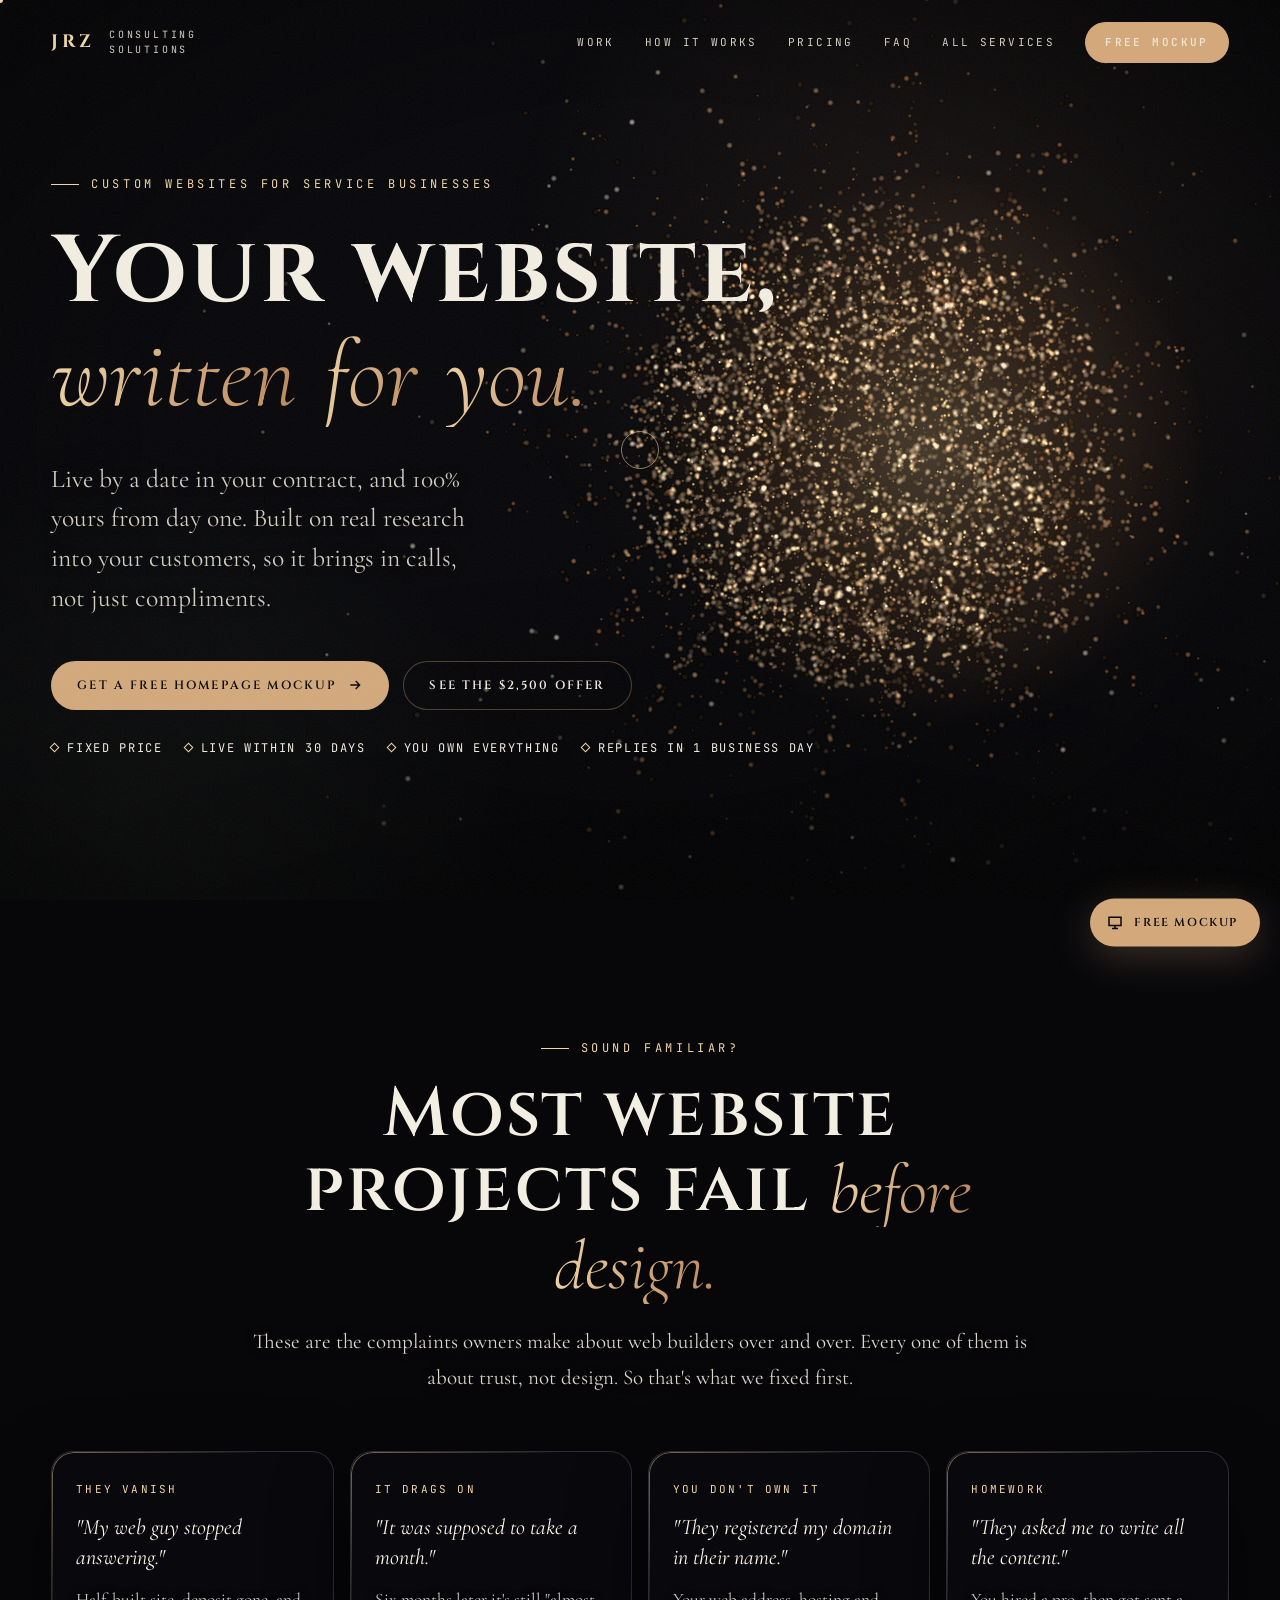
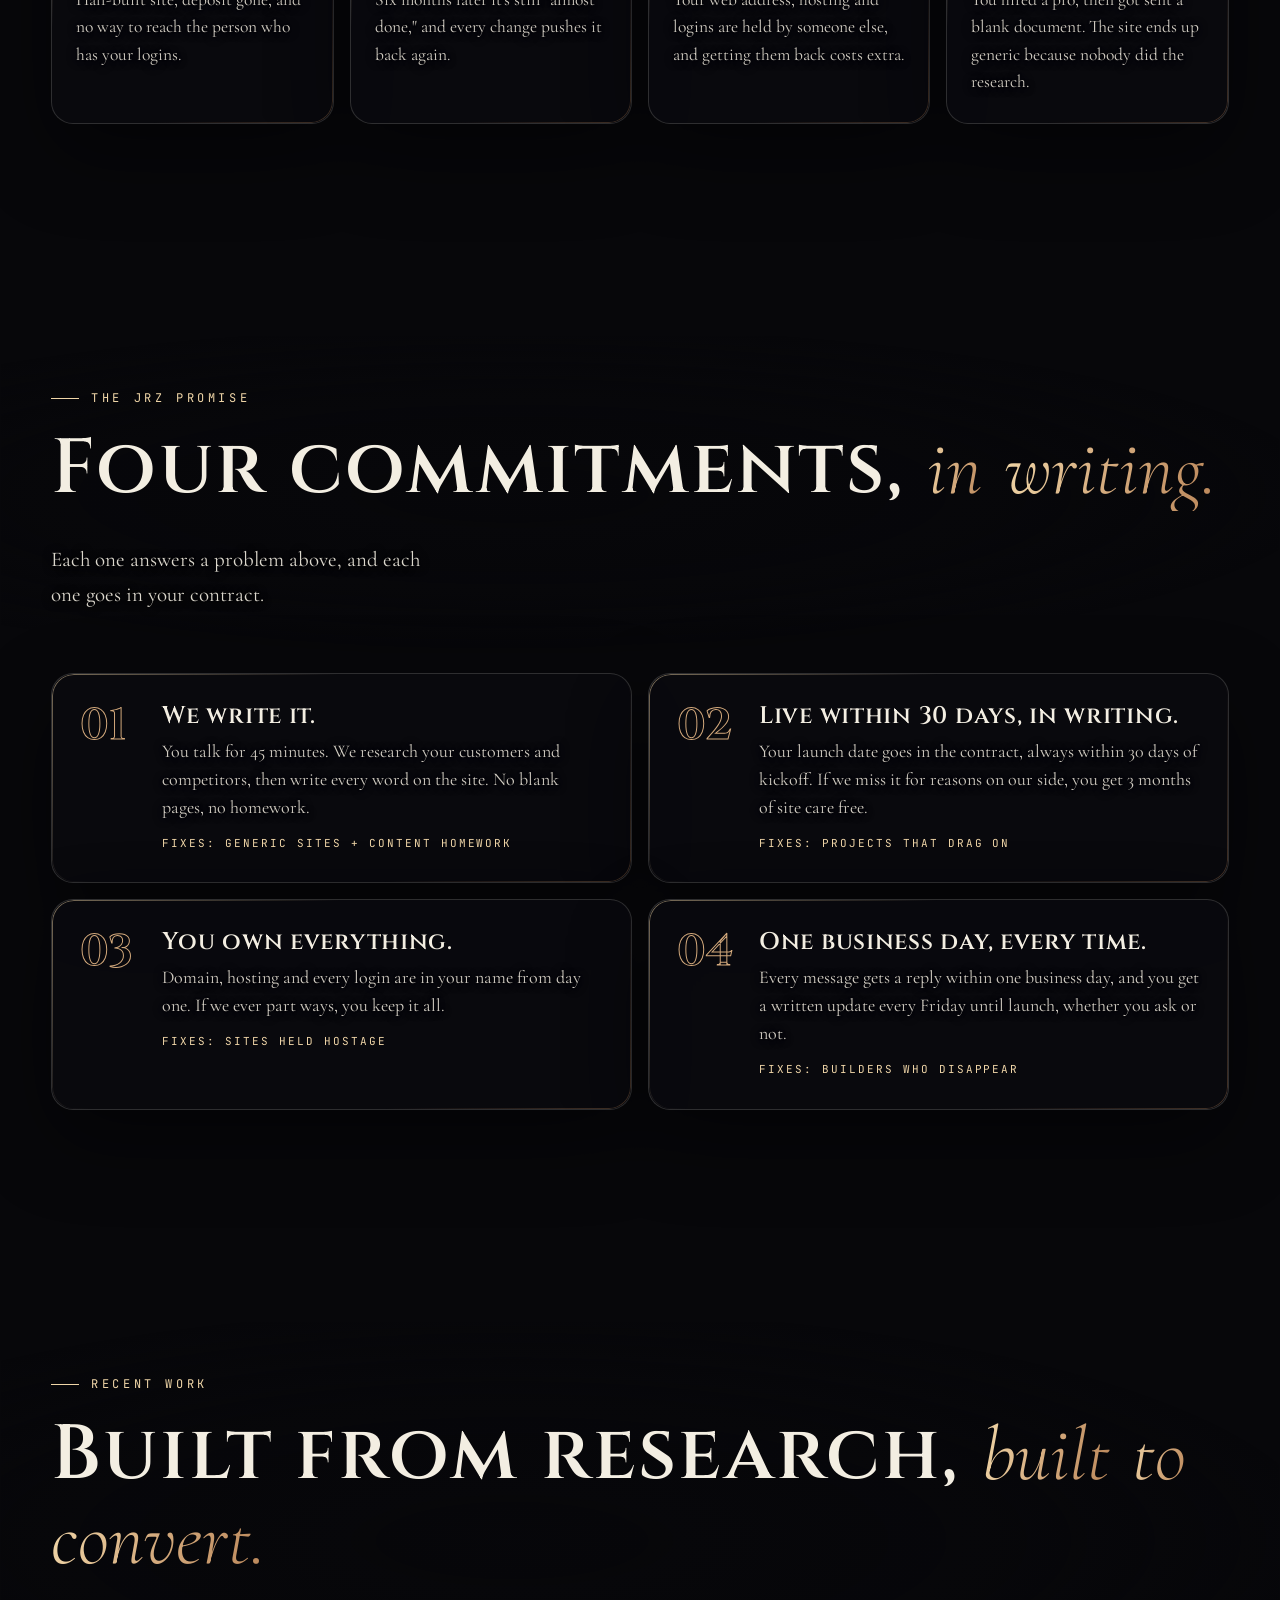
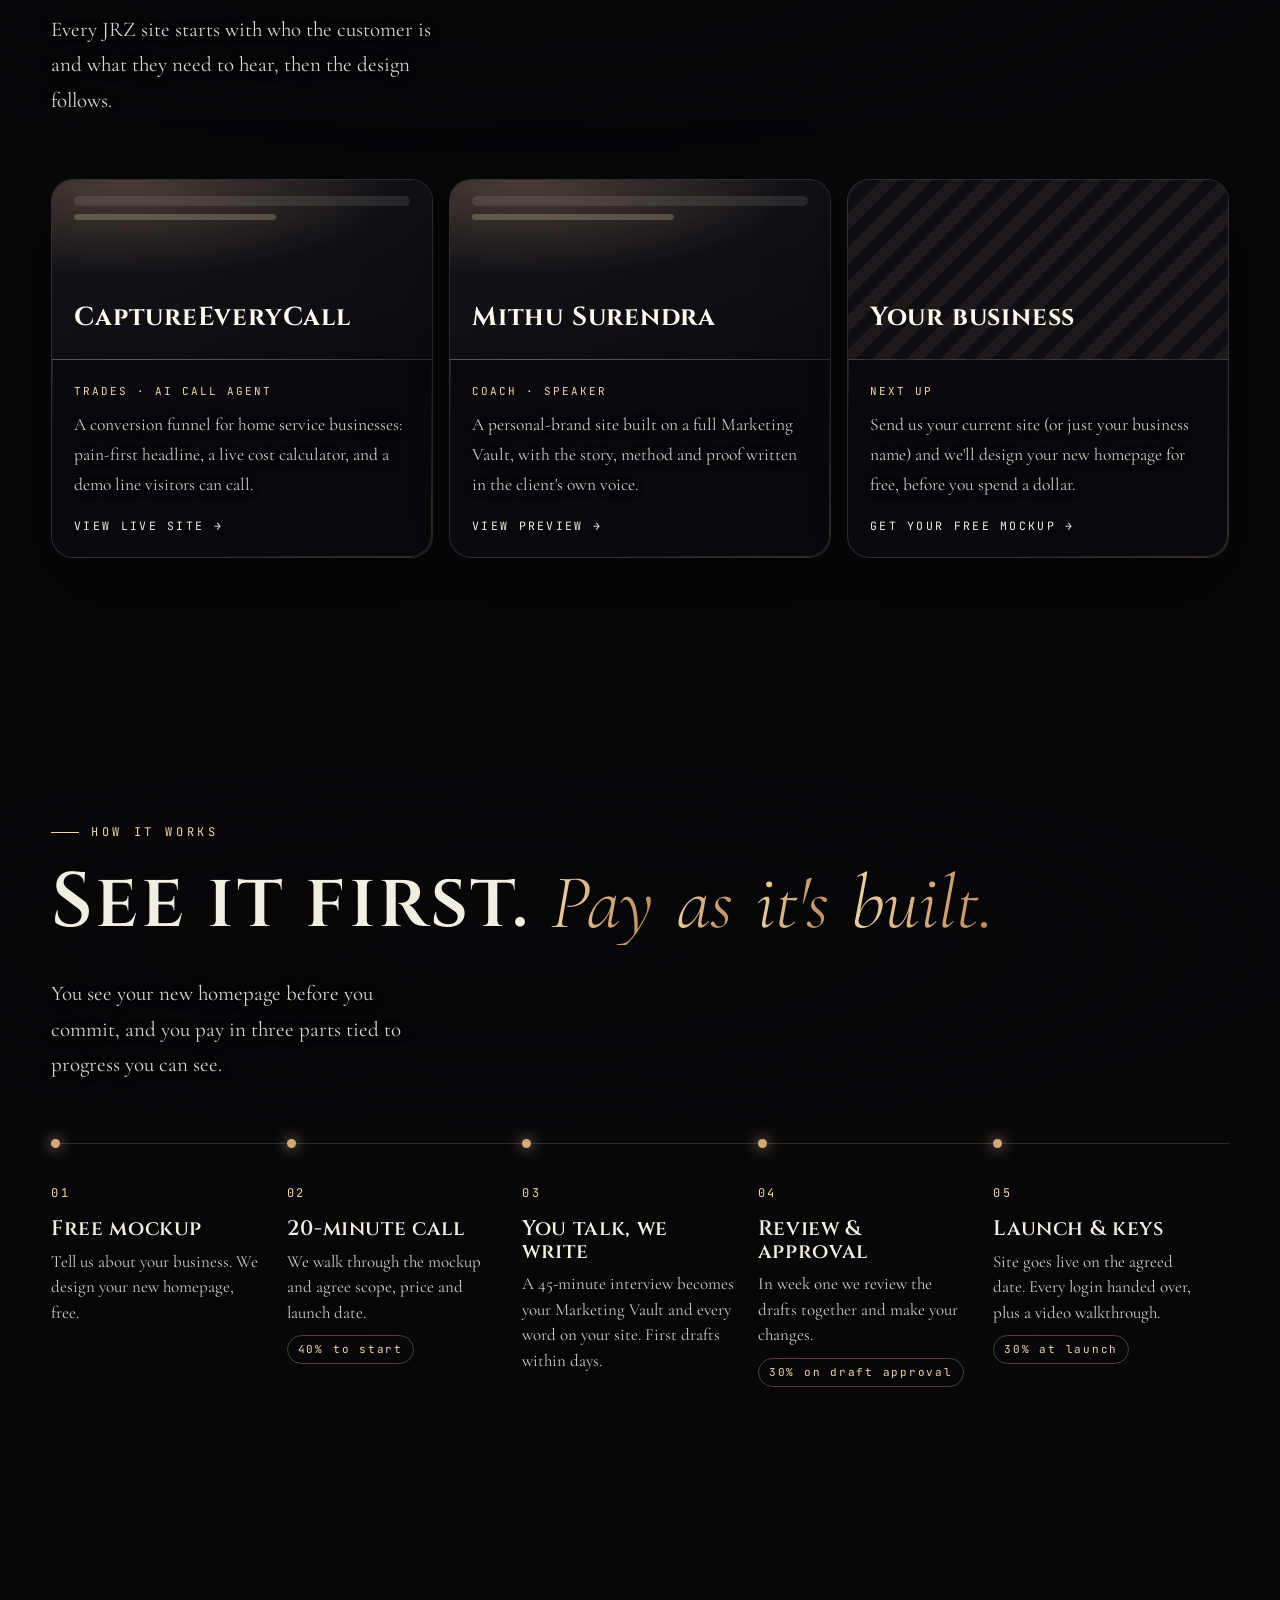
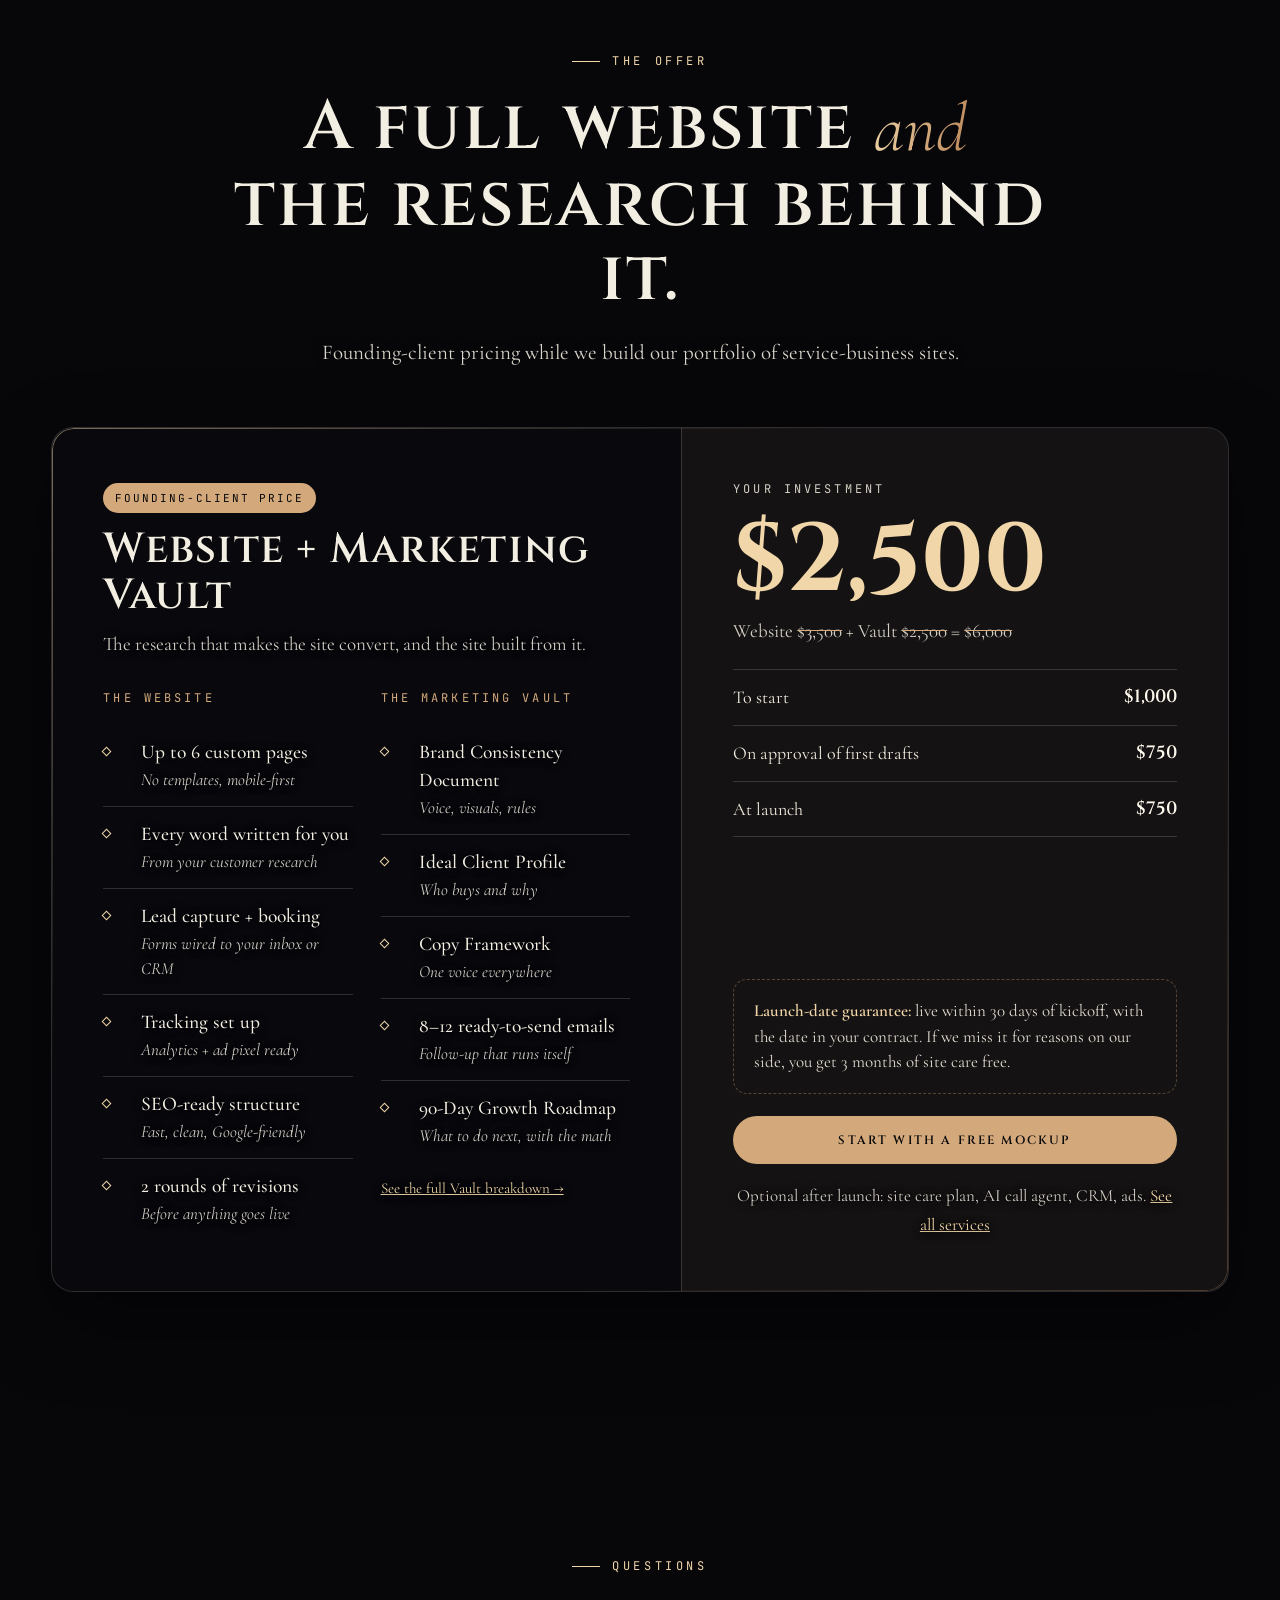
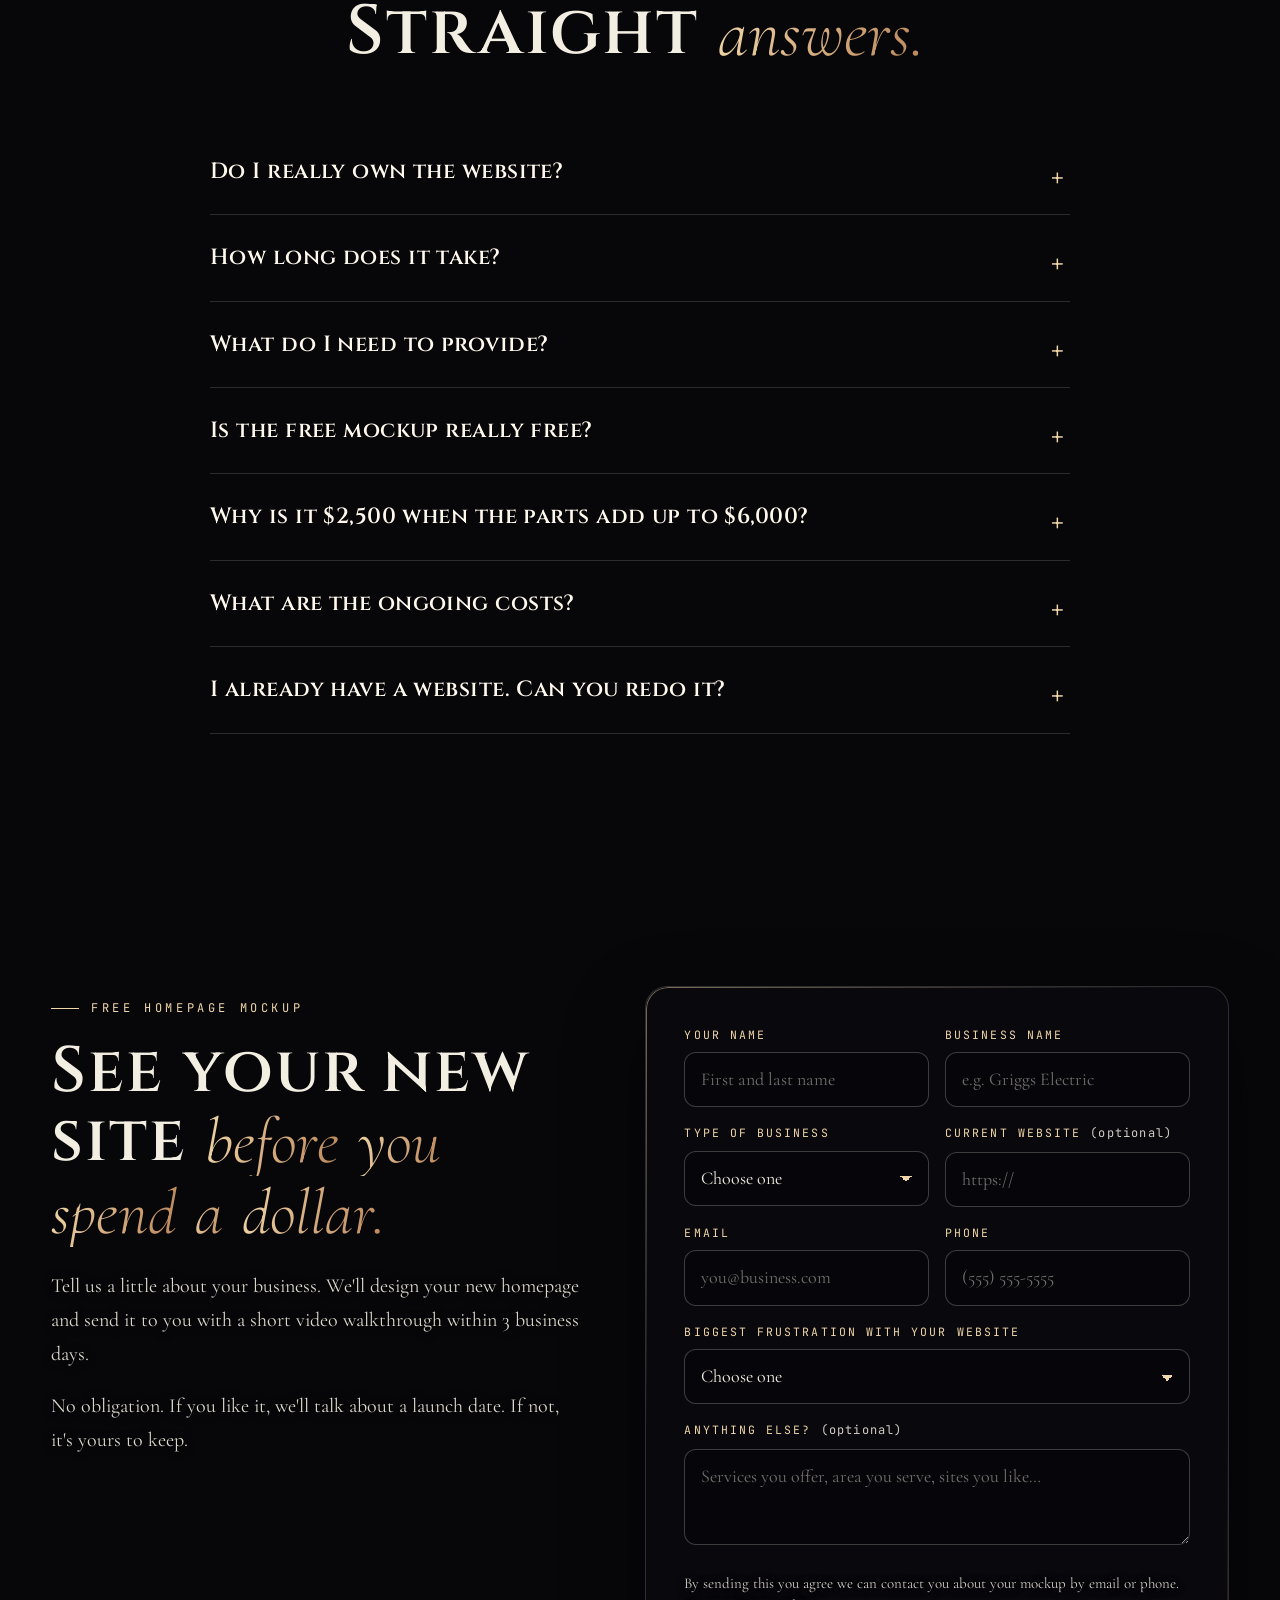
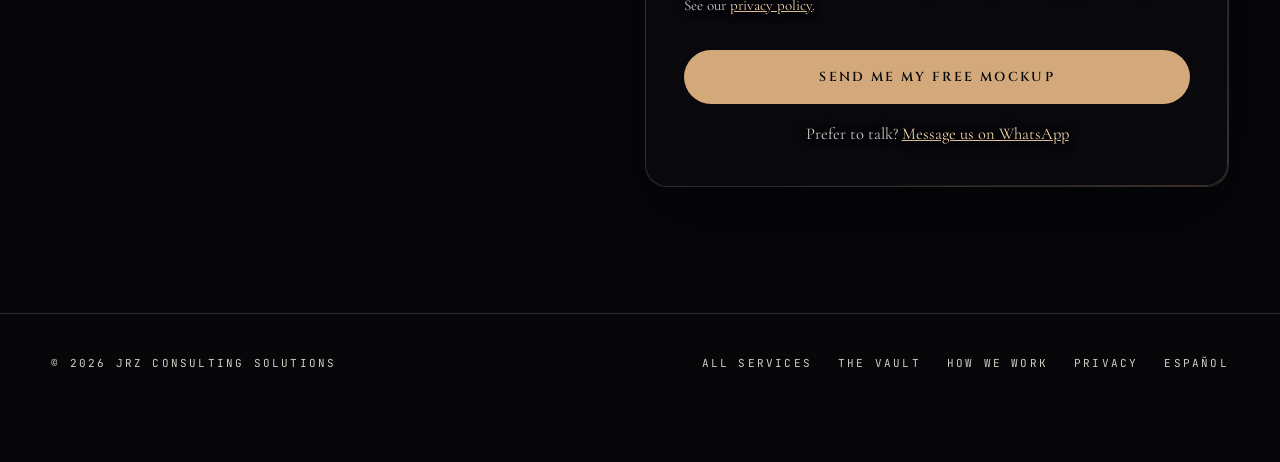
==== index.html @ 4c725315 "Add files via upload" ====
<!DOCTYPE html>
<html lang="en">
<head>
<meta charset="UTF-8"/>
<meta name="viewport" content="width=device-width, initial-scale=1.0"/>
<title>Custom Websites for Service Businesses — JRZ Consulting Solutions</title>
<meta name="description" content="Your website, written for you, live by a set date, and 100% yours. Custom websites built on real customer research — website + Marketing Vault for $2,500 founding-client pricing."/>
<meta property="og:title" content="Your website, written for you, live by a set date, and 100% yours."/>
<meta property="og:description" content="Custom websites for service businesses, built on real customer research. Free homepage mockup — no strings."/>
<meta name="theme-color" content="#07070a"/>
<link rel="icon" href="data:image/svg+xml,%3Csvg xmlns='http://www.w3.org/2000/svg' viewBox='0 0 64 64'%3E%3Crect width='64' height='64' rx='14' fill='%2307070a'/%3E%3Ctext x='32' y='42' font-family='Georgia,serif' font-size='26' font-weight='700' fill='%23d3a97c' text-anchor='middle'%3EJRZ%3C/text%3E%3C/svg%3E"/>
<link rel="preconnect" href="https://fonts.googleapis.com"/>
<link rel="preconnect" href="https://fonts.gstatic.com" crossorigin/>
<link href="https://fonts.googleapis.com/css2?family=Cinzel:wght@400;600;700;900&family=Cormorant+Garamond:ital,wght@0,300;0,400;0,500;0,600;1,300;1,400;1,500&family=JetBrains+Mono:wght@400&display=swap" rel="stylesheet"/>
<link rel="stylesheet" href="jrz.css"/>
<link rel="stylesheet" href="web.css"/>

<!-- ═══════════ SETTINGS: fill these in, nothing else needs editing ═══════════ -->
<script>
  window.JRZ = {
    FORMSPREE_ID: '',      // e.g. 'xyzabcd' from formspree.io → your form's endpoint https://formspree.io/f/xyzabcd
    BOOKING_URL: '',       // e.g. 'https://cal.com/jrz/20min' — leave empty to use WhatsApp for booking
    META_PIXEL_ID: '',     // e.g. '123456789012345' from Meta Events Manager
    GA4_ID: '',            // e.g. 'G-XXXXXXXXXX' from Google Analytics
    WHATSAPP: '16822037801'
  };
  (function (c) {
    if (c.META_PIXEL_ID) {
      !function(f,b,e,v,n,t,s){if(f.fbq)return;n=f.fbq=function(){n.callMethod?n.callMethod.apply(n,arguments):n.queue.push(arguments)};if(!f._fbq)f._fbq=n;n.push=n;n.loaded=!0;n.version='2.0';n.queue=[];t=b.createElement(e);t.async=!0;t.src=v;s=b.getElementsByTagName(e)[0];s.parentNode.insertBefore(t,s)}(window,document,'script','https://connect.facebook.net/en_US/fbevents.js');
      fbq('init', c.META_PIXEL_ID); fbq('track', 'PageView');
    }
    if (c.GA4_ID) {
      var g = document.createElement('script'); g.async = true; g.src = 'https://www.googletagmanager.com/gtag/js?id=' + c.GA4_ID; document.head.appendChild(g);
      window.dataLayer = window.dataLayer || []; window.gtag = function () { dataLayer.push(arguments); };
      gtag('js', new Date()); gtag('config', c.GA4_ID);
    }
  })(window.JRZ);
</script>
</head>
<body>

<canvas id="stage" aria-hidden="true"></canvas>
<div class="atmos" aria-hidden="true"></div>
<div class="vignette" aria-hidden="true"></div>
<div class="grain" aria-hidden="true"></div>
<div class="progress" aria-hidden="true"></div>
<div class="cursor" aria-hidden="true"></div>
<div class="cursor-ring" aria-hidden="true"><span></span></div>

<!-- ═══════════ NAV ═══════════ -->
<header class="nav">
  <a class="brand" href="#top" aria-label="JRZ Consulting Solutions — home">
    <span class="brand-mono">JRZ</span>
    <span class="brand-name">Consulting<br>Solutions</span>
  </a>
  <nav class="nav-links" aria-label="Primary">
    <a href="#work">Work</a>
    <a href="#how">How It Works</a>
    <a href="#offer">Pricing</a>
    <a href="#faq">FAQ</a>
    <a href="services.html">All Services</a>
    <a class="pill magnetic" href="#mockup">Free Mockup</a>
  </nav>
  <button class="menu-btn" data-menu aria-expanded="false" aria-controls="mmenu">Menu</button>
</header>
<div class="mobile-menu" id="mmenu">
  <button class="menu-btn close" data-menu aria-expanded="false">Close</button>
  <a href="#work"><small>01</small>Work</a>
  <a href="#how"><small>02</small>How It Works</a>
  <a href="#offer"><small>03</small>Pricing</a>
  <a href="#faq"><small>04</small>FAQ</a>
  <a href="#mockup"><small>→</small>Free Mockup</a>
  <a href="services.html"><small>+</small>All Services</a>
</div>

<a class="float-cta" href="#mockup" aria-label="Get your free homepage mockup">
  <svg viewBox="0 0 24 24"><path d="M4 5h16v11H4zM8 20h8M12 16v4"/></svg>
  <span>Free Mockup</span>
</a>

<main id="top">

<!-- ═══════════ HERO ═══════════ -->
<section class="hero" data-shape="hero" data-side="right">
  <div class="wrap">
    <span class="label fade">Custom websites for service businesses</span>
    <h1 data-split style="max-width:15ch; font-size:clamp(44px, 7.4vw, 116px);">Your website, <em>written for you.</em></h1>
    <p class="hero-sub fade" style="--d:.5s; max-width:36ch;">Live by a date in your contract, and 100% yours from day one. Built on real research into your customers, so it brings in calls, not just compliments.</p>
    <div class="hero-ctas fade" style="--d:.7s">
      <a class="pill magnetic" href="#mockup">Get a Free Homepage Mockup
        <svg viewBox="0 0 24 24"><path d="M5 12h14M13 6l6 6-6 6"/></svg></a>
      <a class="pill ghost magnetic" href="#offer">See the $2,500 Offer</a>
    </div>
    <div class="trust-row fade" style="--d:.9s">
      <span>Fixed price</span><span>Live within 30 days</span><span>You own everything</span><span>Replies in 1 business day</span>
    </div>
  </div>
</section>

<!-- ═══════════ PAIN ═══════════ -->
<section class="section" id="pain" data-shape="web" data-side="center">
  <div class="wrap">
    <div class="center-head">
      <span class="label fade">Sound familiar?</span>
      <h2 data-split>Most website projects fail <em>before design.</em></h2>
      <p class="fade">These are the complaints owners make about web builders over and over. Every one of them is about trust, not design. So that's what we fixed first.</p>
    </div>
    <div class="pain-grid">
      <div class="panel pain fade"><span class="tag">They vanish</span><div class="q">"My web guy stopped answering."</div><p>Half-built site, deposit gone, and no way to reach the person who has your logins.</p></div>
      <div class="panel pain fade" style="--d:.08s"><span class="tag">It drags on</span><div class="q">"It was supposed to take a month."</div><p>Six months later it's still "almost done," and every change pushes it back again.</p></div>
      <div class="panel pain fade" style="--d:.16s"><span class="tag">You don't own it</span><div class="q">"They registered my domain in their name."</div><p>Your web address, hosting and logins are held by someone else, and getting them back costs extra.</p></div>
      <div class="panel pain fade" style="--d:.24s"><span class="tag">Homework</span><div class="q">"They asked me to write all the content."</div><p>You hired a pro, then got sent a blank document. The site ends up generic because nobody did the research.</p></div>
    </div>
  </div>
</section>

<!-- ═══════════ PROMISE ═══════════ -->
<section class="section" id="promise" data-shape="vault" data-side="left">
  <div class="wrap">
    <div class="section-head">
      <div>
        <span class="label fade">The JRZ Promise</span>
        <h2 data-split>Four commitments, <em>in writing.</em></h2>
      </div>
      <p class="fade">Each one answers a problem above, and each one goes in your contract.</p>
    </div>
    <div class="promise-grid">
      <div class="panel promise fade"><span class="n">01</span><div><h3>We write it.</h3><p>You talk for 45 minutes. We research your customers and competitors, then write every word on the site. No blank pages, no homework.</p><span class="fixes">Fixes: generic sites + content homework</span></div></div>
      <div class="panel promise fade" style="--d:.08s"><span class="n">02</span><div><h3>Live within 30 days, in writing.</h3><p>Your launch date goes in the contract, always within 30 days of kickoff. If we miss it for reasons on our side, you get 3 months of site care free.</p><span class="fixes">Fixes: projects that drag on</span></div></div>
      <div class="panel promise fade" style="--d:.16s"><span class="n">03</span><div><h3>You own everything.</h3><p>Domain, hosting and every login are in your name from day one. If we ever part ways, you keep it all.</p><span class="fixes">Fixes: sites held hostage</span></div></div>
      <div class="panel promise fade" style="--d:.24s"><span class="n">04</span><div><h3>One business day, every time.</h3><p>Every message gets a reply within one business day, and you get a written update every Friday until launch, whether you ask or not.</p><span class="fixes">Fixes: builders who disappear</span></div></div>
    </div>
  </div>
</section>

<!-- ═══════════ WORK ═══════════ -->
<section class="section" id="work" data-shape="web" data-side="right">
  <div class="wrap">
    <div class="section-head">
      <div>
        <span class="label fade">Recent Work</span>
        <h2 data-split>Built from research, <em>built to convert.</em></h2>
      </div>
      <p class="fade">Every JRZ site starts with who the customer is and what they need to hear, then the design follows.</p>
    </div>
    <div class="work-grid">
      <a class="panel work fade" href="https://captureeverycall.co/" target="_blank" rel="noopener" data-cursor="Visit">
        <div class="shot"><i></i><b>CaptureEveryCall</b></div>
        <div class="body"><span>Trades · AI call agent</span><p>A conversion funnel for home service businesses: pain-first headline, a live cost calculator, and a demo line visitors can call.</p><em>View live site →</em></div>
      </a>
      <a class="panel work fade" href="https://zuba213213.github.io/Mithu.Surendra/" target="_blank" rel="noopener" data-cursor="Visit" style="--d:.08s">
        <div class="shot"><i></i><b>Mithu Surendra</b></div>
        <div class="body"><span>Coach · speaker</span><p>A personal-brand site built on a full Marketing Vault, with the story, method and proof written in the client's own voice.</p><em>View preview →</em></div>
      </a>
      <a class="panel work next fade" href="#mockup" style="--d:.16s">
        <div class="shot"><b>Your business</b></div>
        <div class="body"><span>Next up</span><p>Send us your current site (or just your business name) and we'll design your new homepage for free, before you spend a dollar.</p><em>Get your free mockup →</em></div>
      </a>
    </div>
  </div>
</section>

<!-- ═══════════ HOW ═══════════ -->
<section class="section" id="how" data-shape="system" data-side="center">
  <div class="wrap">
    <div class="section-head">
      <div>
        <span class="label fade">How It Works</span>
        <h2 data-split>See it first. <em>Pay as it's built.</em></h2>
      </div>
      <p class="fade">You see your new homepage before you commit, and you pay in three parts tied to progress you can see.</p>
    </div>
    <ol class="steps">
      <li class="fade"><span class="n">01</span><h3>Free mockup</h3><p>Tell us about your business. We design your new homepage, free.</p></li>
      <li class="fade" style="--d:.08s"><span class="n">02</span><h3>20-minute call</h3><p>We walk through the mockup and agree scope, price and launch date.</p><span class="pay">40% to start</span></li>
      <li class="fade" style="--d:.16s"><span class="n">03</span><h3>You talk, we write</h3><p>A 45-minute interview becomes your Marketing Vault and every word on your site. First drafts within days.</p></li>
      <li class="fade" style="--d:.24s"><span class="n">04</span><h3>Review &amp; approval</h3><p>In week one we review the drafts together and make your changes.</p><span class="pay">30% on draft approval</span></li>
      <li class="fade" style="--d:.32s"><span class="n">05</span><h3>Launch &amp; keys</h3><p>Site goes live on the agreed date. Every login handed over, plus a video walkthrough.</p><span class="pay">30% at launch</span></li>
    </ol>
  </div>
</section>

<!-- ═══════════ OFFER ═══════════ -->
<section class="section" id="offer" data-shape="vault" data-side="center">
  <div class="wrap">
    <div class="center-head">
      <span class="label fade">The Offer</span>
      <h2 data-split>A full website <em>and</em> the research behind it.</h2>
      <p class="fade">Founding-client pricing while we build our portfolio of service-business sites.</p>
    </div>
    <div class="panel offer fade">
      <div class="offer-main">
        <span class="badge-inline">Founding-client price</span>
        <h3>Website + Marketing Vault</h3>
        <p class="sub">The research that makes the site convert, and the site built from it.</p>
        <div class="cols">
          <div>
            <div class="panel-title">The website</div>
            <ul class="inc">
              <li><span>Up to 6 custom pages<small>No templates, mobile-first</small></span></li>
              <li><span>Every word written for you<small>From your customer research</small></span></li>
              <li><span>Lead capture + booking<small>Forms wired to your inbox or CRM</small></span></li>
              <li><span>Tracking set up<small>Analytics + ad pixel ready</small></span></li>
              <li><span>SEO-ready structure<small>Fast, clean, Google-friendly</small></span></li>
              <li><span>2 rounds of revisions<small>Before anything goes live</small></span></li>
            </ul>
          </div>
          <div>
            <div class="panel-title">The Marketing Vault</div>
            <ul class="inc">
              <li><span>Brand Consistency Document<small>Voice, visuals, rules</small></span></li>
              <li><span>Ideal Client Profile<small>Who buys and why</small></span></li>
              <li><span>Copy Framework<small>One voice everywhere</small></span></li>
              <li><span>8–12 ready-to-send emails<small>Follow-up that runs itself</small></span></li>
              <li><span>90-Day Growth Roadmap<small>What to do next, with the math</small></span></li>
            </ul>
            <p class="mini-note"><a href="vault.html" style="color:var(--gold-hi)">See the full Vault breakdown →</a></p>
          </div>
        </div>
      </div>
      <div class="offer-side">
        <div class="price-label">Your investment</div>
        <div class="big-price">$2,500</div>
        <div class="was">Website <s>$3,500</s> + Vault <s>$2,500</s> = <s>$6,000</s></div>
        <ul class="paysched">
          <li><span>To start</span><b>$1,000</b></li>
          <li><span>On approval of first drafts</span><b>$750</b></li>
          <li><span>At launch</span><b>$750</b></li>
        </ul>
        <div class="guarantee"><strong>Launch-date guarantee:</strong> live within 30 days of kickoff, with the date in your contract. If we miss it for reasons on our side, you get 3 months of site care free.</div>
        <a class="pill magnetic" href="#mockup">Start With a Free Mockup</a>
        <p class="addons">Optional after launch: site care plan, AI call agent, CRM, ads. <a href="services.html">See all services</a></p>
      </div>
    </div>
  </div>
</section>

<!-- ═══════════ FAQ ═══════════ -->
<section class="section" id="faq" data-shape="galaxy" data-side="center">
  <div class="wrap">
    <div class="center-head">
      <span class="label fade">Questions</span>
      <h2 data-split>Straight <em>answers.</em></h2>
    </div>
    <div class="faq fade">
      <details><summary>Do I really own the website?</summary><p>Yes. Your domain, hosting account and every login are set up in your name from day one. We work inside accounts you own. If we ever stop working together, you keep everything and owe us nothing to get it.</p></details>
      <details><summary>How long does it take?</summary><p>You'll usually see the first draft of your site and your Marketing Vault within a few days of our interview. We review it together in week one, make your changes, and launch within 30 days of kickoff. The date goes in your contract. If we miss the date for reasons on our side, you get 3 months of site care free.</p></details>
      <details><summary>What do I need to provide?</summary><p>About 45 minutes for an interview, access to your existing accounts (if any), and any photos you'd like used. We write all the words. You review and approve.</p></details>
      <details><summary>Is the free mockup really free?</summary><p>Yes. We design your new homepage so you can see the direction before deciding anything. If you don't move forward, no charge and no follow-up spam.</p></details>
      <details><summary>Why is it $2,500 when the parts add up to $6,000?</summary><p>It's founding-client pricing. We're building our portfolio of service-business websites, and early clients get the full website and the Vault research for the price of one.</p></details>
      <details><summary>What are the ongoing costs?</summary><p>You pay your own domain and hosting directly, usually a small yearly or monthly fee depending on the provider. An optional care plan covers updates, backups and edits after launch.</p></details>
      <details><summary>I already have a website. Can you redo it?</summary><p>Yes. Redesigns are welcome. We'll keep what's working, move your domain over safely, and rebuild the rest around your customer research.</p></details>
    </div>
  </div>
</section>

<!-- ═══════════ LEAD FORM ═══════════ -->
<section class="section" id="mockup" data-shape="hero" data-side="left">
  <div class="wrap form-wrap">
    <div class="lead-copy">
      <span class="label fade">Free Homepage Mockup</span>
      <h2 data-split>See your new site <em>before you spend a dollar.</em></h2>
      <p class="fade">Tell us a little about your business. We'll design your new homepage and send it to you with a short video walkthrough within 3 business days.</p>
      <p class="fade">No obligation. If you like it, we'll talk about a launch date. If not, it's yours to keep.</p>
    </div>
    <div class="panel fade" id="formPanel" style="--d:.1s">
      <form class="lead-form" id="leadForm" novalidate>
        <div class="field"><label for="f-name">Your name</label><input id="f-name" name="name" autocomplete="name" required placeholder="First and last name"/></div>
        <div class="field"><label for="f-biz">Business name</label><input id="f-biz" name="business" autocomplete="organization" required placeholder="e.g. Griggs Electric"/></div>
        <div class="field"><label for="f-type">Type of business</label>
          <select id="f-type" name="business_type" required>
            <option value="" disabled selected>Choose one</option>
            <option>Electrical</option><option>HVAC</option><option>Plumbing</option><option>Roofing / Contracting</option>
            <option>Other home service</option><option>Coach / Consultant</option><option>Other local business</option>
          </select></div>
        <div class="field"><label for="f-site">Current website <small>(optional)</small></label><input id="f-site" name="current_site" type="url" inputmode="url" placeholder="https://"/></div>
        <div class="field"><label for="f-email">Email</label><input id="f-email" name="email" type="email" autocomplete="email" required placeholder="you@business.com"/></div>
        <div class="field"><label for="f-phone">Phone</label><input id="f-phone" name="phone" type="tel" autocomplete="tel" required placeholder="(555) 555-5555"/></div>
        <div class="field full"><label for="f-pain">Biggest frustration with your website</label>
          <select id="f-pain" name="frustration">
            <option value="" disabled selected>Choose one</option>
            <option>I don't have one</option><option>It looks outdated</option><option>It doesn't bring in calls</option>
            <option>My last web person disappeared</option><option>I can't update it myself</option><option>Something else</option>
          </select></div>
        <div class="field full"><label for="f-note">Anything else? <small>(optional)</small></label><textarea id="f-note" name="notes" placeholder="Services you offer, area you serve, sites you like…"></textarea></div>
        <div class="hp" aria-hidden="true"><label>Leave this empty<input name="_gotcha" tabindex="-1" autocomplete="off"/></label></div>
        <p class="consent full">By sending this you agree we can contact you about your mockup by email or phone. See our <a href="privacy.html">privacy policy</a>.</p>
        <div class="form-status full" id="formStatus" role="status" aria-live="polite"></div>
        <button class="pill magnetic full" type="submit" id="formBtn">Send Me My Free Mockup</button>
        <p class="form-alt full">Prefer to talk? <a href="#" data-wa="Hi Joey, I'd like a free homepage mockup for my business.">Message us on WhatsApp</a></p>
      </form>
      <div class="form-done" id="formDone">
        <span class="label" style="justify-content:center">Received</span>
        <h3>Your mockup is on the way.</h3>
        <p>We'll email it with a short video walkthrough within 3 business days. Want to pick a time to go over it?</p>
        <a class="pill" id="bookBtn" href="#" target="_blank" rel="noopener">Book a 20-Minute Call</a>
      </div>
    </div>
  </div>
</section>

</main>

<footer>
  <div class="wrap foot">
    <span>© 2026 JRZ Consulting Solutions</span>
    <div class="foot-links">
      <a href="services.html">All Services</a>
      <a href="vault.html">The Vault</a>
      <a href="how-we-work.html">How We Work</a>
      <a href="privacy.html">Privacy</a>
      <a href="espanol/index.html" hreflang="es">Español</a>
    </div>
  </div>
</footer>

<script src="jrz.js"></script>
<script>
(function () {
  var C = window.JRZ, doc = document;
  function wa(text) { return 'https://wa.me/' + C.WHATSAPP + '?text=' + encodeURIComponent(text); }
  function track(fbEvent, gaEvent, params) {
    try { if (window.fbq) fbq('track', fbEvent, params || {}); } catch (e) {}
    try { if (window.gtag) gtag('event', gaEvent, params || {}); } catch (e) {}
  }
  // WhatsApp links
  doc.querySelectorAll('[data-wa]').forEach(function (a) {
    a.href = wa(a.getAttribute('data-wa')); a.target = '_blank'; a.rel = 'noopener';
    a.addEventListener('click', function () { track('Contact', 'contact_whatsapp'); });
  });
  // Booking button: calendar link if set, else WhatsApp
  var book = doc.getElementById('bookBtn');
  if (book) {
    book.href = C.BOOKING_URL || wa("Hi Joey, I just requested a homepage mockup. I'd like to book a 20-minute call.");
    book.addEventListener('click', function () { track('Schedule', 'book_call_click'); });
  }
  // Lead form
  var form = doc.getElementById('leadForm'), panel = doc.getElementById('formPanel'),
      status = doc.getElementById('formStatus'), btn = doc.getElementById('formBtn');
  if (!form) return;
  form.addEventListener('submit', function (e) {
    e.preventDefault();
    status.className = 'form-status full'; status.textContent = '';
    var missing = Array.prototype.filter.call(form.querySelectorAll('[required]'), function (el) { return !el.value.trim(); });
    if (missing.length) { status.className += ' err'; status.textContent = 'Please fill in your name, business, type of business, email and phone.'; missing[0].focus(); return; }
    var email = form.email.value.trim();
    if (!/^[^\s@]+@[^\s@]+\.[^\s@]+$/.test(email)) { status.className += ' err'; status.textContent = 'Please check your email address.'; form.email.focus(); return; }
    if (form._gotcha.value) return; // bot
    var data = new FormData(form);
    function done() {
      panel.classList.add('sent');
      track('Lead', 'generate_lead', { content_name: 'Free homepage mockup' });
      panel.scrollIntoView({ behavior: 'smooth', block: 'center' });
    }
    if (!C.FORMSPREE_ID) {
      // No form service connected yet: hand the request over through WhatsApp instead.
      var msg = 'Hi Joey, I\'d like a free homepage mockup.\n' +
        'Name: ' + form.name.value + '\nBusiness: ' + form.business.value + ' (' + form.business_type.value + ')\n' +
        'Current site: ' + (form.current_site.value || 'none') + '\nEmail: ' + email + '\nPhone: ' + form.phone.value +
        '\nFrustration: ' + (form.frustration.value || '-') + (form.notes.value ? '\nNotes: ' + form.notes.value : '');
      window.open(wa(msg), '_blank', 'noopener'); done(); return;
    }
    btn.disabled = true; btn.textContent = 'Sending…';
    fetch('https://formspree.io/f/' + C.FORMSPREE_ID, { method: 'POST', body: data, headers: { 'Accept': 'application/json' } })
      .then(function (r) { if (!r.ok) throw new Error(r.status); done(); })
      .catch(function () {
        btn.disabled = false; btn.textContent = 'Send Me My Free Mockup';
        status.className += ' err';
        status.innerHTML = 'Something went wrong sending the form. Please try again, or <a href="' + wa('Hi Joey, I\'d like a free homepage mockup.') + '" target="_blank" rel="noopener" style="color:var(--gold-hi)">message us on WhatsApp</a>.';
      });
  });
})();
</script>
</body>
</html>
---- jrz.css ----
/* ═══════════════════════════════════════════════════════════
   JRZ Consulting Solutions — Services homepage
   Shared by /index.html and /espanol/index.html
   ═══════════════════════════════════════════════════════════ */
*, *::before, *::after { box-sizing: border-box; margin: 0; padding: 0; }
:root {
  --bg: #07070a;
  --bg-2: #0d0d12;
  --ink: #f3eee2;
  --ink-dim: rgba(243, 238, 226, 0.86);
  --ink-faint: rgba(243, 238, 226, 0.62);
  --gold: #d3a97c;
  --gold-hi: #f0d6a8;
  --clay: #ba8659;
  --sage: #b7cf9f;
  --line: rgba(243, 238, 226, 0.16);
  --line-gold: rgba(211, 169, 124, 0.35);
  --glass: rgba(10, 10, 14, 0.86);
  --display: 'Cinzel', serif;
  --serif: 'Cormorant Garamond', serif;
  --mono: 'JetBrains Mono', ui-monospace, monospace;
  --ease: cubic-bezier(.16, 1, .3, 1);
  --gutter: clamp(16px, 4vw, 56px);
}
html { scroll-behavior: smooth; -webkit-text-size-adjust: 100%; }
body {
  background: var(--bg);
  color: var(--ink);
  font-family: var(--serif);
  font-size: 20px;
  line-height: 1.7;
  -webkit-font-smoothing: antialiased;
  overflow-x: hidden;
}
body.loading { overflow: hidden; }
a { color: inherit; }
::selection { background: var(--gold); color: var(--bg); }
img, svg { display: block; }

/* ── WebGL stage + atmosphere ───────────────────────────── */
#stage {
  position: fixed; inset: 0; width: 100%; height: 100%;
  z-index: 0; pointer-events: none; transform: translateZ(0);
}
.atmos {
  position: fixed; inset: 0; z-index: 0; pointer-events: none;
  background:
    radial-gradient(60vw 60vw at 75% 30%, rgba(186,134,89,0.10), transparent 60%),
    radial-gradient(50vw 50vw at 10% 90%, rgba(183,207,159,0.05), transparent 60%),
    radial-gradient(120vw 80vh at 50% 120%, rgba(0,0,0,0.9), transparent 70%);
}
.grain {
  position: fixed; inset: 0; z-index: 90; pointer-events: none; opacity: .06;
  background-image: url("data:image/svg+xml,%3Csvg xmlns='http://www.w3.org/2000/svg' width='160' height='160'%3E%3Cfilter id='n'%3E%3CfeTurbulence type='fractalNoise' baseFrequency='.9' numOctaves='3' stitchTiles='stitch'/%3E%3C/filter%3E%3Crect width='100%25' height='100%25' filter='url(%23n)'/%3E%3C/svg%3E");
}
@keyframes grain {
  0% { transform: translate(0,0); } 20% { transform: translate(-3%,2%); }
  40% { transform: translate(2%,-4%); } 60% { transform: translate(-4%,-1%); }
  80% { transform: translate(3%,3%); } 100% { transform: translate(0,0); }
}
.vignette {
  position: fixed; inset: 0; z-index: 1; pointer-events: none;
  background: radial-gradient(ellipse at center, transparent 55%, rgba(0,0,0,.55) 100%);
}
main, .nav, .hud, footer { position: relative; z-index: 2; }

/* ── Loader ─────────────────────────────────────────────── */
.loader {
  position: fixed; inset: 0; z-index: 200; background: var(--bg);
  display: flex; flex-direction: column; align-items: center; justify-content: center; gap: 26px;
  transition: opacity 1s var(--ease), visibility 1s;
}
.loader.done { opacity: 0; visibility: hidden; }
.loader-mark {
  font-family: var(--display); font-weight: 700; font-size: clamp(42px, 9vw, 84px);
  letter-spacing: .3em; padding-left: .3em;
  background: linear-gradient(100deg, var(--clay) 0%, var(--gold-hi) 45%, var(--gold) 55%, var(--clay) 100%);
  background-size: 250% 100%;
  -webkit-background-clip: text; background-clip: text; color: transparent;
  animation: shimmer 2.4s linear infinite;
}
@keyframes shimmer { to { background-position: -250% 0; } }
.loader-bar { width: min(280px, 60vw); height: 1px; background: var(--line); position: relative; overflow: hidden; }
.loader-bar i { position: absolute; inset: 0; background: var(--gold); transform-origin: left; transform: scaleX(0); }
.loader-count { font-family: var(--mono); font-size: 12px; letter-spacing: .3em; color: var(--ink-faint); }

/* ── Cursor (fine pointers only) ────────────────────────── */
.cursor, .cursor-ring { display: none; }
@media (pointer: fine) {
  .cursor, .cursor-ring {
    display: block; position: fixed; top: 0; left: 0; z-index: 300; pointer-events: none;
    border-radius: 50%; transform: translate(-50%, -50%);
  }
  .cursor { width: 6px; height: 6px; background: var(--gold-hi); }
  .cursor-ring {
    width: 38px; height: 38px; border: 1px solid rgba(240,214,168,.55);
    transition: width .35s var(--ease), height .35s var(--ease), background .35s, border-color .35s;
    display: flex; align-items: center; justify-content: center;
    font-family: var(--mono); font-size: 10px; letter-spacing: .2em; color: var(--bg);
  }
  .cursor-ring.hover { width: 64px; height: 64px; border-color: var(--gold); background: rgba(211,169,124,.08); }
  .cursor-ring.label { width: 92px; height: 92px; background: var(--gold); border-color: var(--gold); }
  .cursor-ring span { opacity: 0; transition: opacity .2s; }
  .cursor-ring.label span { opacity: 1; }
  body.has-cursor, body.has-cursor a, body.has-cursor button { cursor: none; }
}

/* ── Nav ────────────────────────────────────────────────── */
.nav {
  position: fixed; top: 0; left: 0; right: 0; z-index: 100;
  display: flex; align-items: center; justify-content: space-between;
  padding: 22px var(--gutter);
  transition: background .5s, padding .5s var(--ease);
}
.nav.scrolled { background: rgba(7,7,10,.92); padding-top: 14px; padding-bottom: 14px; border-bottom: 1px solid var(--line); }
.brand { display: flex; align-items: center; gap: 14px; text-decoration: none; }
.brand-mono {
  font-family: var(--display); font-weight: 700; font-size: 18px; letter-spacing: .22em;
  color: var(--gold-hi);
}
.brand-name { font-family: var(--mono); font-size: 10px; letter-spacing: .28em; text-transform: uppercase; color: var(--ink-dim); line-height: 1.5; }
.nav-links { display: flex; align-items: center; gap: 30px; }
.nav-links a {
  font-family: var(--mono); font-size: 11px; letter-spacing: .22em; text-transform: uppercase;
  text-decoration: none; color: var(--ink-dim); position: relative; padding: 6px 0; transition: color .3s;
}
.nav-links a::after {
  content: ''; position: absolute; left: 0; right: 0; bottom: 0; height: 1px; background: var(--gold);
  transform: scaleX(0); transform-origin: right; transition: transform .5s var(--ease);
}
.nav-links a:hover { color: var(--ink); }
.nav-links a:hover::after { transform: scaleX(1); transform-origin: left; }
.nav-links .lang { color: var(--gold); }
.pill {
  display: inline-flex; align-items: center; gap: 10px;
  font-family: var(--display); font-size: 12px; font-weight: 600; letter-spacing: .18em; text-transform: uppercase;
  color: var(--bg); background: var(--gold); border-radius: 999px; padding: 14px 26px;
  text-decoration: none; border: 0; position: relative; overflow: hidden; isolation: isolate;
  transition: color .4s;
}
.pill::before {
  content: ''; position: absolute; inset: 0; background: var(--gold-hi); z-index: -1;
  transform: translateY(101%); border-radius: 999px; transition: transform .5s var(--ease);
}
.pill:hover::before { transform: translateY(0); }
.pill svg { width: 16px; height: 16px; stroke: currentColor; fill: none; stroke-width: 2; }
.pill.ghost { background: transparent; color: var(--ink); box-shadow: inset 0 0 0 1px var(--line-gold); }
.pill.ghost::before { background: var(--gold); }
.pill.ghost:hover { color: var(--bg); }
.nav .pill { padding: 11px 20px; font-size: 11px; }
.menu-btn { display: none; background: none; border: 1px solid var(--line-gold); color: var(--ink); border-radius: 999px; padding: 10px 18px; font-family: var(--mono); font-size: 11px; letter-spacing: .22em; text-transform: uppercase; }
.mobile-menu {
  position: fixed; inset: 0; z-index: 150; background: rgba(7,7,10,.97);
  display: flex; flex-direction: column; justify-content: center; padding: 0 28px; gap: 6px;
  opacity: 0; visibility: hidden; transition: opacity .5s var(--ease), visibility .5s;
}
.mobile-menu.open { opacity: 1; visibility: visible; }
.mobile-menu a { font-family: var(--display); font-size: clamp(30px, 8vw, 44px); text-decoration: none; color: var(--ink); padding: 6px 0; border-bottom: 1px solid var(--line); }
.mobile-menu a small { font-family: var(--mono); font-size: 11px; color: var(--gold); letter-spacing: .2em; margin-right: 14px; vertical-align: middle; }
.mobile-menu .close { position: absolute; top: 22px; right: 16px; }
@media (max-width: 900px) {
  .nav-links { display: none; }
  .menu-btn { display: inline-block; }
  .brand-name { display: none; }
}

/* ── HUD (bottom-left chapter indicator) ────────────────── */
.hud {
  position: fixed; left: var(--gutter); bottom: 26px; z-index: 60;
  font-family: var(--mono); font-size: 11px; letter-spacing: .22em; text-transform: uppercase;
  color: var(--ink-dim); display: flex; align-items: center; gap: 14px; pointer-events: none;
}
.hud-num { color: var(--gold); }
.hud-bar { width: 60px; height: 1px; background: var(--line); position: relative; overflow: hidden; }
.hud-bar i { position: absolute; inset: 0; background: var(--gold); transform-origin: left; transform: scaleX(0); }
.hud-label { transition: opacity .4s; }
@media (max-width: 700px) { .hud { display: none; } }
.progress { position: fixed; top: 0; left: 0; right: 0; height: 2px; z-index: 120; transform-origin: left; transform: scaleX(0); background: linear-gradient(90deg, var(--clay), var(--gold-hi)); }

/* ── Floating CTA ───────────────────────────────────────── */
.float-cta {
  position: fixed; right: 20px; bottom: 20px; z-index: 110;
  display: flex; align-items: center; gap: 10px;
  padding: 14px 22px 14px 16px; border-radius: 999px; text-decoration: none;
  background: var(--gold); color: var(--bg);
  font-family: var(--display); font-weight: 600; font-size: 11.5px; letter-spacing: .14em; text-transform: uppercase;
  box-shadow: 0 10px 40px rgba(211,169,124,.25);
  transform: translateY(140%); transition: transform .8s var(--ease), background .3s;
}
.float-cta.show { transform: translateY(0); }
.float-cta:hover { background: var(--gold-hi); }
.float-cta svg { width: 18px; height: 18px; stroke: currentColor; fill: none; stroke-width: 2; }

/* ── Type ───────────────────────────────────────────────── */
.wrap { width: 100%; max-width: 1320px; margin: 0 auto; padding: 0 var(--gutter); }
.label {
  font-family: var(--mono); font-size: 11px; letter-spacing: .3em; text-transform: uppercase; color: var(--gold);
  display: inline-flex; align-items: center; gap: 12px;
}
.label::before { content: ''; width: 28px; height: 1px; background: var(--gold); }
h1, h2, h3 { font-family: var(--display); font-weight: 600; letter-spacing: .03em; line-height: 1.08; }
h1 em, h2 em, h3 em {
  font-family: var(--serif); font-style: italic; font-weight: 300; letter-spacing: 0;
  background: linear-gradient(100deg, var(--gold-hi), var(--gold) 50%, var(--clay));
  -webkit-background-clip: text; background-clip: text; color: transparent;
  padding-right: .08em;
}
p { color: var(--ink-dim); font-weight: 400; }

/* split-text reveal */
[data-split] .w { display: inline-block; overflow: hidden; vertical-align: top; padding-bottom: .08em; margin-bottom: -.08em; }
[data-split] .w > span { display: inline-block; transform: translateY(110%) rotate(4deg); transform-origin: left bottom; transition: transform 1.2s var(--ease); transition-delay: calc(var(--i) * 45ms); }
[data-split].in .w > span { transform: none; }
.fade { opacity: 0; transform: translateY(30px); transition: opacity 1.2s var(--ease), transform 1.2s var(--ease); transition-delay: var(--d, 0s); }
.fade.in { opacity: 1; transform: none; }

/* ── HERO ───────────────────────────────────────────────── */
.hero {
  min-height: 100vh; min-height: 100svh; display: flex; flex-direction: column; justify-content: center;
  padding: 140px 0 120px; position: relative;
}
.hero h1 { font-size: clamp(48px, 10.5vw, 168px); font-weight: 700; margin: 26px 0 30px; max-width: 12ch; }
.hero-sub { font-size: clamp(20px, 2vw, 26px); max-width: 33ch; line-height: 1.55; color: var(--ink-dim); }
.hero-ctas { display: flex; gap: 14px; flex-wrap: wrap; margin-top: 44px; }
.scroll-cue {
  position: absolute; left: 50%; bottom: 34px; transform: translateX(-50%);
  display: flex; flex-direction: column; align-items: center; gap: 12px;
  font-family: var(--mono); font-size: 10px; letter-spacing: .3em; text-transform: uppercase; color: var(--ink-faint);
}
.scroll-cue i { width: 1px; height: 54px; background: linear-gradient(var(--gold), transparent); animation: cue 2.2s var(--ease) infinite; transform-origin: top; }
@keyframes cue { 0% { transform: scaleY(0); } 50% { transform: scaleY(1); transform-origin: top; } 51% { transform-origin: bottom; } 100% { transform: scaleY(0); transform-origin: bottom; } }
.hero-meta {
  position: absolute; right: var(--gutter); bottom: 40px; text-align: right;
  font-family: var(--mono); font-size: 10.5px; letter-spacing: .24em; text-transform: uppercase; color: var(--ink-faint); line-height: 2;
}
.hero-meta b { color: var(--gold); font-weight: 400; }
@media (max-width: 700px) { .hero-meta { display: none; } .scroll-cue { left: auto; right: 16px; transform: none; } }

/* ── Marquee ────────────────────────────────────────────── */
.marquee { border-top: 1px solid var(--line); border-bottom: 1px solid var(--line); overflow: hidden; padding: 26px 0; background: rgba(7,7,10,.35); }
.marquee-track { display: flex; width: max-content; animation: marquee 38s linear infinite; }
.marquee span {
  font-family: var(--display); font-size: clamp(34px, 6vw, 84px); font-weight: 700; letter-spacing: .04em; white-space: nowrap; padding-right: .5em;
  color: transparent; -webkit-text-stroke: 1px rgba(240,214,168,.42);
}
.marquee span.fill { color: var(--gold); -webkit-text-stroke: 0; font-family: var(--serif); font-style: italic; font-weight: 300; }
@keyframes marquee { to { transform: translateX(-50%); } }

/* ── Manifesto (scroll-lit words) ───────────────────────── */
.manifesto { padding: clamp(110px, 18vh, 200px) 0; }
.manifesto-text {
  font-family: var(--serif); font-weight: 400; font-size: clamp(30px, 4.4vw, 64px); line-height: 1.22; letter-spacing: -.005em;
  max-width: 22ch; color: var(--ink);
}
.manifesto-text .mw { opacity: .14; transition: opacity .5s, color .5s; }
.manifesto-text .mw.lit { opacity: 1; }
.manifesto-text .mw.gold { color: var(--gold-hi); font-style: italic; }

/* ── Services index (Active-Theory-style list) ──────────── */
.section { padding: clamp(90px, 14vh, 160px) 0; position: relative; }
.section-head { display: flex; justify-content: space-between; align-items: flex-end; gap: 30px; flex-wrap: wrap; margin-bottom: 60px; }
.section-head h2 { font-size: clamp(38px, 6vw, 88px); margin-top: 18px; }
.section-head p { max-width: 38ch; font-size: 21px; }
.svc-list { list-style: none; border-top: 1px solid var(--line); }
.svc-row { border-bottom: 1px solid var(--line); position: relative; overflow: hidden; }
.svc-row a {
  display: grid; grid-template-columns: 80px 1fr auto 60px; align-items: center; gap: 24px;
  padding: 34px 0; text-decoration: none; position: relative; z-index: 1;
}
.svc-row::before {
  content: ''; position: absolute; inset: 0; background: linear-gradient(90deg, rgba(211,169,124,.14), rgba(211,169,124,.02));
  transform: scaleY(0); transform-origin: bottom; transition: transform .7s var(--ease);
}
.svc-row:hover::before { transform: scaleY(1); }
.svc-num { font-family: var(--mono); font-size: 12px; letter-spacing: .2em; color: var(--gold); }
.svc-name {
  font-family: var(--display); font-weight: 600; font-size: clamp(28px, 4.6vw, 66px); line-height: 1.05; letter-spacing: .02em;
  transition: transform .7s var(--ease), color .4s;
}
.svc-row:hover .svc-name { transform: translateX(22px); color: var(--gold-hi); }
.svc-tag { font-family: var(--mono); font-size: 11px; letter-spacing: .22em; text-transform: uppercase; color: var(--ink-faint); text-align: right; }
.svc-arrow { width: 54px; height: 54px; border-radius: 50%; border: 1px solid var(--line-gold); display: flex; align-items: center; justify-content: center; transition: background .4s, transform .7s var(--ease); justify-self: end; }
.svc-arrow svg { width: 18px; height: 18px; stroke: var(--gold); fill: none; stroke-width: 1.6; transition: stroke .4s, transform .7s var(--ease); }
.svc-row:hover .svc-arrow { background: var(--gold); transform: rotate(-45deg); }
.svc-row:hover .svc-arrow svg { stroke: var(--bg); }
@media (max-width: 760px) {
  .svc-row a { grid-template-columns: 1fr auto; gap: 8px 16px; padding: 26px 0; }
  .svc-num { grid-column: 1 / -1; }
  .svc-tag { grid-column: 1; grid-row: 3; text-align: left; }
  .svc-arrow { grid-column: 2; grid-row: 2 / 4; width: 46px; height: 46px; }
}

/* ── Service chapters ───────────────────────────────────── */
.chapter { min-height: 100vh; display: flex; align-items: center; padding: clamp(100px, 16vh, 180px) 0; position: relative; }
.chapter-grid { display: grid; grid-template-columns: minmax(0, 1fr) minmax(0, 1fr); gap: clamp(30px, 6vw, 100px); align-items: start; }
.chapter.flip .chapter-grid > .chapter-copy { order: 2; }
.ch-num {
  font-family: var(--display); font-weight: 700; font-size: clamp(90px, 16vw, 230px); line-height: .8;
  color: transparent; -webkit-text-stroke: 1px rgba(211,169,124,.35); display: block; margin-bottom: 18px;
  user-select: none;
}
.chapter h2 { font-size: clamp(38px, 5.4vw, 80px); margin: 18px 0 22px; }
.ch-lead { font-size: clamp(22px, 2.1vw, 28px); color: var(--ink); font-style: italic; line-height: 1.45; margin-bottom: 22px; max-width: 30ch; }
.ch-body { font-size: 20px; margin-bottom: 34px; max-width: 46ch; }
.panel {
  background: var(--glass); border: 1px solid var(--line); border-radius: 22px;
  padding: clamp(24px, 3vw, 38px); position: relative; overflow: hidden;
}
.panel::before {
  content: ''; position: absolute; inset: 0; border-radius: inherit; padding: 1px; pointer-events: none;
  background: linear-gradient(140deg, rgba(240,214,168,.5), transparent 35%, transparent 70%, rgba(186,134,89,.35));
  -webkit-mask: linear-gradient(#000 0 0) content-box, linear-gradient(#000 0 0); -webkit-mask-composite: xor; mask-composite: exclude;
}
.panel-title { font-family: var(--mono); font-size: 11px; letter-spacing: .26em; text-transform: uppercase; color: var(--gold); margin-bottom: 16px; }
.inc { list-style: none; }
.inc li { display: grid; grid-template-columns: 26px 1fr; gap: 12px; padding: 13px 0; border-bottom: 1px solid var(--line); font-size: 19px; color: var(--ink); line-height: 1.45; }
.inc li:last-child { border-bottom: 0; }
.inc li::before { content: ''; width: 7px; height: 7px; margin-top: 10px; border: 1px solid var(--gold); transform: rotate(45deg); }
.inc li small { display: block; color: var(--ink-faint); font-size: 16.5px; font-style: italic; }
.price-row { display: flex; align-items: flex-end; justify-content: space-between; gap: 20px; flex-wrap: wrap; margin-top: 26px; padding-top: 24px; border-top: 1px solid var(--line-gold); }
.price-label { font-family: var(--mono); font-size: 10.5px; letter-spacing: .26em; text-transform: uppercase; color: var(--ink-faint); }
.price { font-family: var(--display); font-weight: 700; font-size: clamp(38px, 4vw, 54px); line-height: 1; color: var(--gold-hi); margin-top: 8px; }
.price small { font-family: var(--serif); font-size: 19px; font-weight: 400; font-style: italic; color: var(--ink-dim); margin-left: 6px; letter-spacing: 0; }
.price-was { font-family: var(--serif); font-size: 17px; color: var(--ink-faint); margin-top: 6px; }
.price-was s { text-decoration-color: var(--gold); }
.ch-actions { display: flex; gap: 12px; flex-wrap: wrap; }
.examples { display: grid; gap: 12px; margin-top: 18px; }
.example {
  display: flex; justify-content: space-between; align-items: center; gap: 16px; padding: 18px 20px;
  border: 1px solid var(--line); border-radius: 14px; text-decoration: none; transition: border-color .4s, background .4s;
}
.example:hover { border-color: var(--gold); background: rgba(211,169,124,.06); }
.example b { font-family: var(--display); font-weight: 600; font-size: 18px; letter-spacing: .04em; display: block; }
.example span { font-size: 16.5px; font-style: italic; color: var(--ink-dim); }
.example em { font-family: var(--mono); font-style: normal; font-size: 10.5px; letter-spacing: .2em; color: var(--gold); white-space: nowrap; text-transform: uppercase; }
.note { font-size: 16.5px; font-style: italic; color: var(--ink-faint); margin-top: 14px; }
@media (max-width: 900px) {
  .chapter { min-height: 0; }
  .chapter-grid { grid-template-columns: 1fr; }
  .chapter.flip .chapter-grid > .chapter-copy { order: 0; }
  .ch-num { font-size: 96px; }
}

/* ── Ecosystem ──────────────────────────────────────────── */
.eco-grid { display: grid; grid-template-columns: 1.05fr 1fr; gap: clamp(30px, 6vw, 90px); align-items: center; }
.eco-svg { width: 100%; height: auto; overflow: visible; }
.eco-svg .orbit { fill: none; stroke: rgba(211,169,124,.22); stroke-dasharray: 2 6; }
.eco-svg .spoke { stroke: rgba(211,169,124,.35); stroke-width: 1; }
.eco-svg .node circle { fill: rgba(7,7,10,.85); stroke: var(--gold); stroke-width: 1; }
.eco-svg .node text { fill: var(--ink); font-family: 'Cinzel', serif; font-size: 13px; letter-spacing: .12em; text-anchor: middle; dominant-baseline: middle; }
.eco-svg .core circle.c1 { fill: url(#coreGrad); }
.eco-svg .core text { fill: #07070a; font-family: 'Cinzel', serif; font-weight: 700; font-size: 15px; letter-spacing: .14em; text-anchor: middle; }
.eco-svg .pulse { fill: var(--gold-hi); filter: drop-shadow(0 0 6px rgba(240,214,168,.9)); }
.eco-svg .spin { transform-origin: 300px 300px; animation: spin 60s linear infinite; }
@keyframes spin { to { transform: rotate(360deg); } }
.eco-list { list-style: none; margin-top: 30px; }
.eco-list li { display: grid; grid-template-columns: 120px 1fr; gap: 18px; padding: 16px 0; border-top: 1px solid var(--line); font-size: 19px; }
.eco-list li b { font-family: var(--mono); font-weight: 400; font-size: 11px; letter-spacing: .22em; text-transform: uppercase; color: var(--gold); padding-top: 6px; }
@media (max-width: 900px) { .eco-grid { grid-template-columns: 1fr; } .eco-list li { grid-template-columns: 1fr; gap: 2px; } }

/* ── Process ────────────────────────────────────────────── */
.process { display: grid; grid-template-columns: repeat(5, 1fr); gap: 0; border-top: 1px solid var(--line); counter-reset: s; }
.step { padding: 34px 26px 10px 0; position: relative; }
.step::before { content: ''; position: absolute; top: -5px; left: 0; width: 9px; height: 9px; border-radius: 50%; background: var(--bg); border: 1px solid var(--gold); }
.step.in::before { background: var(--gold); box-shadow: 0 0 18px var(--gold); transition: background .6s, box-shadow .6s; transition-delay: var(--d, 0s); }
.step-n { font-family: var(--mono); font-size: 11px; letter-spacing: .24em; color: var(--gold); }
.step h3 { font-size: 22px; margin: 12px 0 10px; }
.step p { font-size: 18px; line-height: 1.55; }
@media (max-width: 900px) {
  .process { grid-template-columns: 1fr; border-top: 0; border-left: 1px solid var(--line); margin-left: 4px; }
  .step { padding: 0 0 34px 30px; }
  .step::before { top: 6px; left: -5px; }
}

/* ── Pricing ────────────────────────────────────────────── */
.price-grid { display: grid; grid-template-columns: repeat(6, 1fr); gap: 16px; }
.pcard { grid-column: span 2; display: flex; flex-direction: column; transition: transform .7s var(--ease), border-color .4s; }
.pcard.wide { grid-column: span 3; }
.pcard:hover { transform: translateY(-6px); }
.pcard .tag { font-family: var(--mono); font-size: 10.5px; letter-spacing: .24em; text-transform: uppercase; color: var(--ink-faint); }
.pcard h3 { font-size: 24px; margin: 12px 0 8px; }
.pcard p { font-size: 17.5px; line-height: 1.55; flex: 1; }
.pcard .price { font-size: 40px; margin-top: 22px; }
.pcard .pill { margin-top: 22px; align-self: flex-start; padding: 12px 20px; font-size: 11px; }
.pcard.feature { background: linear-gradient(150deg, rgba(211,169,124,.16), rgba(14,14,19,.6) 55%); }
.badge { position: absolute; top: 20px; right: 20px; font-family: var(--mono); font-size: 10px; letter-spacing: .2em; text-transform: uppercase; color: var(--bg); background: var(--gold); padding: 5px 10px; border-radius: 999px; }
@media (max-width: 1000px) { .price-grid { grid-template-columns: 1fr 1fr; } .pcard, .pcard.wide { grid-column: span 1; } .pcard.feature { grid-column: 1 / -1; } }
@media (max-width: 640px) { .price-grid { grid-template-columns: 1fr; } }

/* ── Final CTA ──────────────────────────────────────────── */
.final { text-align: center; padding: clamp(140px, 24vh, 240px) 0; }
.final h2 { font-size: clamp(46px, 9vw, 140px); margin: 24px auto 28px; max-width: 14ch; }
.final p { font-size: 22px; max-width: 40ch; margin: 0 auto 44px; }
.final .pill { padding: 22px 42px; font-size: 13px; }
.final .phone { display: block; margin-top: 22px; font-family: var(--mono); font-size: 12px; letter-spacing: .2em; color: var(--ink-faint); }

footer { border-top: 1px solid var(--line); padding: 40px 0 90px; }
.foot { display: flex; justify-content: space-between; align-items: center; gap: 20px; flex-wrap: wrap; }
.foot-links { display: flex; gap: 26px; flex-wrap: wrap; }
.foot a, .foot span { font-family: var(--mono); font-size: 11px; letter-spacing: .2em; text-transform: uppercase; color: var(--ink-faint); text-decoration: none; }
.foot a:hover { color: var(--gold); }

/* ── Reduced motion ─────────────────────────────────────── */
@media (prefers-reduced-motion: reduce) {
  .grain, .marquee-track, .eco-svg .spin, .loader-mark, .scroll-cue i { animation: none !important; }
  [data-split] .w > span, .fade { transform: none !important; opacity: 1 !important; transition: none !important; }
  .manifesto-text .mw { opacity: 1; }
}

/* gradient italics survive the split-text wrapping */
[data-split] em { background: none; color: inherit; }
[data-split] em .w > span {
  background: linear-gradient(100deg, var(--gold-hi), var(--gold) 50%, var(--clay));
  -webkit-background-clip: text; background-clip: text; color: transparent;
  font-family: var(--serif); font-style: italic; font-weight: 300; padding-right: .06em;
}

/* legibility over the particle field */
p, .ch-lead, .eco-list li { text-shadow: 0 1px 8px rgba(7,7,10,.9); }
.final .pill { white-space: nowrap; }
@media (max-width: 520px) {
  .final .pill { padding: 18px 26px; font-size: 11.5px; letter-spacing: .14em; }
  .hero-ctas .pill { flex: 1 1 auto; justify-content: center; }
}
html[lang="es"] .hero h1 { font-size: clamp(44px, 8.6vw, 140px); max-width: 14ch; }
/* warm sun glow behind the hero orb (static, no per-frame cost) */
.hero::after {
  content: ''; position: absolute; z-index: -1; pointer-events: none;
  width: 46vw; height: 46vw; left: 72.5%; top: 50%; transform: translate(-50%, -50%);
  background: radial-gradient(circle, rgba(255,214,150,.22) 0%, rgba(230,150,80,.10) 35%, transparent 68%);
}
@media (max-width: 900px) { .hero::after { width: 110vw; height: 110vw; left: 50%; top: 46%; } }
.hero { overflow-x: clip; } html { overflow-x: clip; }

/* ── Legibility pass: stronger contrast on the informational content ── */
body { font-weight: 400; }
.label { font-size: 12px; color: var(--gold-hi); }
.label::before { background: var(--gold-hi); }
.ch-lead { color: #fff8ec; font-weight: 500; }
.ch-body, .section-head p, .eco-list li, .step p, .pcard p { color: rgba(243,238,226,.9); }
.inc li { font-weight: 500; font-size: 19.5px; }
.inc li small { color: var(--ink-dim); font-size: 17px; font-weight: 400; margin-top: 2px; }
.inc li::before { border-color: var(--gold-hi); }
.panel-title, .price-label { font-size: 12px; }
.price-label, .price-was, .note, .svc-tag, .pcard .tag, .foot a, .foot span { color: var(--ink-dim); }
.example span { color: var(--ink-dim); font-weight: 500; }
.eco-list li b, .step-n, .svc-num { color: var(--gold-hi); font-size: 12px; }
.panel { box-shadow: 0 30px 80px rgba(0,0,0,.45); }
/* soft dark backdrop behind chapter copy so particles never compete with the words */
.chapter-copy, .section-head, .eco-grid > div:last-child, .manifesto .wrap > div {
  position: relative; isolation: isolate;
}
.chapter-copy::before, .section-head::before, .eco-grid > div:last-child::before {
  content: ''; position: absolute; inset: -40px -50px; z-index: -1; pointer-events: none;
  background: radial-gradient(ellipse at 40% 50%, rgba(7,7,10,.78) 0%, rgba(7,7,10,.55) 45%, transparent 75%);
}
p, .ch-lead, .eco-list li, .inc li, .svc-name { text-shadow: 0 1px 10px rgba(7,7,10,.95), 0 0 2px rgba(7,7,10,.8); }
.manifesto-text .mw { opacity: .22; }
---- web.css ----
/* ═══════════════════════════════════════════════════════════
   JRZ — Website funnel page components (loads after jrz.css)
   ═══════════════════════════════════════════════════════════ */
.trust-row { display: flex; flex-wrap: wrap; gap: 10px 22px; margin-top: 28px; }
.trust-row span {
  display: inline-flex; align-items: center; gap: 9px;
  font-family: var(--mono); font-size: 12px; letter-spacing: .14em; text-transform: uppercase; color: var(--ink);
}
.trust-row span::before { content: ''; width: 7px; height: 7px; border: 1px solid var(--gold-hi); transform: rotate(45deg); }

.center-head { text-align: center; max-width: 820px; margin: 0 auto 56px; }
.center-head h2 { font-size: clamp(36px, 5.4vw, 76px); margin: 18px 0 18px; }
.center-head p { font-size: 21px; color: rgba(243,238,226,.9); }
.center-head .label { justify-content: center; }

/* pain cards */
.pain-grid { display: grid; grid-template-columns: repeat(4, 1fr); gap: 16px; }
.pain { padding: 28px 24px; }
.pain .q { font-family: var(--serif); font-style: italic; font-size: 22px; line-height: 1.35; color: #fff8ec; margin-bottom: 14px; }
.pain p { font-size: 17.5px; line-height: 1.55; }
.pain .tag { font-family: var(--mono); font-size: 11px; letter-spacing: .2em; text-transform: uppercase; color: var(--gold-hi); display: block; margin-bottom: 14px; }
@media (max-width: 1000px) { .pain-grid { grid-template-columns: 1fr 1fr; } }
@media (max-width: 600px) { .pain-grid { grid-template-columns: 1fr; } }

/* commitments */
.promise-grid { display: grid; grid-template-columns: repeat(2, 1fr); gap: 16px; }
.promise { display: grid; grid-template-columns: 64px 1fr; gap: 18px; align-items: start; padding: 30px 28px; }
.promise .n { font-family: var(--display); font-weight: 700; font-size: 44px; line-height: 1; color: transparent; -webkit-text-stroke: 1px var(--gold); }
.promise h3 { font-size: 24px; margin-bottom: 8px; }
.promise p { font-size: 18px; line-height: 1.55; }
.promise .fixes { display: block; margin-top: 12px; font-family: var(--mono); font-size: 11px; letter-spacing: .18em; text-transform: uppercase; color: var(--gold-hi); }
@media (max-width: 800px) { .promise-grid { grid-template-columns: 1fr; } .promise { grid-template-columns: 48px 1fr; } .promise .n { font-size: 34px; } }

/* work */
.work-grid { display: grid; grid-template-columns: repeat(3, 1fr); gap: 16px; }
.work { display: flex; flex-direction: column; text-decoration: none; padding: 0; overflow: hidden; transition: transform .6s var(--ease), border-color .3s; }
.work:hover { transform: translateY(-6px); }
.work .shot {
  height: 180px; border-bottom: 1px solid var(--line); position: relative; overflow: hidden;
  background: radial-gradient(120% 90% at 20% 0%, rgba(211,169,124,.28), transparent 60%), linear-gradient(160deg, #15141a, #0b0b0f);
  display: flex; align-items: flex-end; padding: 18px 22px;
}
.work .shot b { font-family: var(--display); font-size: 26px; letter-spacing: .03em; color: #fff8ec; }
.work .shot i { position: absolute; top: 16px; left: 22px; right: 22px; height: 10px; border-radius: 6px; background: rgba(243,238,226,.10); }
.work .shot i::after { content: ''; position: absolute; left: 0; top: 18px; width: 60%; height: 6px; border-radius: 4px; background: rgba(240,214,168,.25); }
.work .body { padding: 22px; flex: 1; display: flex; flex-direction: column; }
.work .body span { font-family: var(--mono); font-size: 11px; letter-spacing: .18em; text-transform: uppercase; color: var(--gold-hi); }
.work .body p { font-size: 17.5px; margin: 10px 0 16px; flex: 1; }
.work .body em { font-style: normal; font-family: var(--mono); font-size: 11.5px; letter-spacing: .2em; text-transform: uppercase; color: var(--ink); }
.work.next .shot { background: repeating-linear-gradient(135deg, rgba(211,169,124,.08) 0 12px, transparent 12px 24px), #0d0d12; }
@media (max-width: 900px) { .work-grid { grid-template-columns: 1fr; } }

/* steps */
.steps { list-style: none; display: grid; grid-template-columns: repeat(5, 1fr); gap: 0; border-top: 1px solid var(--line); counter-reset: s; }
.steps li { padding: 30px 22px 0 0; position: relative; }
.steps li::before { content: ''; position: absolute; top: -5px; left: 0; width: 9px; height: 9px; border-radius: 50%; background: var(--gold); box-shadow: 0 0 14px var(--gold); }
.steps .n { font-family: var(--mono); font-size: 12px; letter-spacing: .22em; color: var(--gold-hi); }
.steps h3 { font-size: 21px; margin: 10px 0 8px; }
.steps p { font-size: 17px; line-height: 1.5; }
.steps .pay { display: inline-block; margin-top: 10px; font-family: var(--mono); font-size: 11px; letter-spacing: .16em; color: var(--gold-hi); border: 1px solid var(--line-gold); border-radius: 999px; padding: 4px 10px; }
@media (max-width: 1000px) { .steps { grid-template-columns: 1fr; border-top: 0; border-left: 1px solid var(--line); } .steps li { padding: 0 0 30px 28px; } .steps li::before { top: 8px; left: -5px; } }

/* offer */
.offer { display: grid; grid-template-columns: 1.15fr 1fr; gap: 0; padding: 0; overflow: hidden; }
.offer-main { padding: clamp(28px, 4vw, 52px); }
.offer-side { padding: clamp(28px, 4vw, 52px); border-left: 1px solid var(--line); background: rgba(211,169,124,.06); display: flex; flex-direction: column; }
.offer h3 { font-size: clamp(28px, 3.4vw, 42px); margin: 14px 0 10px; }
.offer .sub { font-size: 19px; margin-bottom: 22px; }
.offer .cols { display: grid; grid-template-columns: 1fr 1fr; gap: 0 28px; }
.offer .cols .panel-title { margin-top: 6px; }
.big-price { font-family: var(--display); font-weight: 700; font-size: clamp(64px, 8vw, 96px); line-height: 1; color: var(--gold-hi); margin: 14px 0 6px; }
.was { font-size: 19px; color: var(--ink-dim); }
.was s { text-decoration-color: var(--gold); }
.badge-inline { display: inline-block; font-family: var(--mono); font-size: 11px; letter-spacing: .18em; text-transform: uppercase; color: var(--bg); background: var(--gold); border-radius: 999px; padding: 6px 12px; }
.paysched { list-style: none; margin: 22px 0; border-top: 1px solid var(--line); }
.paysched li { display: flex; justify-content: space-between; gap: 12px; padding: 12px 0; border-bottom: 1px solid var(--line); font-size: 18px; }
.paysched b { font-family: var(--display); color: #fff8ec; font-weight: 600; }
.guarantee { margin-top: auto; padding: 18px 20px; border: 1px dashed var(--line-gold); border-radius: 14px; font-size: 17px; line-height: 1.5; color: rgba(243,238,226,.92); }
.guarantee strong { color: var(--gold-hi); font-weight: 600; }
.offer-side .pill { margin-top: 22px; justify-content: center; }
.addons { margin-top: 18px; font-size: 17px; color: var(--ink-dim); text-align: center; }
.addons a { color: var(--gold-hi); }
@media (max-width: 960px) { .offer { grid-template-columns: 1fr; } .offer-side { border-left: 0; border-top: 1px solid var(--line); } .offer .cols { grid-template-columns: 1fr; } }

/* FAQ */
.faq { max-width: 860px; margin: 0 auto; }
.faq details { border-bottom: 1px solid var(--line); }
.faq summary {
  list-style: none; cursor: pointer; padding: 24px 44px 24px 0; position: relative;
  font-family: var(--display); font-weight: 600; font-size: clamp(19px, 2vw, 22px); letter-spacing: .02em; color: #fff8ec;
}
.faq summary::-webkit-details-marker { display: none; }
.faq summary::after { content: '+'; position: absolute; right: 6px; top: 18px; font-family: var(--serif); font-size: 32px; color: var(--gold-hi); transition: transform .4s var(--ease); }
.faq details[open] summary::after { transform: rotate(45deg); }
.faq details p { padding: 0 0 24px; font-size: 19px; max-width: 70ch; color: rgba(243,238,226,.9); }

/* form */
.form-wrap { display: grid; grid-template-columns: 1fr 1.1fr; gap: clamp(30px, 5vw, 80px); align-items: start; }
.form-wrap h2 { font-size: clamp(38px, 5vw, 72px); margin: 18px 0 20px; }
.form-wrap .lead-copy p { font-size: 20px; margin-bottom: 18px; color: rgba(243,238,226,.9); }
.lead-form { display: grid; grid-template-columns: 1fr 1fr; gap: 16px; }
.lead-form .full { grid-column: 1 / -1; }
.field label { display: block; font-family: var(--mono); font-size: 11.5px; letter-spacing: .18em; text-transform: uppercase; color: var(--gold-hi); margin-bottom: 8px; }
.field label small { color: var(--ink-dim); letter-spacing: .1em; text-transform: none; font-size: 12px; }
.field input, .field select, .field textarea {
  width: 100%; font: 400 18px/1.4 var(--serif); color: var(--ink);
  background: rgba(7,7,10,.7); border: 1px solid rgba(243,238,226,.24); border-radius: 12px; padding: 14px 16px;
  transition: border-color .25s, box-shadow .25s; -webkit-appearance: none; appearance: none;
}
.field select { background-image: linear-gradient(45deg, transparent 50%, var(--gold-hi) 50%), linear-gradient(135deg, var(--gold-hi) 50%, transparent 50%); background-position: calc(100% - 22px) 52%, calc(100% - 16px) 52%; background-size: 6px 6px; background-repeat: no-repeat; padding-right: 44px; }
.field select option { background: #111; color: var(--ink); }
.field textarea { min-height: 96px; resize: vertical; }
.field input:focus, .field select:focus, .field textarea:focus { outline: none; border-color: var(--gold); box-shadow: 0 0 0 3px rgba(211,169,124,.2); }
.field input::placeholder, .field textarea::placeholder { color: rgba(243,238,226,.45); }
.consent { font-size: 15px; color: var(--ink-dim); line-height: 1.5; }
.consent a { color: var(--gold-hi); }
.lead-form .pill { justify-content: center; width: 100%; padding: 18px 26px; font-size: 13px; border: 0; cursor: pointer; }
.lead-form .pill[disabled] { opacity: .6; cursor: wait; }
.form-alt { text-align: center; font-size: 16.5px; color: var(--ink-dim); }
.form-alt a { color: var(--gold-hi); }
.form-status { grid-column: 1 / -1; font-size: 17px; min-height: 1px; }
.form-status.err { color: #f2a48c; }
.form-done { display: none; text-align: center; padding: clamp(28px, 4vw, 48px); }
.form-done h3 { font-size: 30px; margin: 10px 0 12px; }
.form-done p { font-size: 19px; margin-bottom: 22px; }
.sent .lead-form { display: none; }
.sent .form-done { display: block; }
.hp { position: absolute; left: -9999px; width: 1px; height: 1px; overflow: hidden; }
@media (max-width: 900px) { .form-wrap { grid-template-columns: 1fr; } .lead-form { grid-template-columns: 1fr; } }

.mini-note { font-size: 15px; color: var(--ink-dim); margin-top: 14px; }
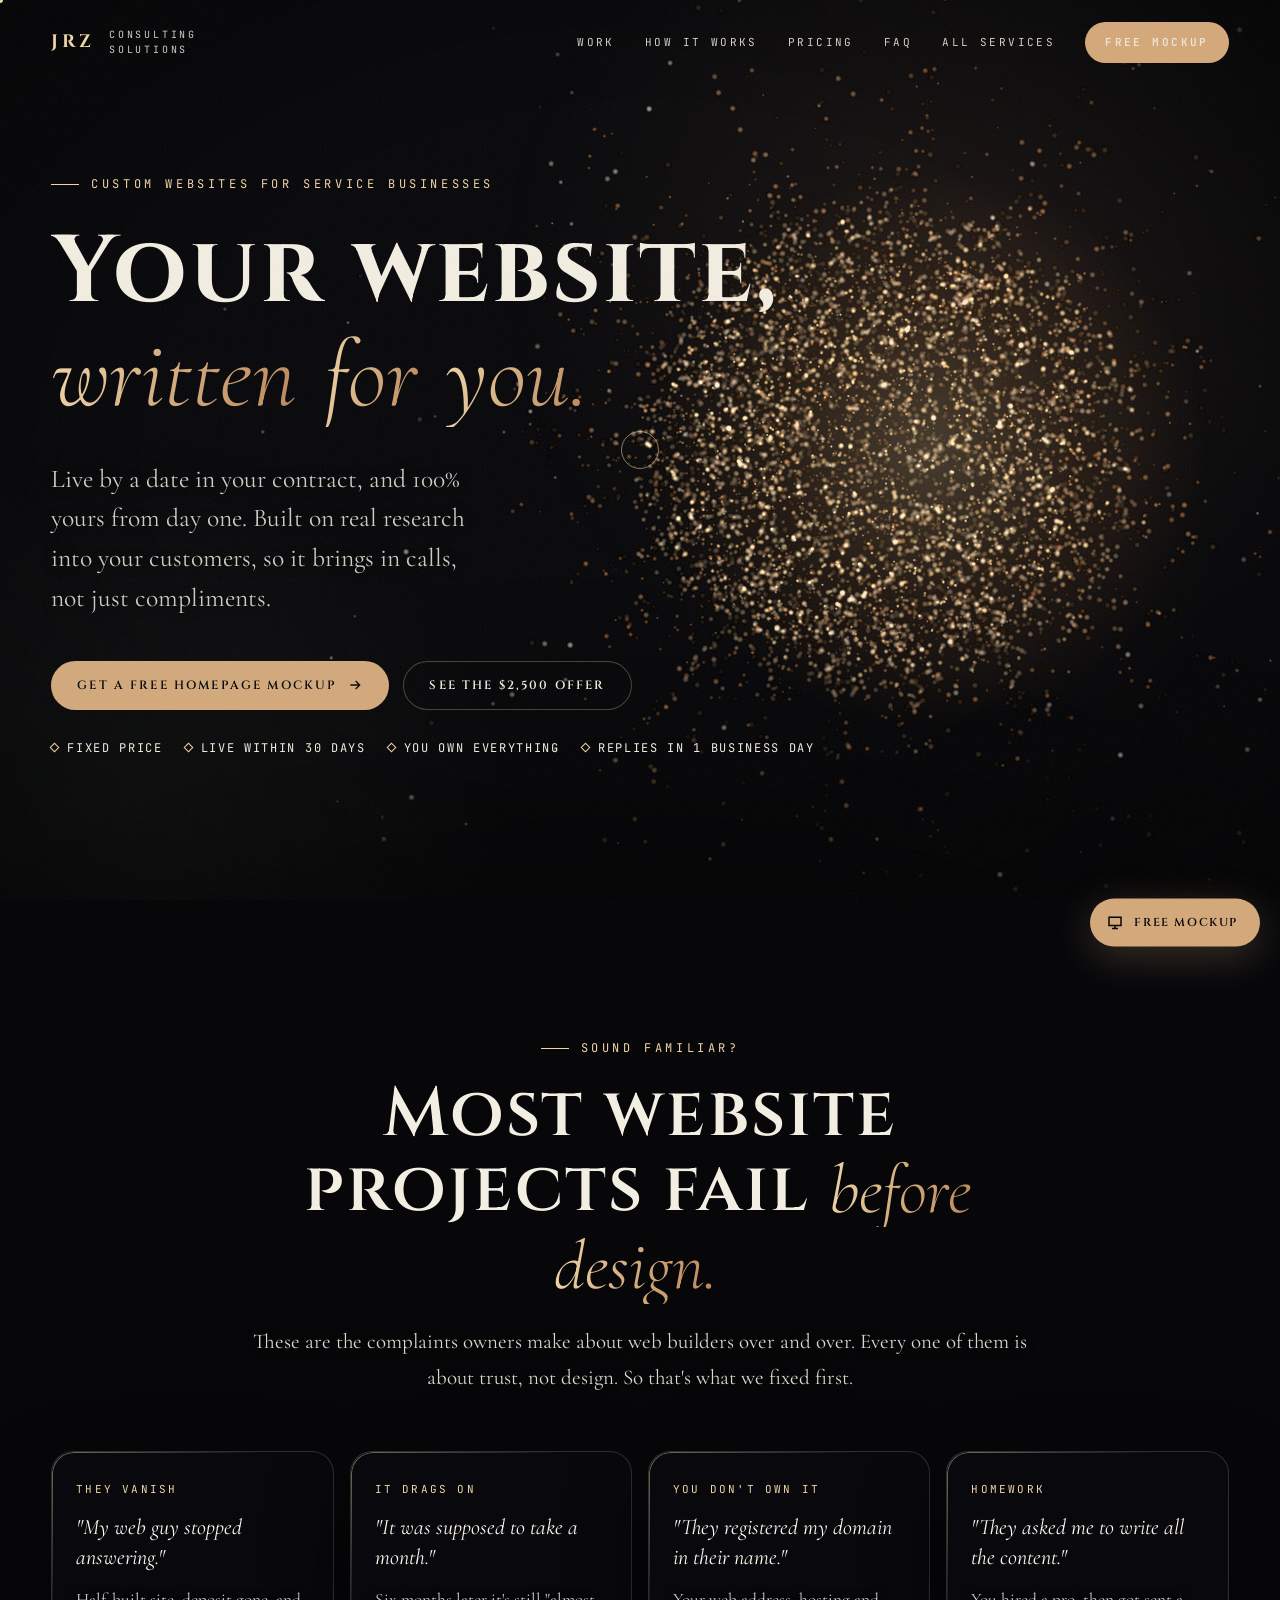
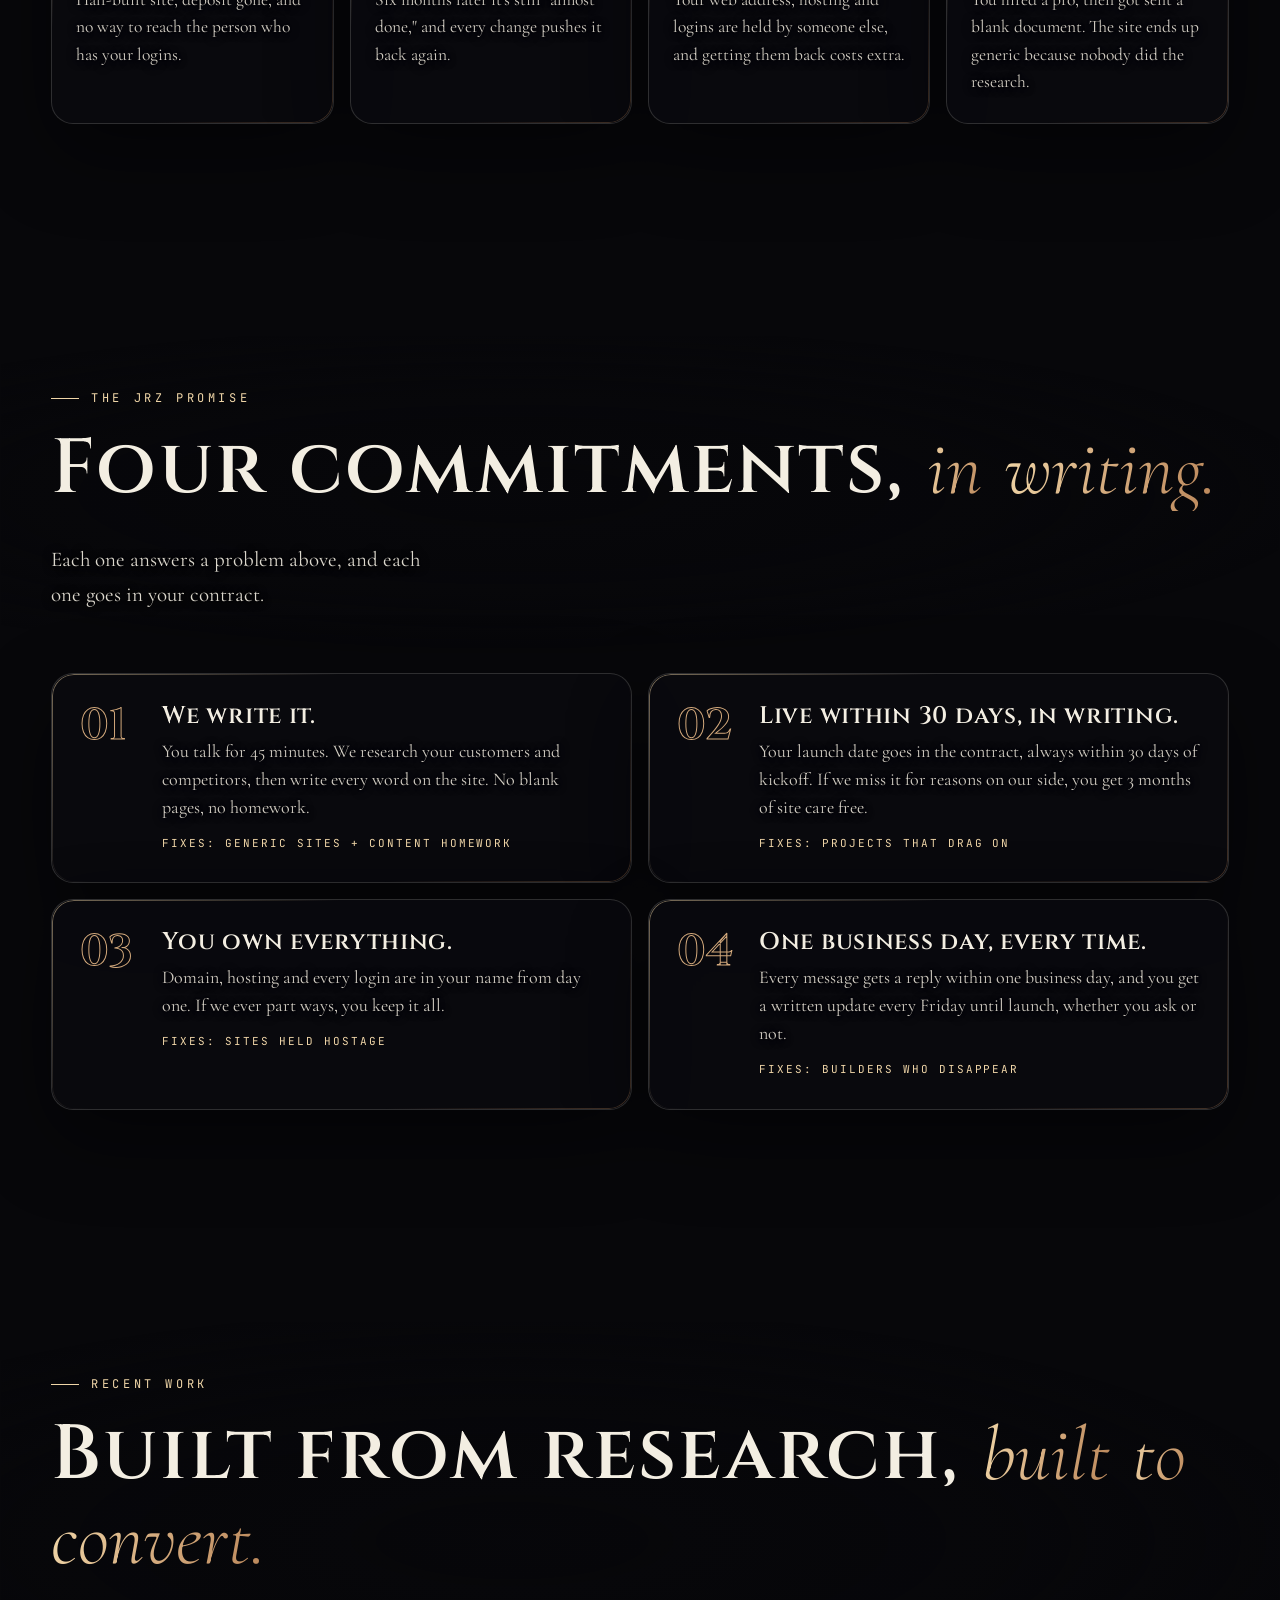
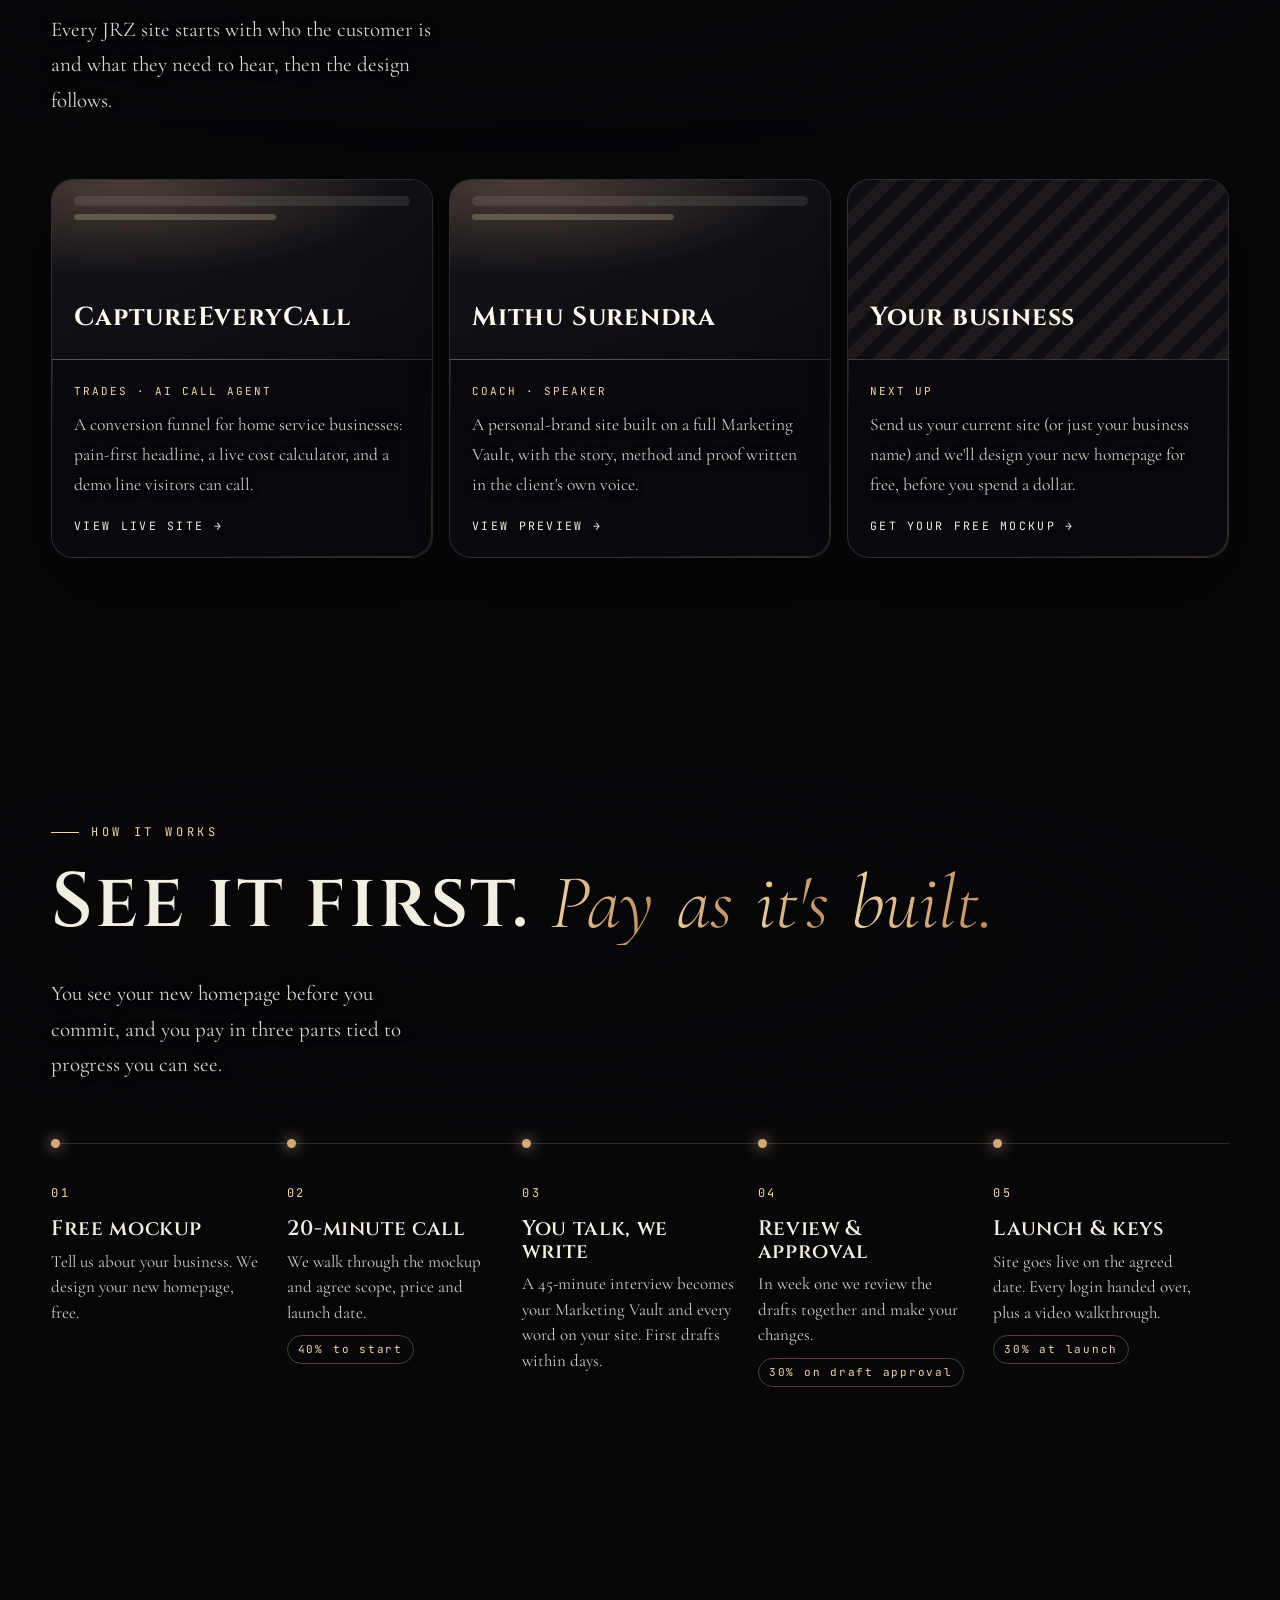
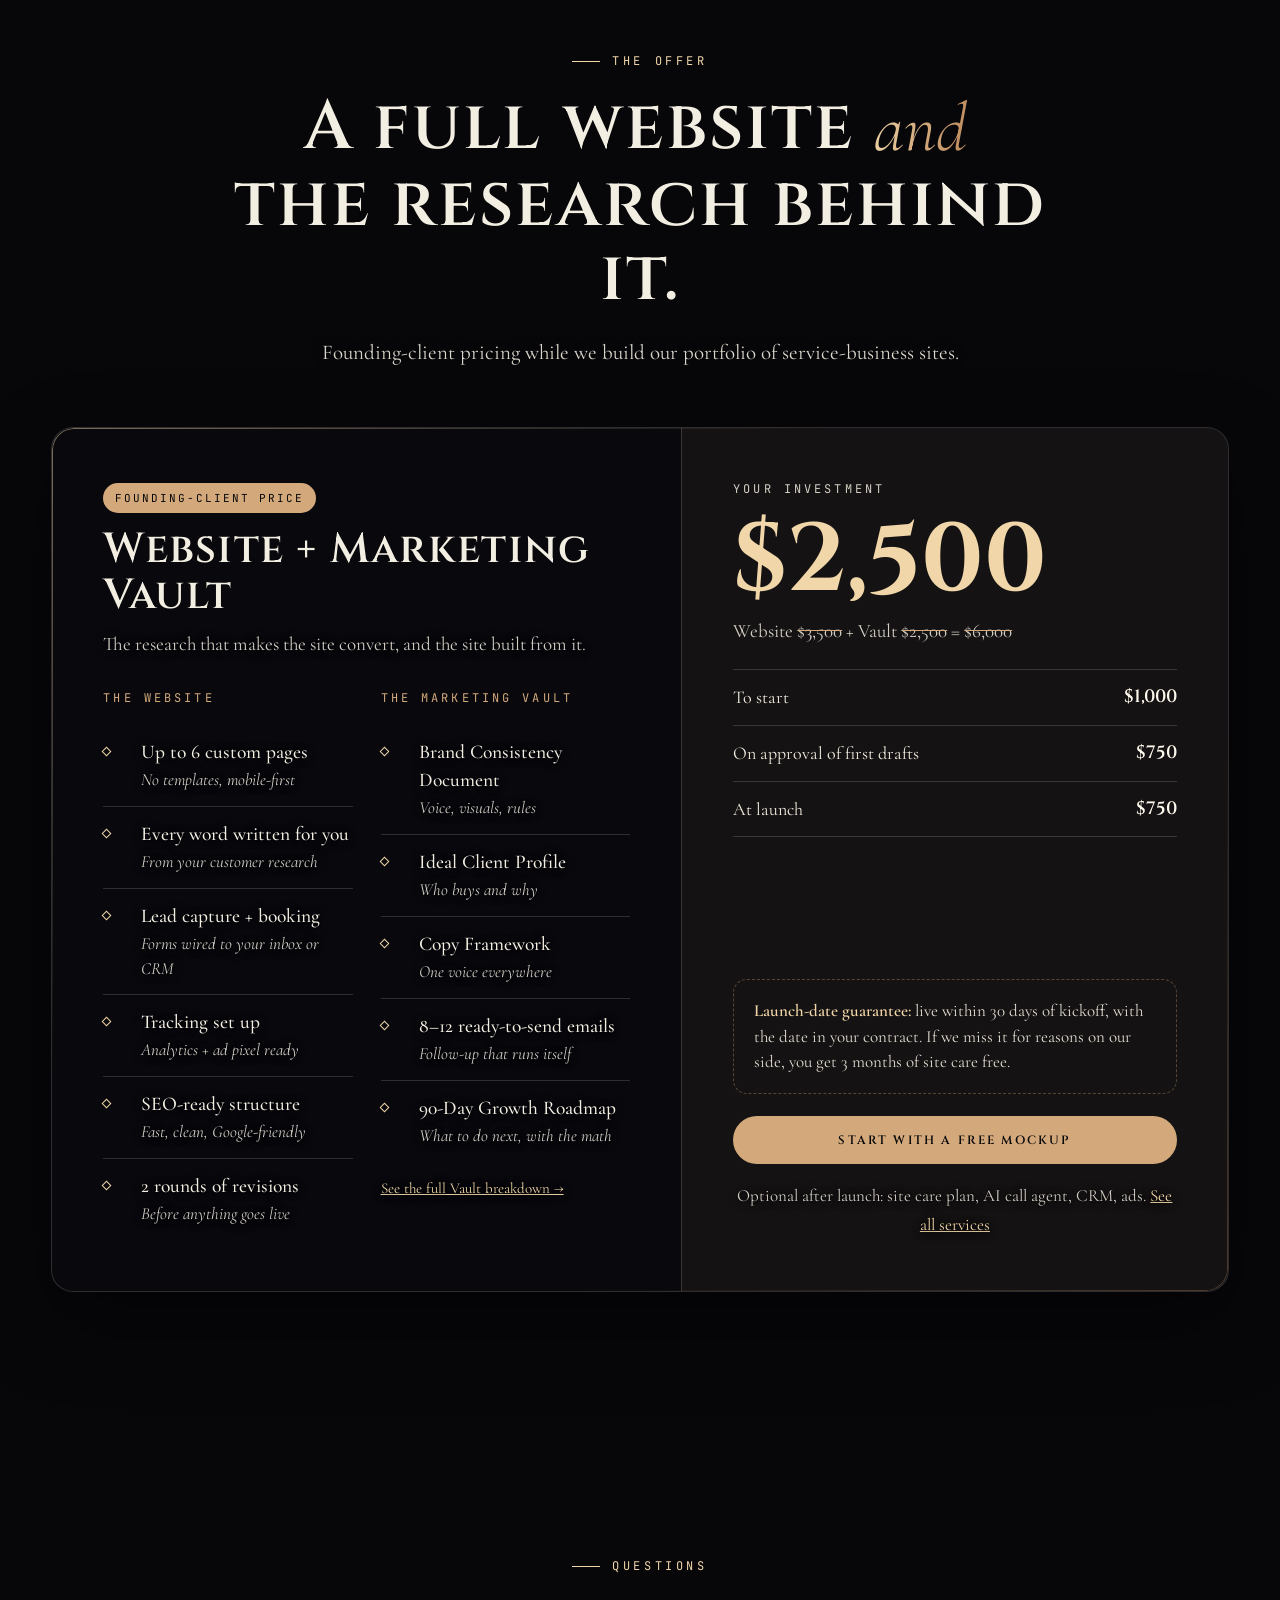
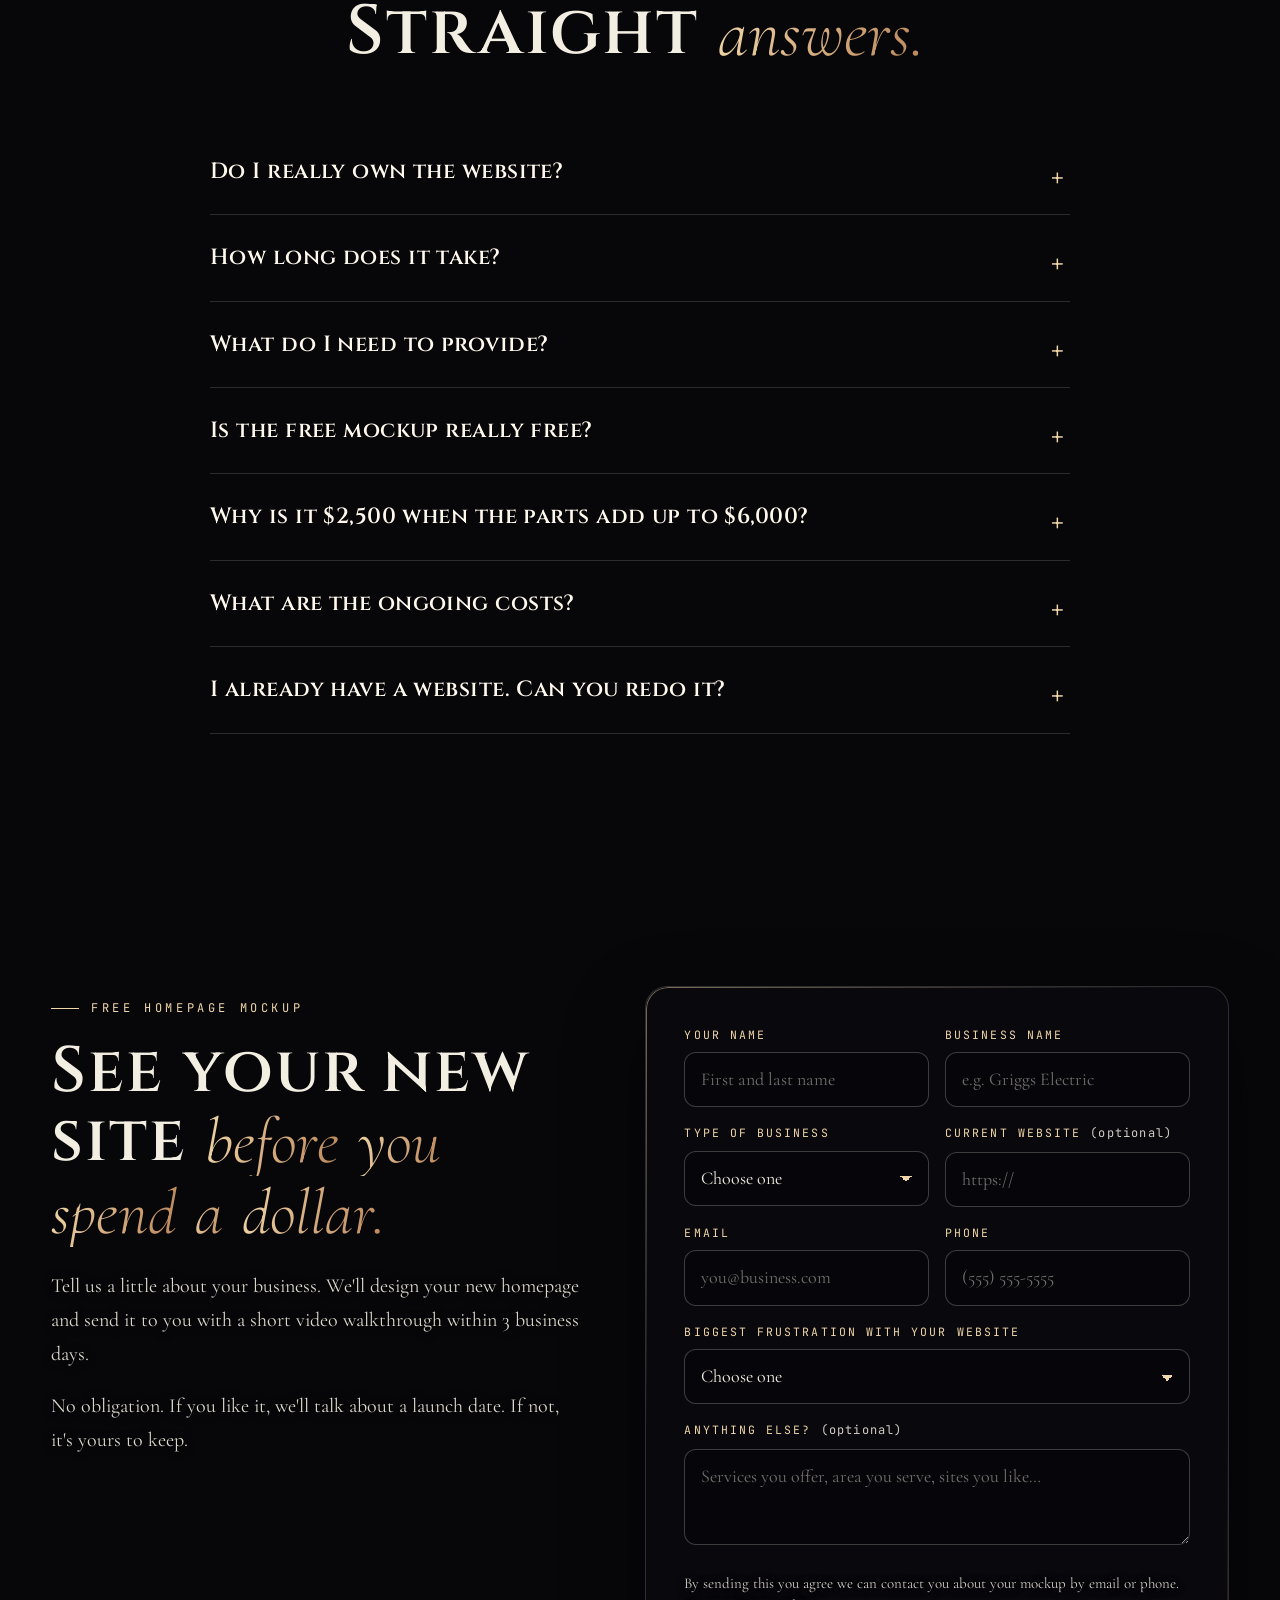
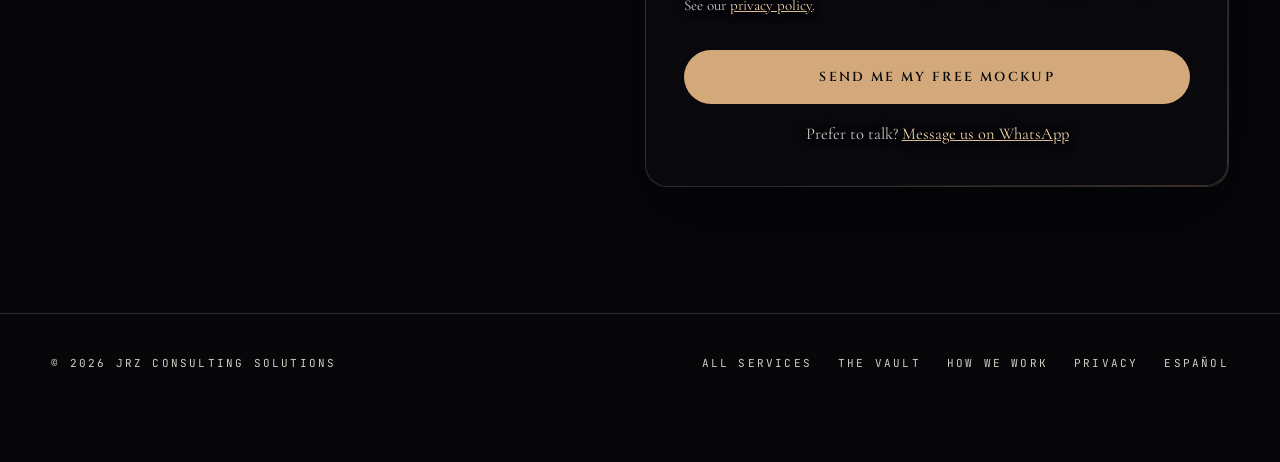
==== commit ad968e80: "Update Formspree ID and enhance error handling" ====
--- a/index.html
+++ b/index.html
@@ -18,7 +18,7 @@
 <!-- ═══════════ SETTINGS: fill these in, nothing else needs editing ═══════════ -->
 <script>
   window.JRZ = {
-    FORMSPREE_ID: '',      // e.g. 'xyzabcd' from formspree.io → your form's endpoint https://formspree.io/f/xyzabcd
+    FORMSPREE_ID: 'xeaekjlz', // Formspree form "Free Mockup Requests" → https://formspree.io/f/xeaekjlz
     BOOKING_URL: '',       // e.g. 'https://cal.com/jrz/20min' — leave empty to use WhatsApp for booking
     META_PIXEL_ID: '',     // e.g. '123456789012345' from Meta Events Manager
     GA4_ID: '',            // e.g. 'G-XXXXXXXXXX' from Google Analytics
@@ -347,6 +347,10 @@
     if (!/^[^\s@]+@[^\s@]+\.[^\s@]+$/.test(email)) { status.className += ' err'; status.textContent = 'Please check your email address.'; form.email.focus(); return; }
     if (form._gotcha.value) return; // bot
     var data = new FormData(form);
+    // Clear subject line + where the lead came from, for the notification email
+    data.append('_subject', 'Mockup request: ' + form.business.value.trim() + ' (' + form.business_type.value + ')');
+    data.append('source', 'Homepage free mockup form');
+    data.append('page', location.href);
     function done() {
       panel.classList.add('sent');
       track('Lead', 'generate_lead', { content_name: 'Free homepage mockup' });
@@ -362,11 +366,18 @@
     }
     btn.disabled = true; btn.textContent = 'Sending…';
     fetch('https://formspree.io/f/' + C.FORMSPREE_ID, { method: 'POST', body: data, headers: { 'Accept': 'application/json' } })
-      .then(function (r) { if (!r.ok) throw new Error(r.status); done(); })
-      .catch(function () {
+      .then(function (r) {
+        if (r.ok) { done(); return; }
+        return r.json().catch(function () { return {}; }).then(function (j) {
+          var msg = j && j.errors && j.errors.length ? j.errors.map(function (e) { return e.message; }).join(' ') : '';
+          throw new Error(msg || 'send-failed');
+        });
+      })
+      .catch(function (err) {
         btn.disabled = false; btn.textContent = 'Send Me My Free Mockup';
         status.className += ' err';
-        status.innerHTML = 'Something went wrong sending the form. Please try again, or <a href="' + wa('Hi Joey, I\'d like a free homepage mockup.') + '" target="_blank" rel="noopener" style="color:var(--gold-hi)">message us on WhatsApp</a>.';
+        var detail = err && err.message && err.message !== 'send-failed' && err.message !== 'Failed to fetch' ? err.message + ' ' : '';
+        status.innerHTML = detail + 'Your request didn\'t go through. Please try again, or <a href="' + wa('Hi Joey, I\'d like a free homepage mockup.') + '" target="_blank" rel="noopener" style="color:var(--gold-hi)">message us on WhatsApp</a>.';
       });
   });
 })();
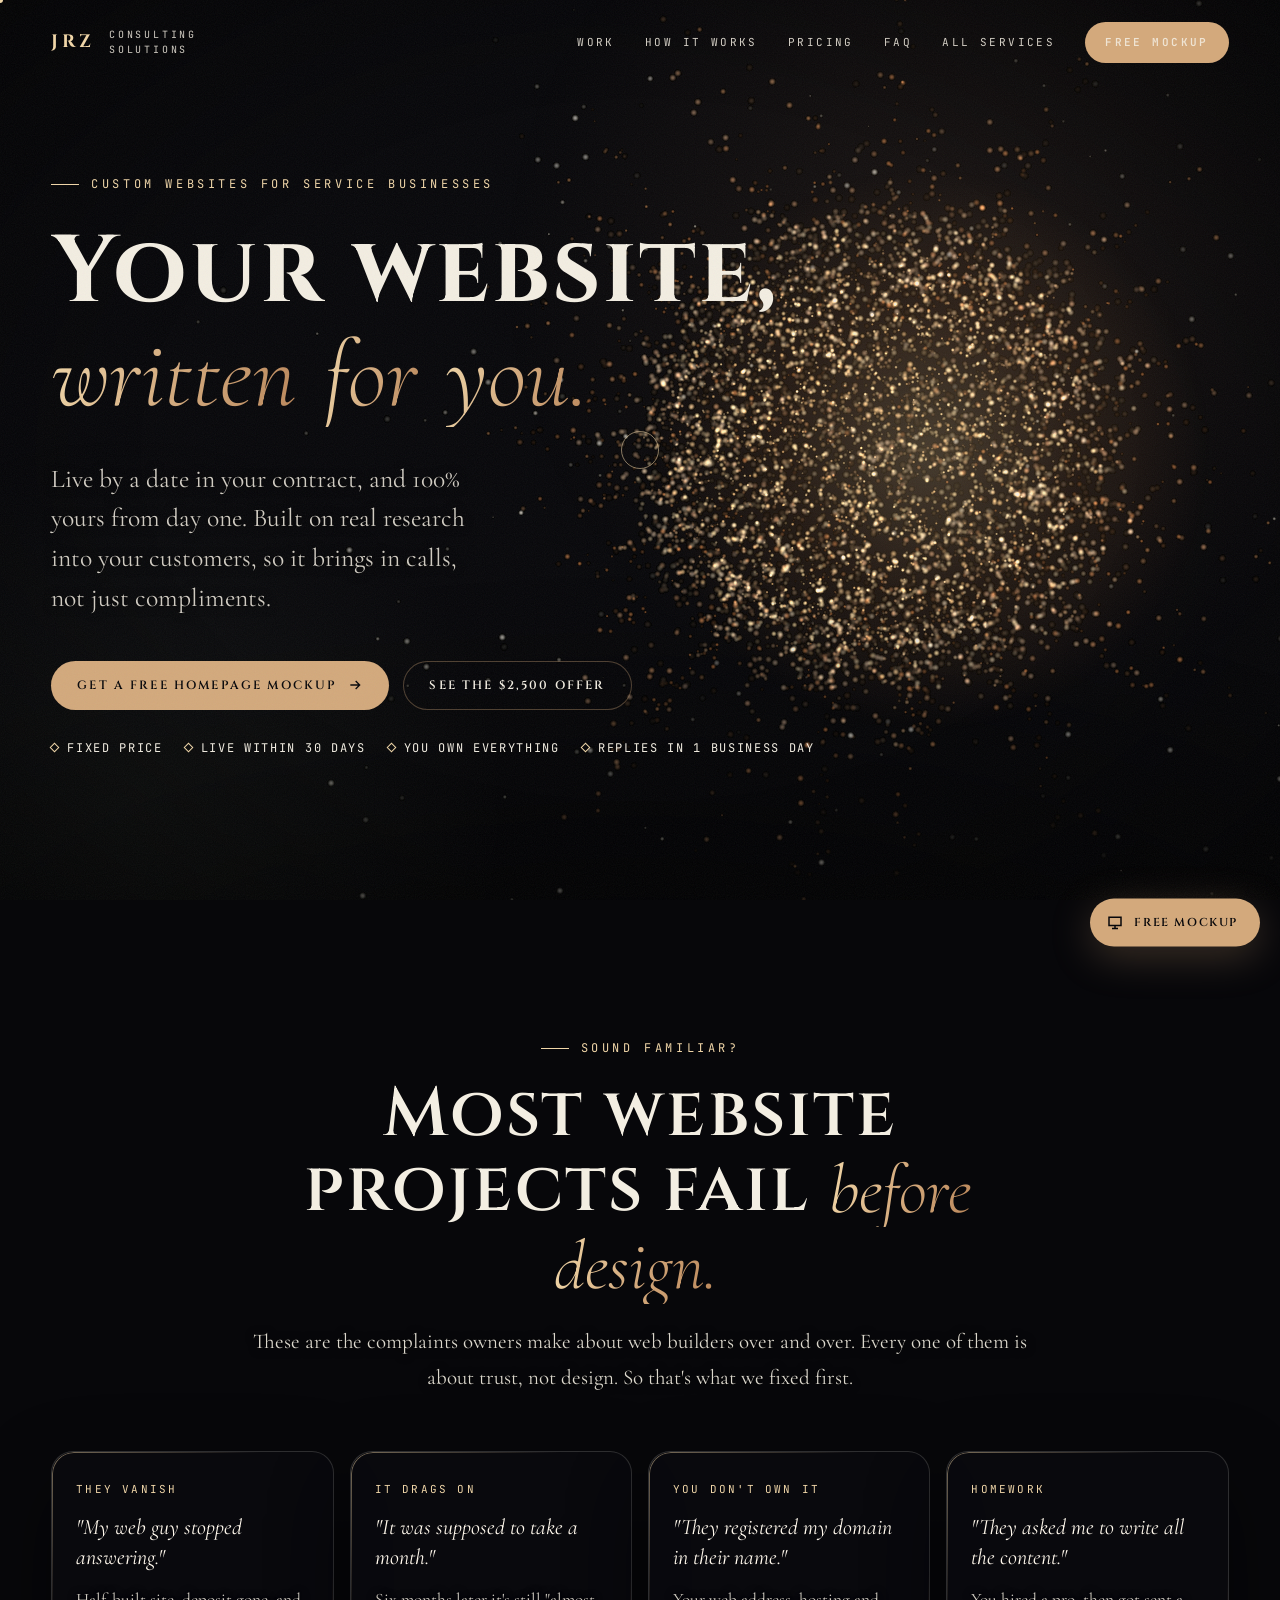
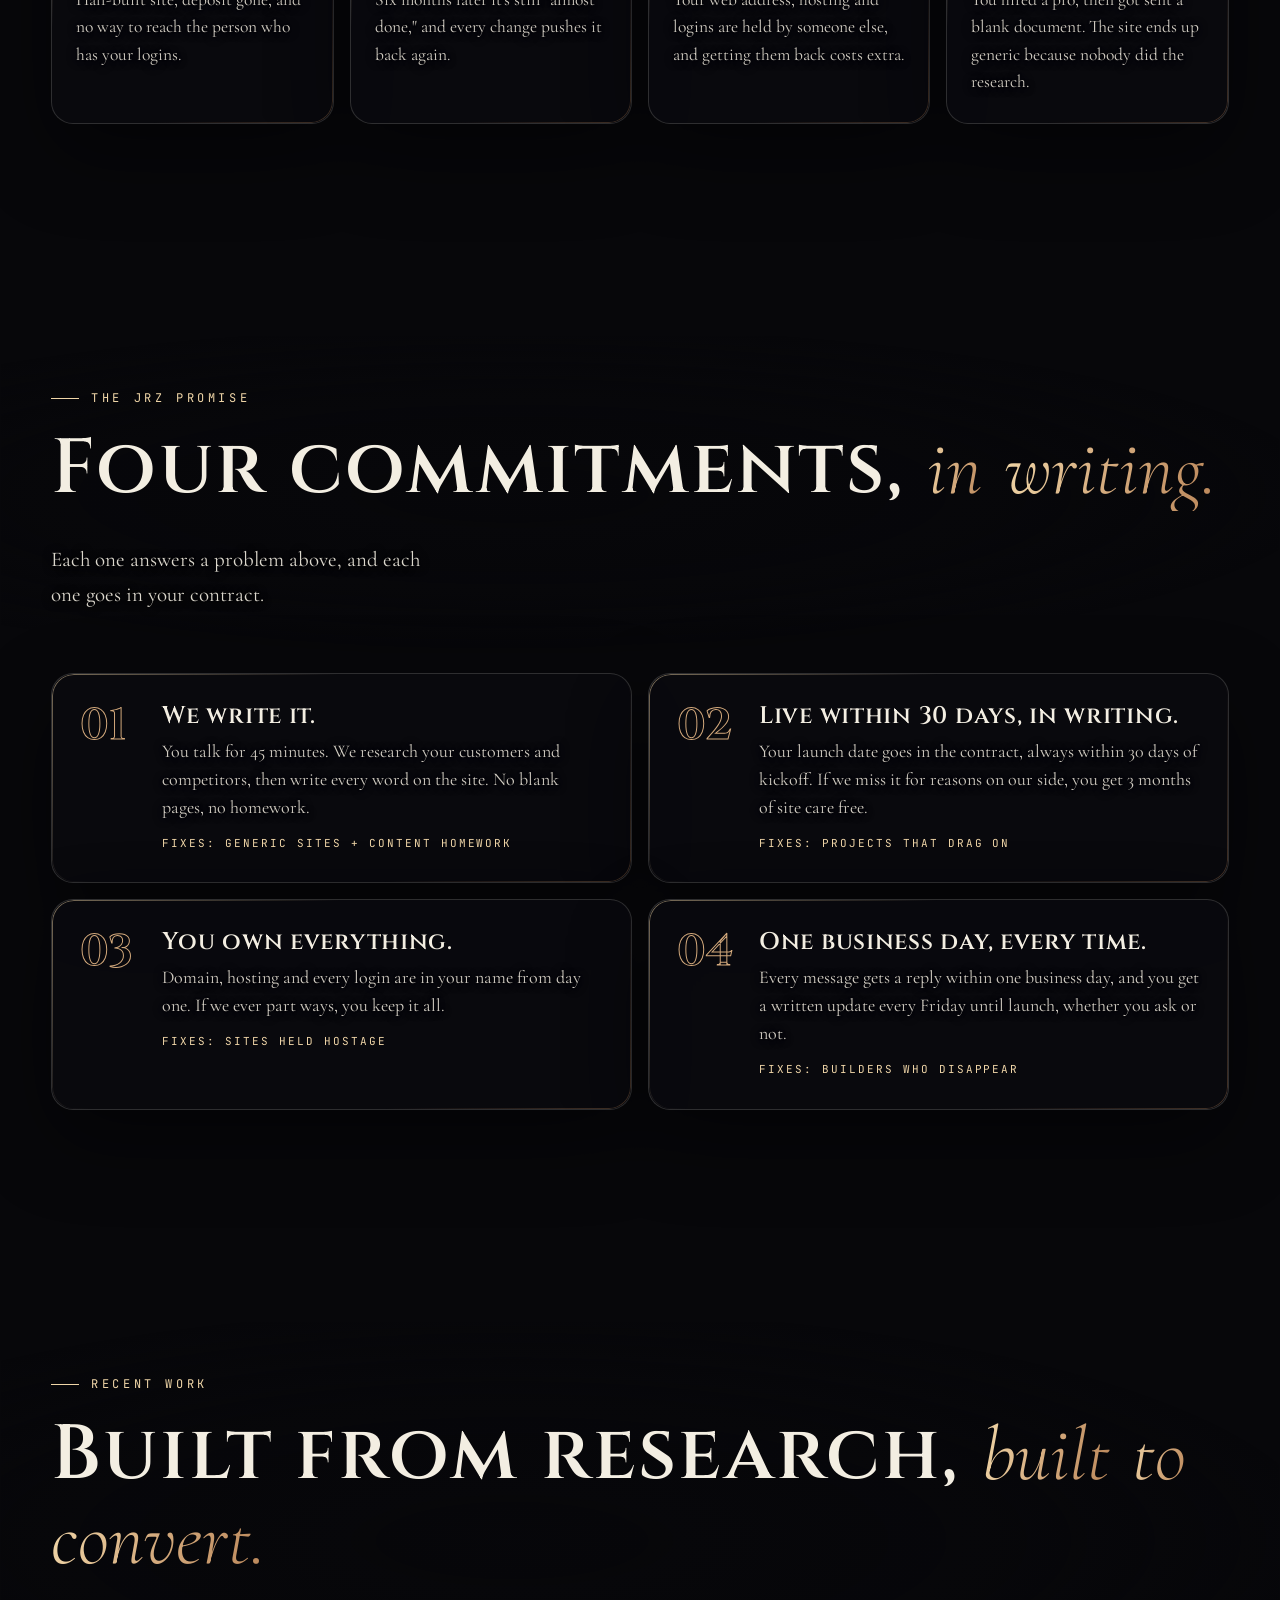
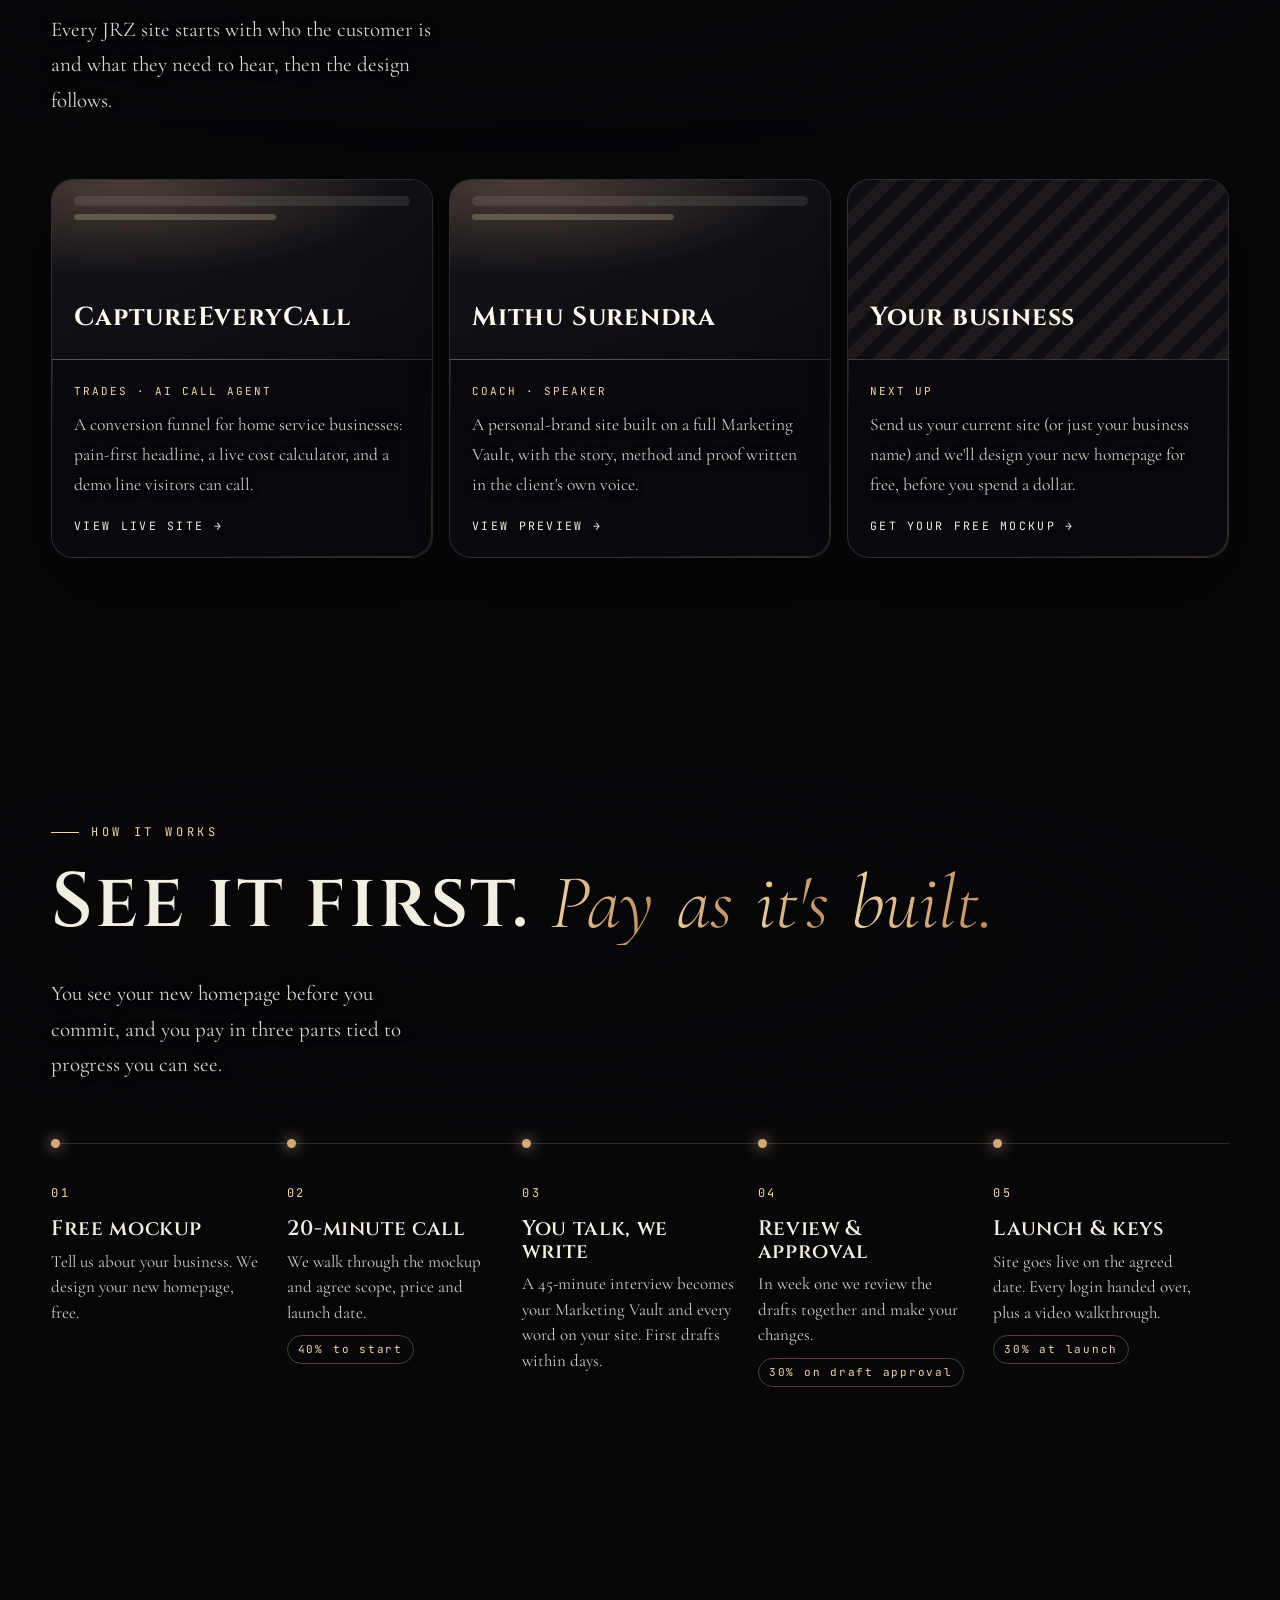
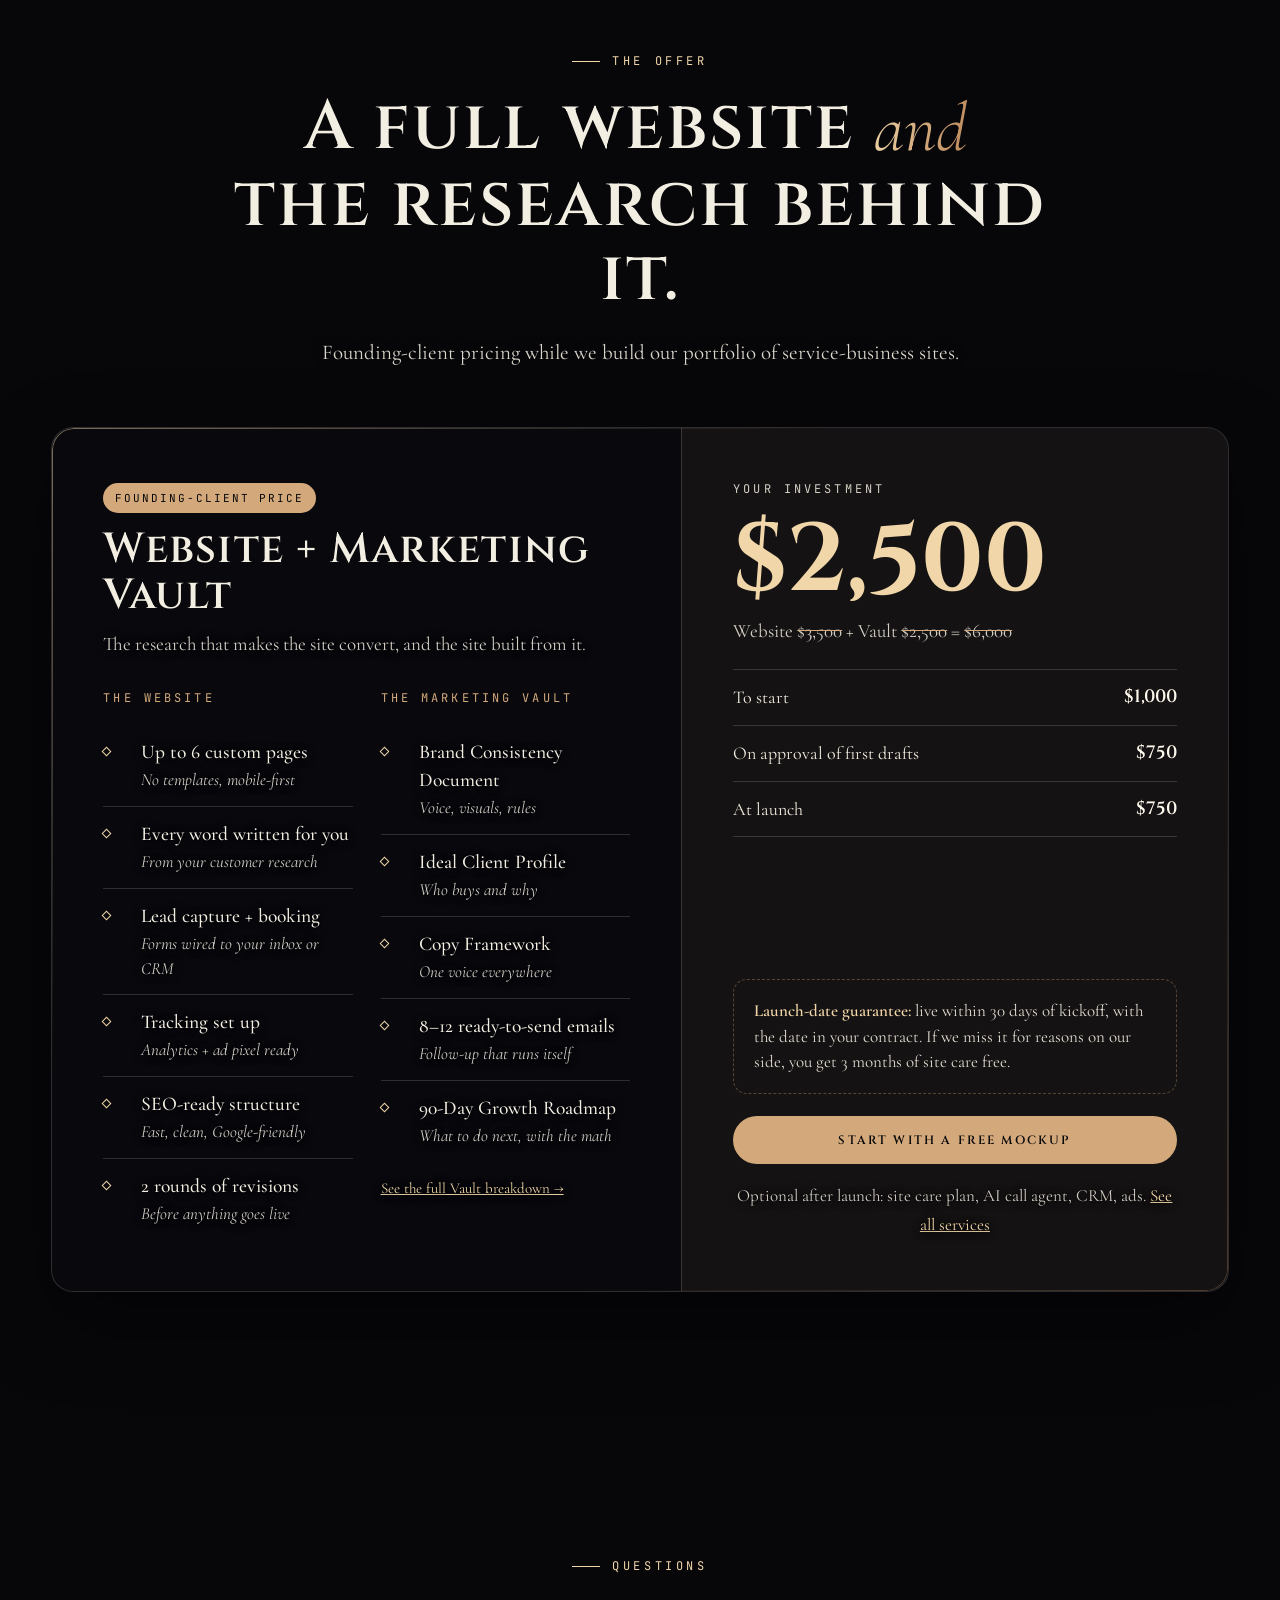
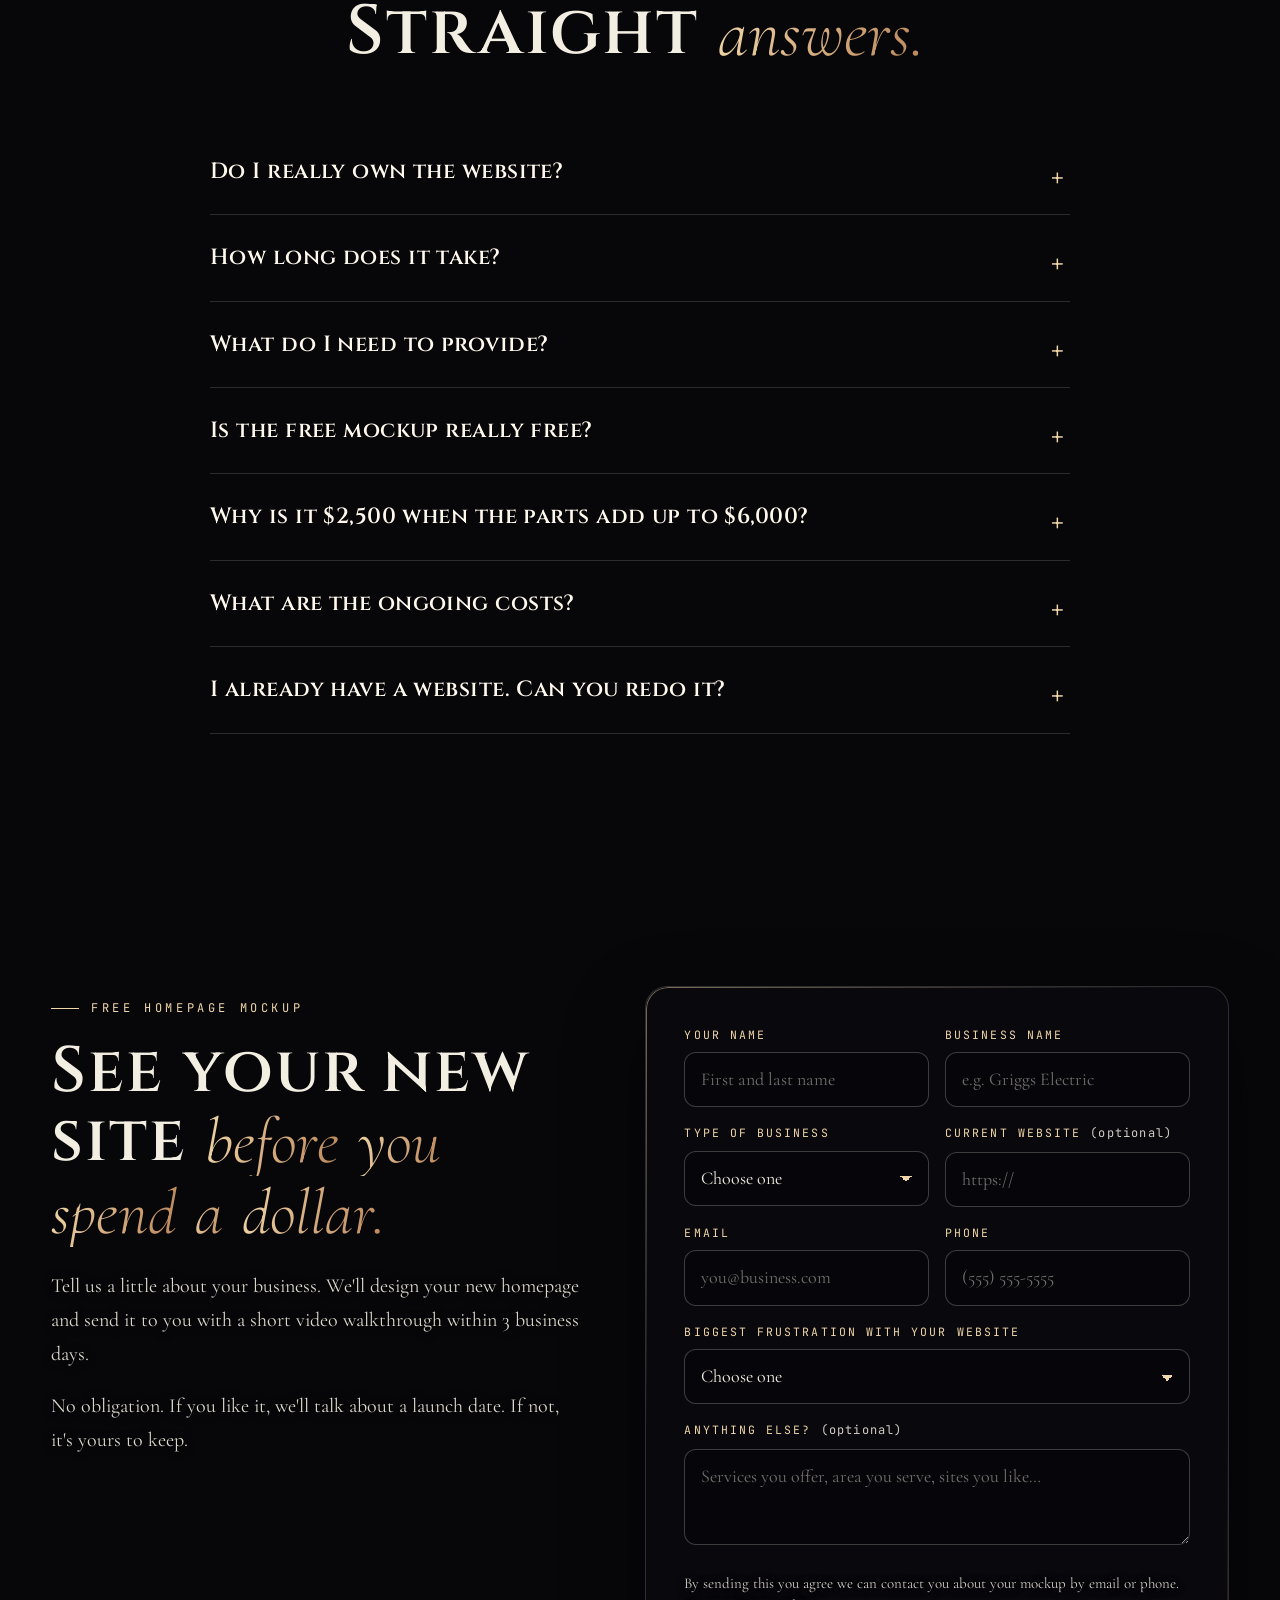
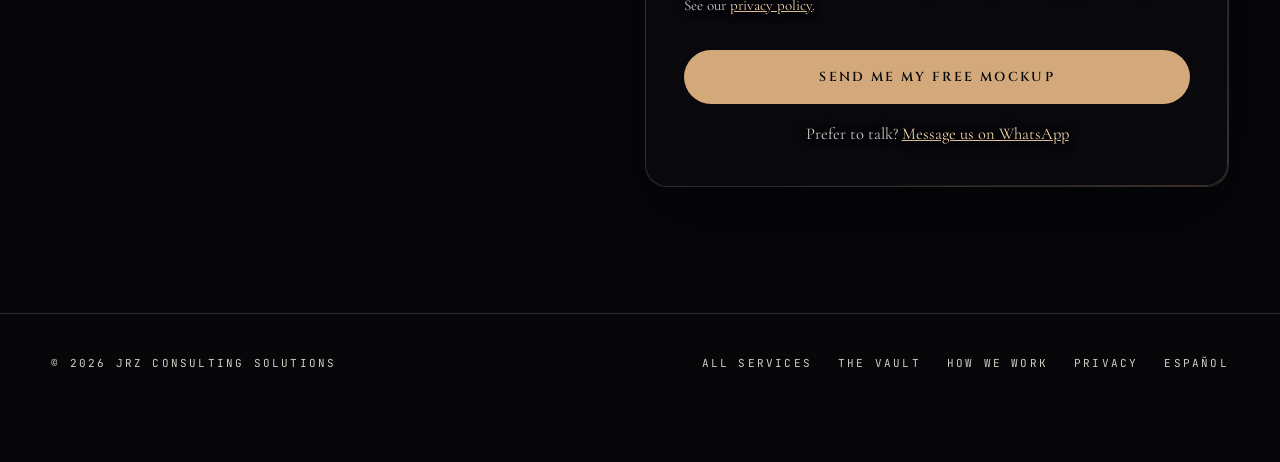
==== commit d69a14bd: "Fix booking button event listener URL" ====
--- a/index.html
+++ b/index.html
@@ -332,7 +332,7 @@
   var book = doc.getElementById('bookBtn');
   if (book) {
     book.href = C.BOOKING_URL || wa("Hi Joey, I just requested a homepage mockup. I'd like to book a 20-minute call.");
-    book.addEventListener('click', function () { track('Schedule', 'book_call_click'); });
+    book.addEventListener('https://calendly.com/your-link/20min', function () { track('Schedule', 'book_call_click'); });
   }
   // Lead form
   var form = doc.getElementById('leadForm'), panel = doc.getElementById('formPanel'),
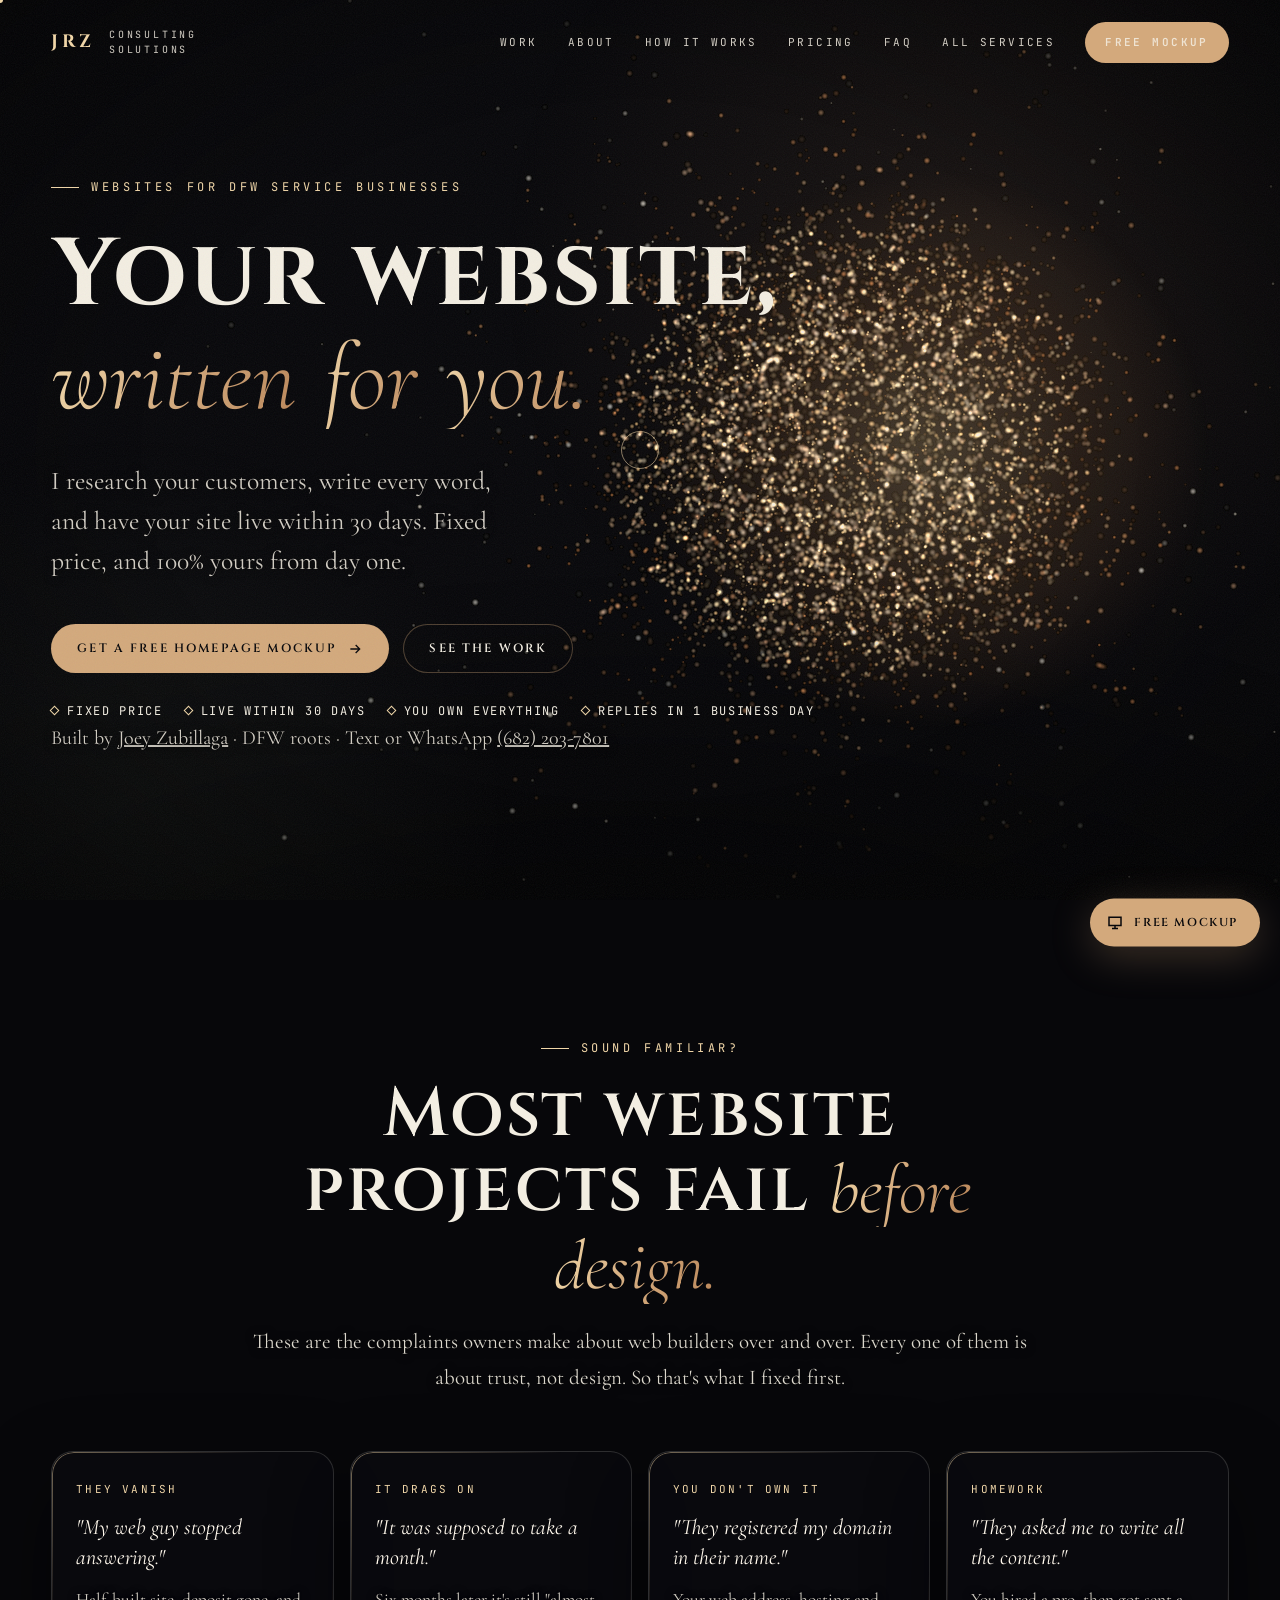
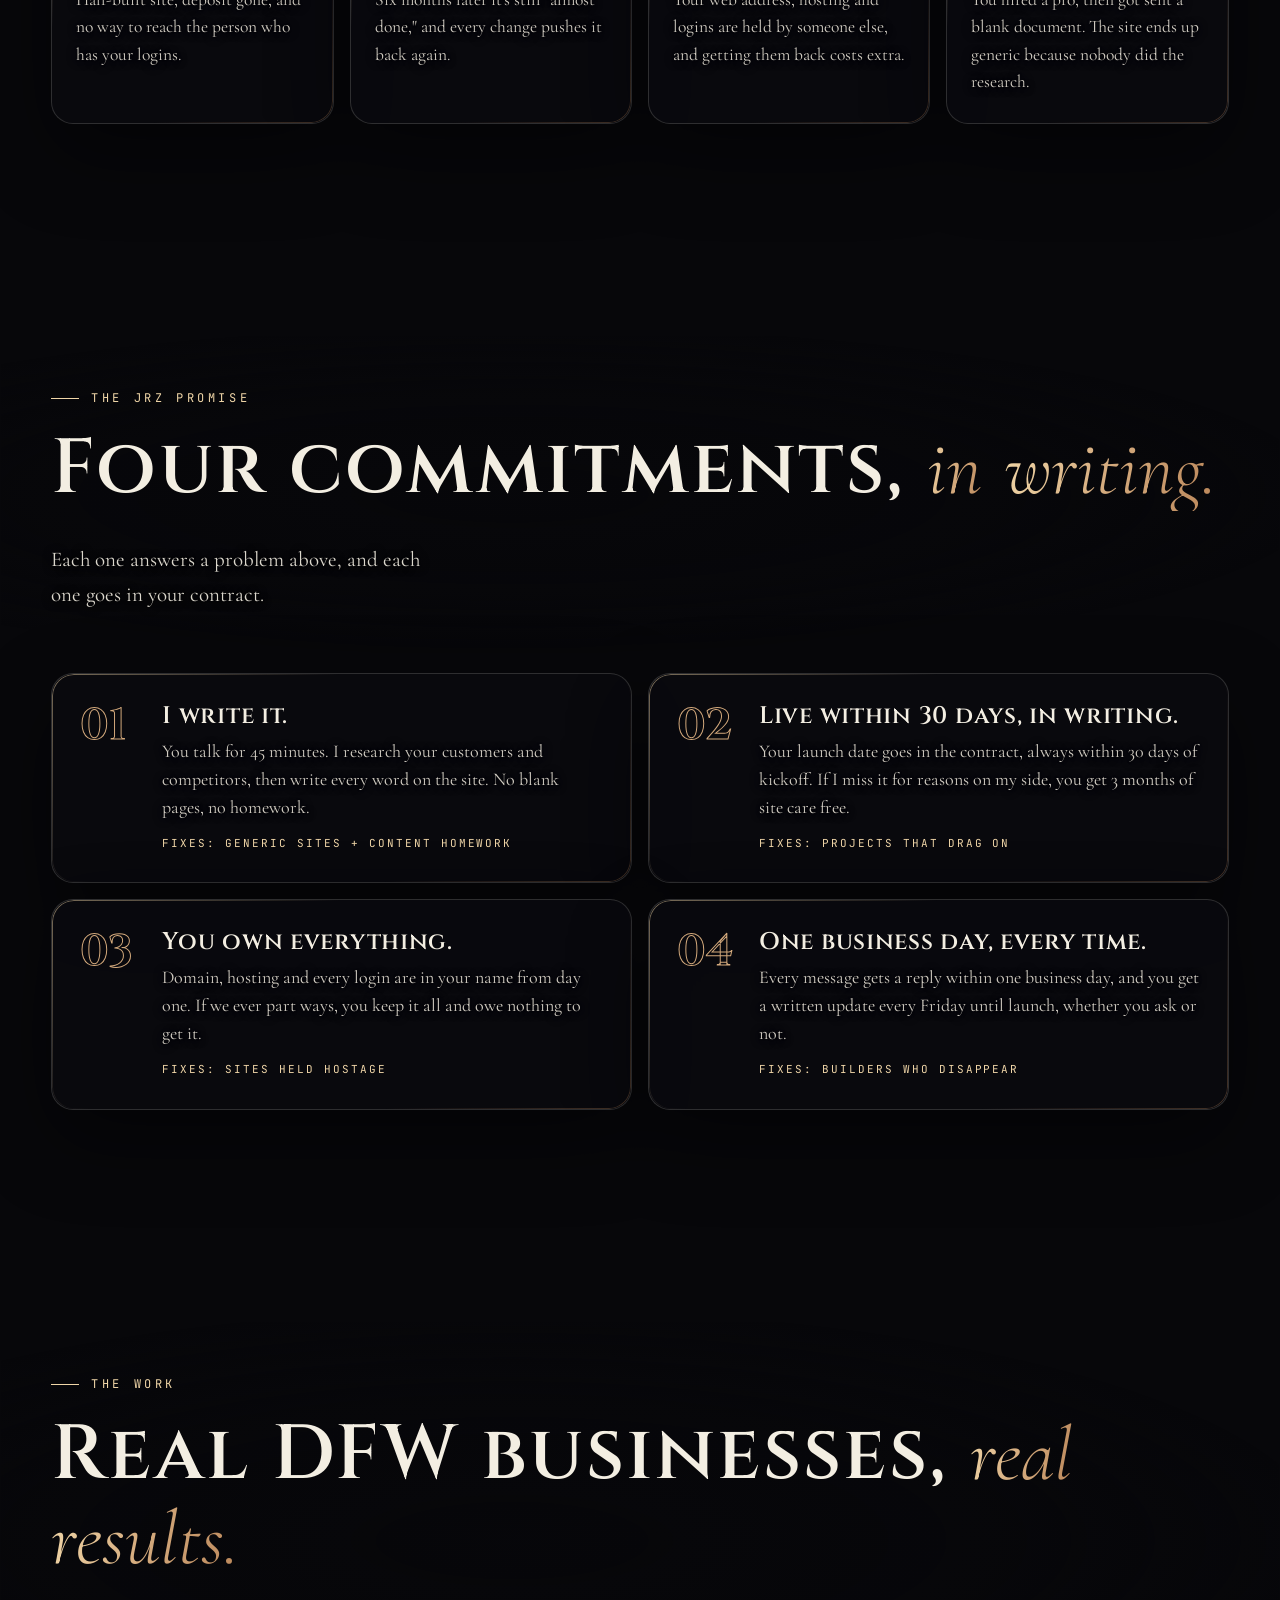
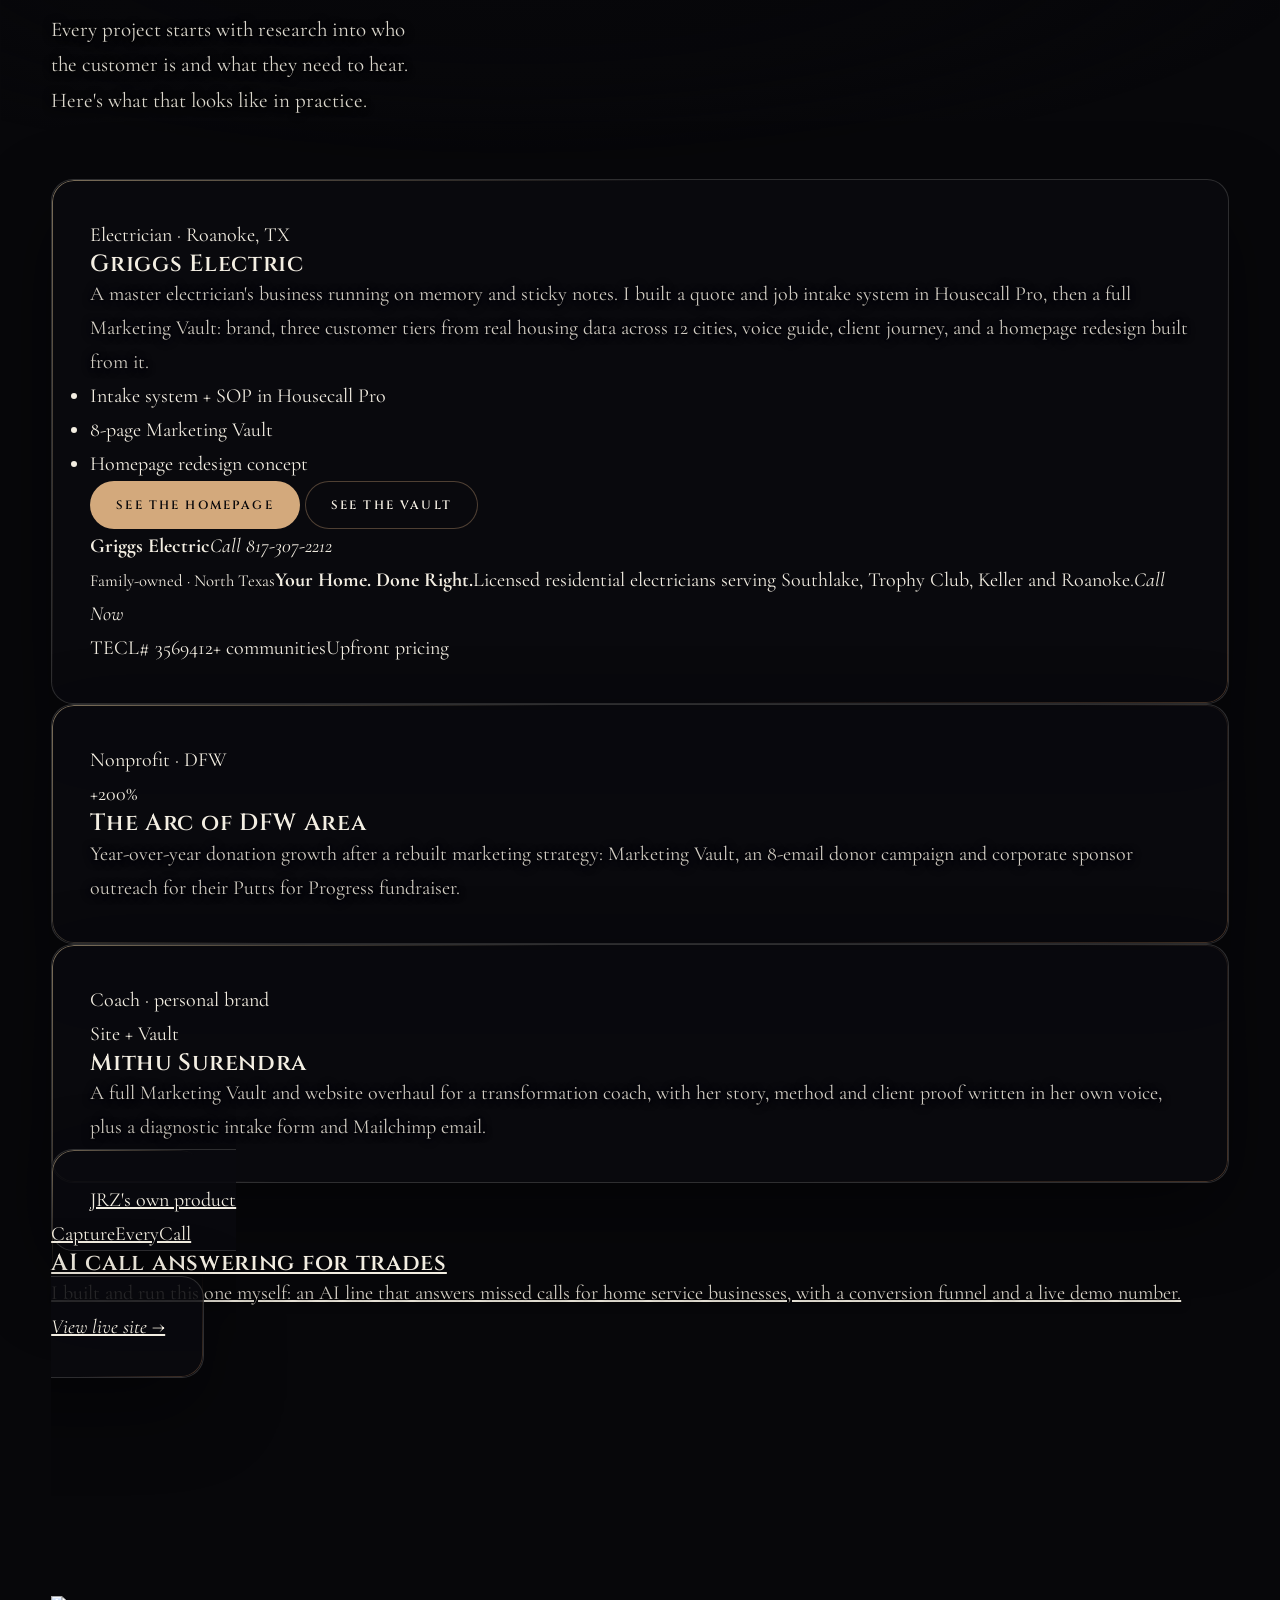
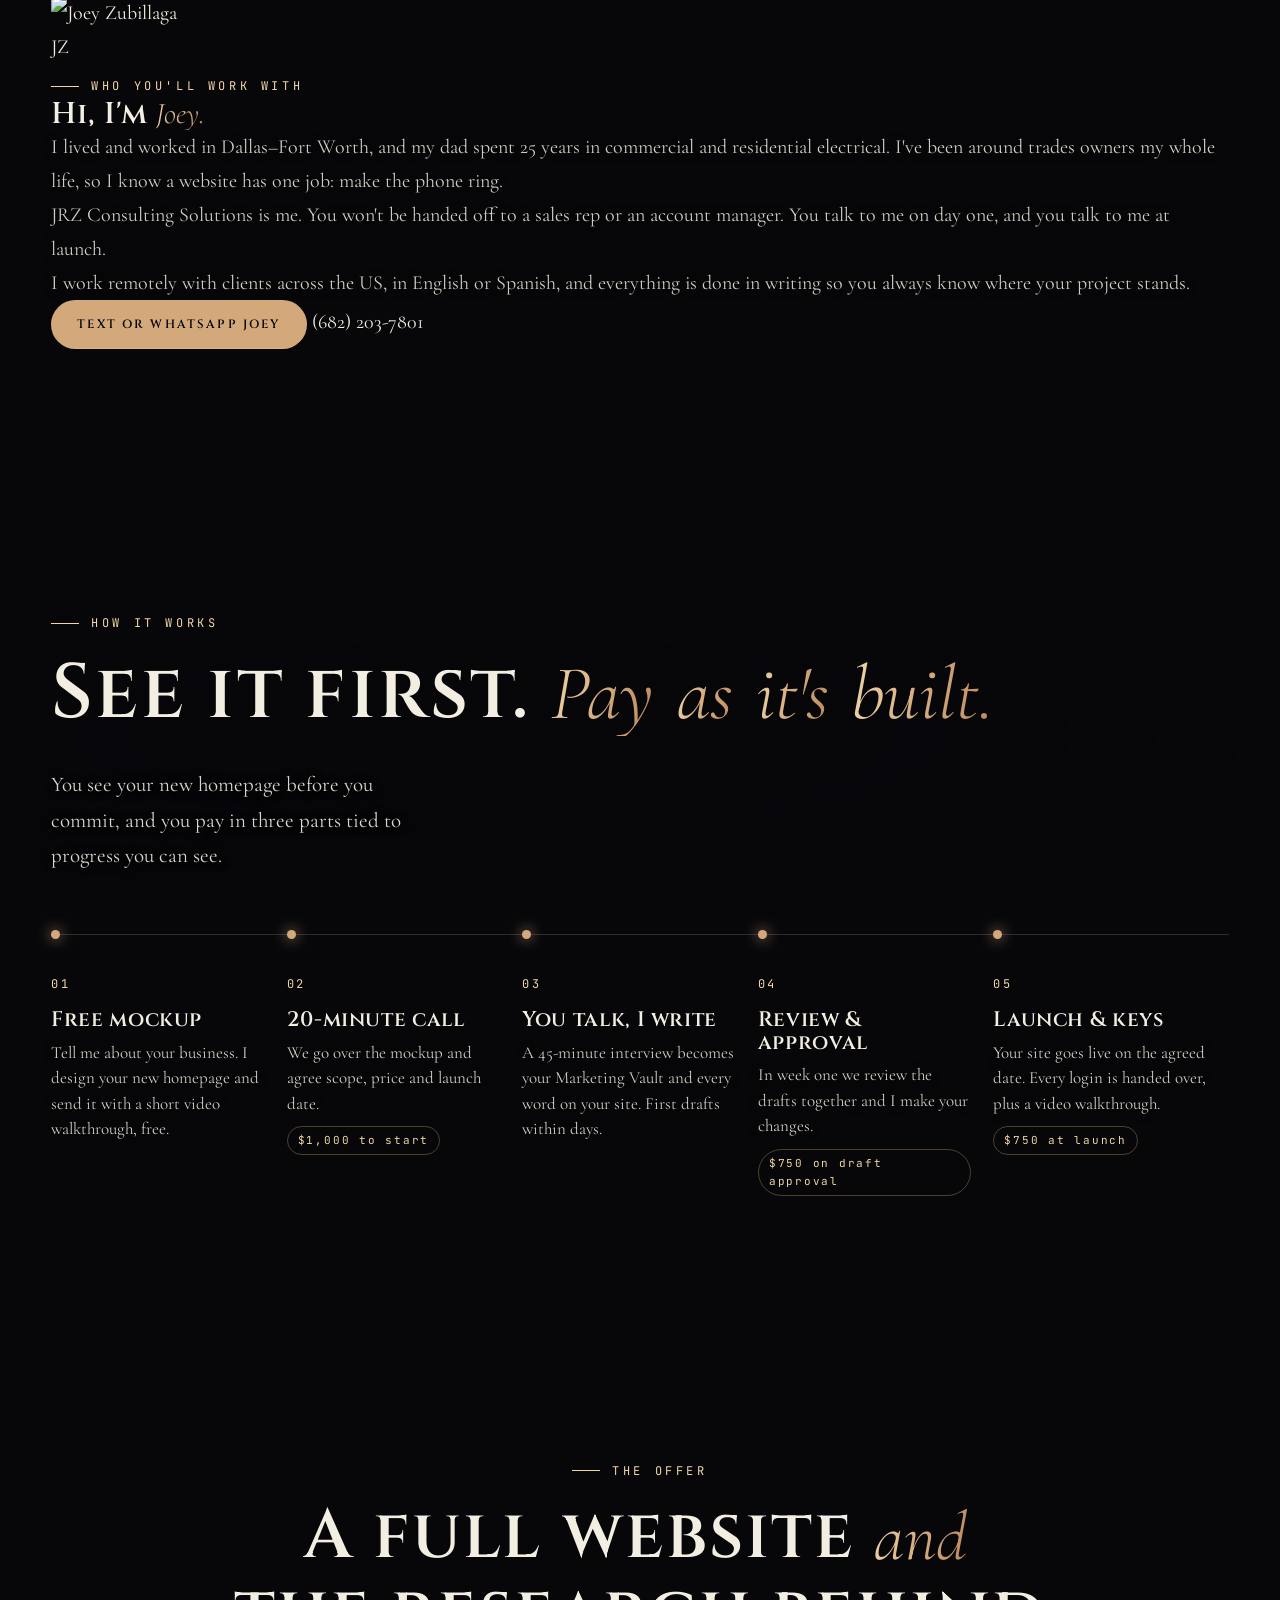
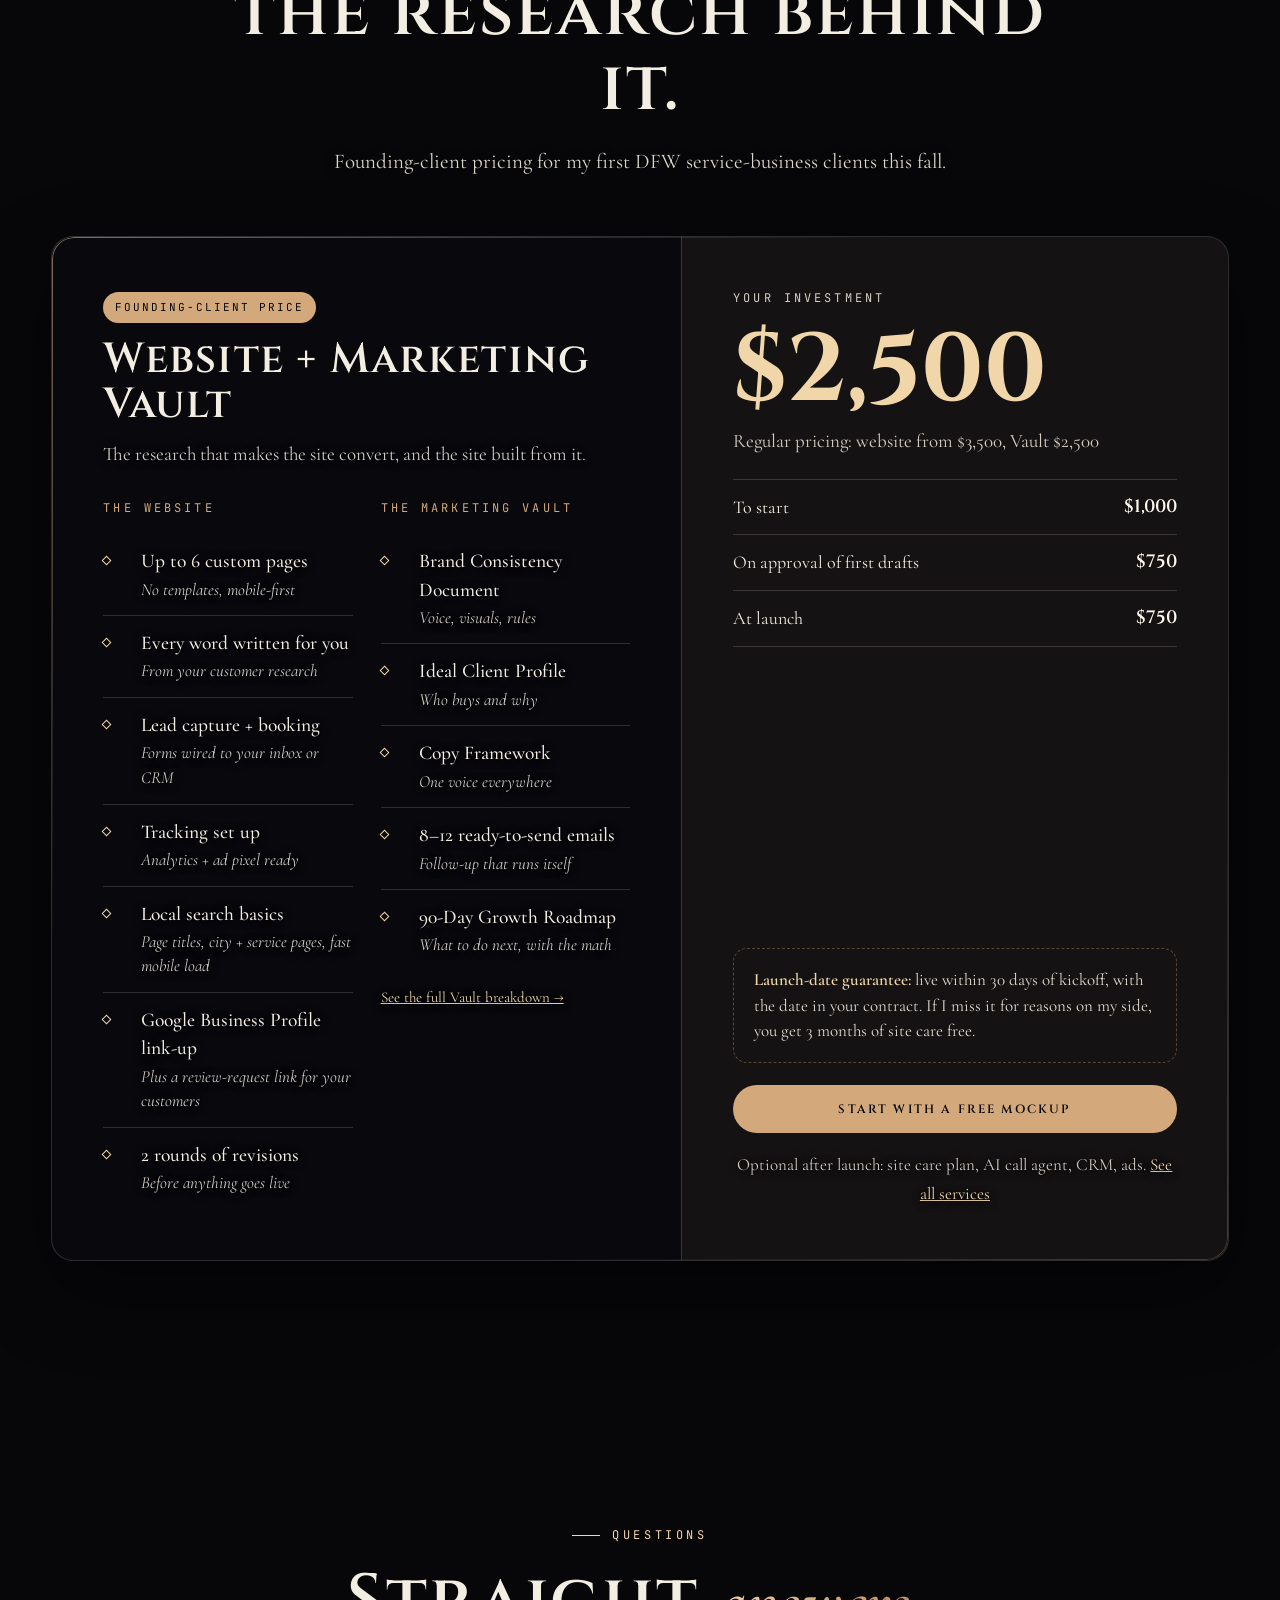
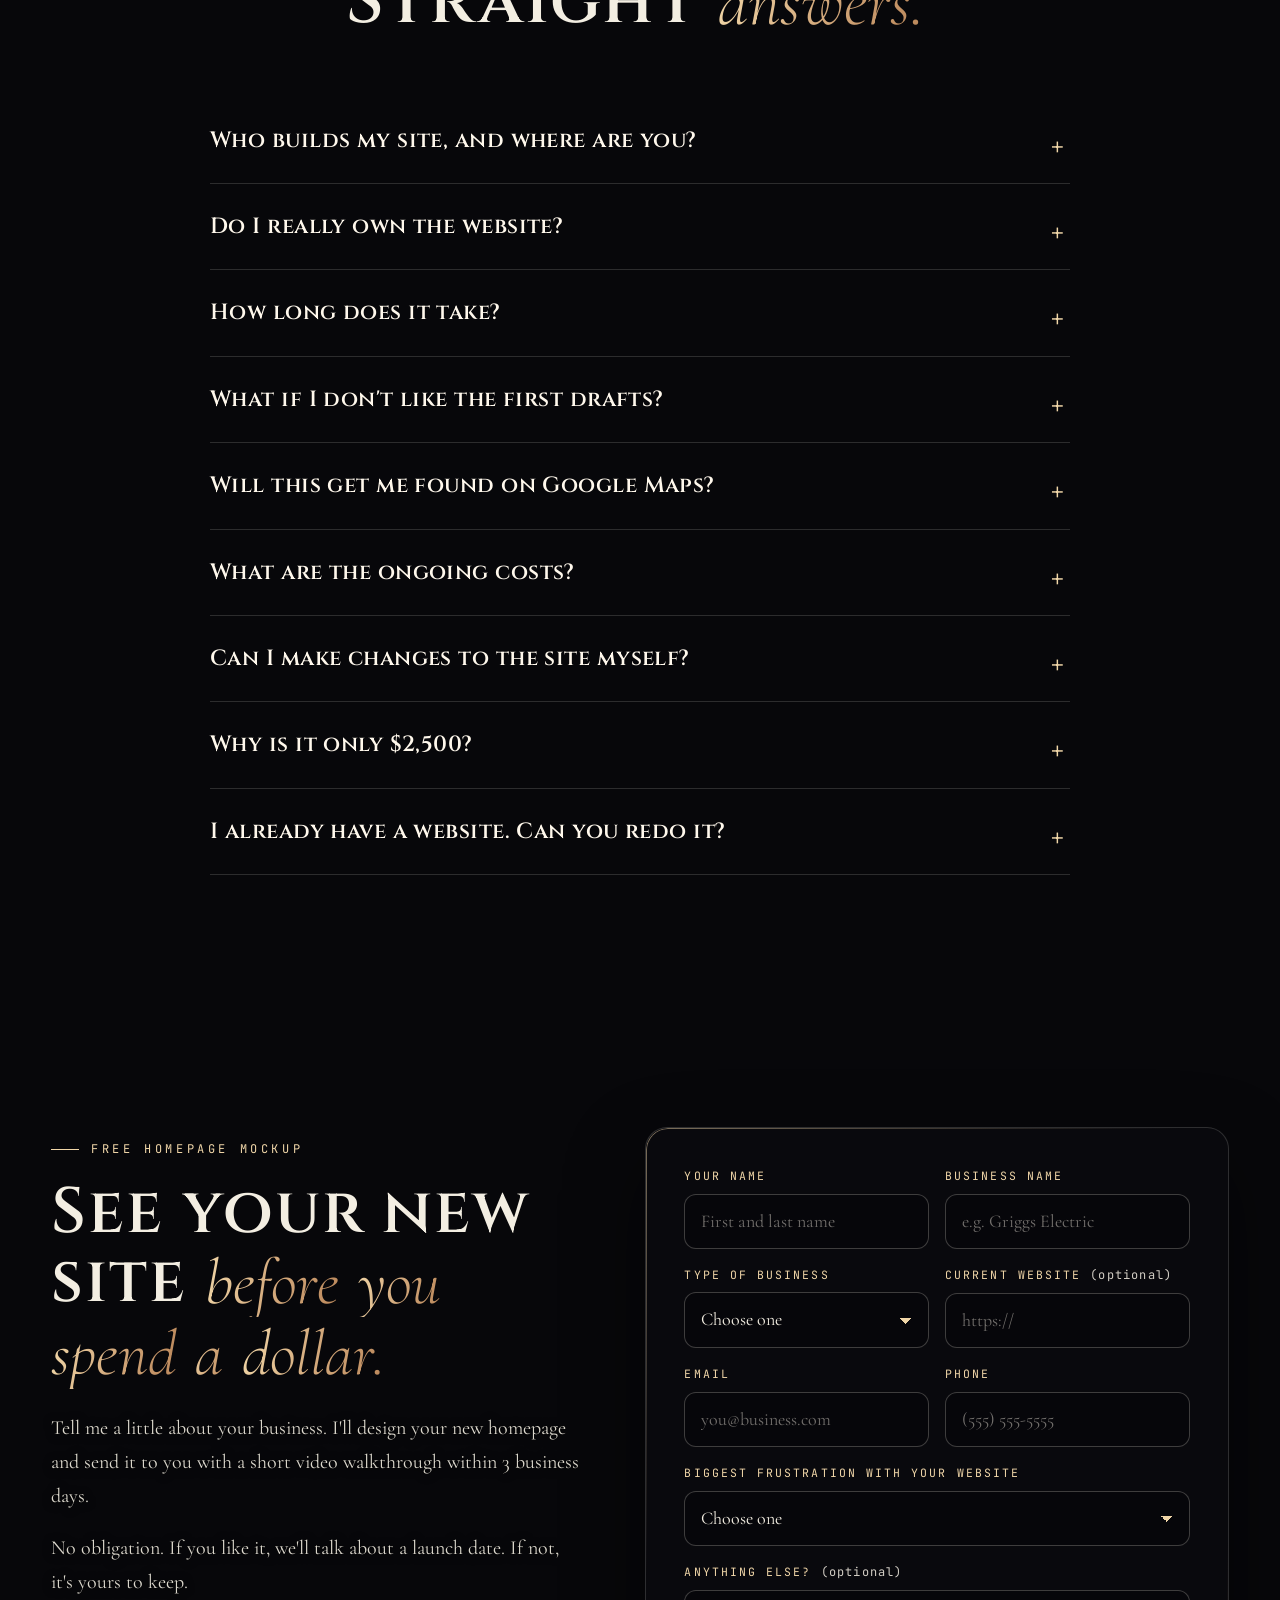
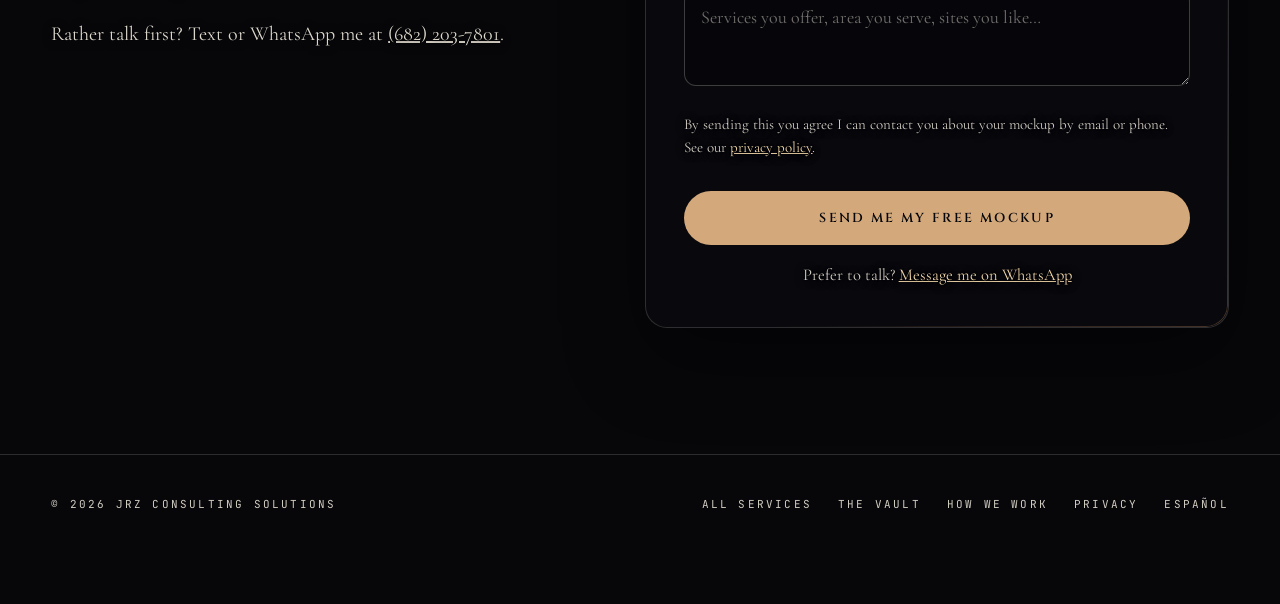
==== commit f0eae462: "Update website content and structure" ====
--- a/index.html
+++ b/index.html
@@ -4,7 +4,7 @@
 <meta charset="UTF-8"/>
 <meta name="viewport" content="width=device-width, initial-scale=1.0"/>
 <title>Custom Websites for Service Businesses — JRZ Consulting Solutions</title>
-<meta name="description" content="Your website, written for you, live by a set date, and 100% yours. Custom websites built on real customer research — website + Marketing Vault for $2,500 founding-client pricing."/>
+<meta name="description" content="Websites for DFW service businesses, written for you, live within 30 days, and 100% yours. Website + Marketing Vault for $2,500 founding-client pricing. Free homepage mockup."/>
 <meta property="og:title" content="Your website, written for you, live by a set date, and 100% yours."/>
 <meta property="og:description" content="Custom websites for service businesses, built on real customer research. Free homepage mockup — no strings."/>
 <meta name="theme-color" content="#07070a"/>
@@ -55,6 +55,7 @@
   </a>
   <nav class="nav-links" aria-label="Primary">
     <a href="#work">Work</a>
+    <a href="#joey">About</a>
     <a href="#how">How It Works</a>
     <a href="#offer">Pricing</a>
     <a href="#faq">FAQ</a>
@@ -66,9 +67,10 @@
 <div class="mobile-menu" id="mmenu">
   <button class="menu-btn close" data-menu aria-expanded="false">Close</button>
   <a href="#work"><small>01</small>Work</a>
-  <a href="#how"><small>02</small>How It Works</a>
-  <a href="#offer"><small>03</small>Pricing</a>
-  <a href="#faq"><small>04</small>FAQ</a>
+  <a href="#joey"><small>02</small>About Joey</a>
+  <a href="#how"><small>03</small>How It Works</a>
+  <a href="#offer"><small>04</small>Pricing</a>
+  <a href="#faq"><small>05</small>FAQ</a>
   <a href="#mockup"><small>→</small>Free Mockup</a>
   <a href="services.html"><small>+</small>All Services</a>
 </div>
@@ -83,17 +85,18 @@
 <!-- ═══════════ HERO ═══════════ -->
 <section class="hero" data-shape="hero" data-side="right">
   <div class="wrap">
-    <span class="label fade">Custom websites for service businesses</span>
+    <span class="label fade">Websites for DFW service businesses</span>
     <h1 data-split style="max-width:15ch; font-size:clamp(44px, 7.4vw, 116px);">Your website, <em>written for you.</em></h1>
-    <p class="hero-sub fade" style="--d:.5s; max-width:36ch;">Live by a date in your contract, and 100% yours from day one. Built on real research into your customers, so it brings in calls, not just compliments.</p>
+    <p class="hero-sub fade" style="--d:.5s; max-width:38ch;">I research your customers, write every word, and have your site live within 30 days. Fixed price, and 100% yours from day one.</p>
     <div class="hero-ctas fade" style="--d:.7s">
       <a class="pill magnetic" href="#mockup">Get a Free Homepage Mockup
         <svg viewBox="0 0 24 24"><path d="M5 12h14M13 6l6 6-6 6"/></svg></a>
-      <a class="pill ghost magnetic" href="#offer">See the $2,500 Offer</a>
+      <a class="pill ghost magnetic" href="#work">See the Work</a>
     </div>
     <div class="trust-row fade" style="--d:.9s">
       <span>Fixed price</span><span>Live within 30 days</span><span>You own everything</span><span>Replies in 1 business day</span>
     </div>
+    <p class="hero-who fade" style="--d:1s">Built by <a href="#joey">Joey Zubillaga</a> · DFW roots · Text or WhatsApp <a href="#" data-wa="Hi Joey, I have a question about a website for my business.">(682) 203-7801</a></p>
   </div>
 </section>
 
@@ -103,7 +106,7 @@
     <div class="center-head">
       <span class="label fade">Sound familiar?</span>
       <h2 data-split>Most website projects fail <em>before design.</em></h2>
-      <p class="fade">These are the complaints owners make about web builders over and over. Every one of them is about trust, not design. So that's what we fixed first.</p>
+      <p class="fade">These are the complaints owners make about web builders over and over. Every one of them is about trust, not design. So that's what I fixed first.</p>
     </div>
     <div class="pain-grid">
       <div class="panel pain fade"><span class="tag">They vanish</span><div class="q">"My web guy stopped answering."</div><p>Half-built site, deposit gone, and no way to reach the person who has your logins.</p></div>
@@ -125,9 +128,9 @@
       <p class="fade">Each one answers a problem above, and each one goes in your contract.</p>
     </div>
     <div class="promise-grid">
-      <div class="panel promise fade"><span class="n">01</span><div><h3>We write it.</h3><p>You talk for 45 minutes. We research your customers and competitors, then write every word on the site. No blank pages, no homework.</p><span class="fixes">Fixes: generic sites + content homework</span></div></div>
-      <div class="panel promise fade" style="--d:.08s"><span class="n">02</span><div><h3>Live within 30 days, in writing.</h3><p>Your launch date goes in the contract, always within 30 days of kickoff. If we miss it for reasons on our side, you get 3 months of site care free.</p><span class="fixes">Fixes: projects that drag on</span></div></div>
-      <div class="panel promise fade" style="--d:.16s"><span class="n">03</span><div><h3>You own everything.</h3><p>Domain, hosting and every login are in your name from day one. If we ever part ways, you keep it all.</p><span class="fixes">Fixes: sites held hostage</span></div></div>
+      <div class="panel promise fade"><span class="n">01</span><div><h3>I write it.</h3><p>You talk for 45 minutes. I research your customers and competitors, then write every word on the site. No blank pages, no homework.</p><span class="fixes">Fixes: generic sites + content homework</span></div></div>
+      <div class="panel promise fade" style="--d:.08s"><span class="n">02</span><div><h3>Live within 30 days, in writing.</h3><p>Your launch date goes in the contract, always within 30 days of kickoff. If I miss it for reasons on my side, you get 3 months of site care free.</p><span class="fixes">Fixes: projects that drag on</span></div></div>
+      <div class="panel promise fade" style="--d:.16s"><span class="n">03</span><div><h3>You own everything.</h3><p>Domain, hosting and every login are in your name from day one. If we ever part ways, you keep it all and owe nothing to get it.</p><span class="fixes">Fixes: sites held hostage</span></div></div>
       <div class="panel promise fade" style="--d:.24s"><span class="n">04</span><div><h3>One business day, every time.</h3><p>Every message gets a reply within one business day, and you get a written update every Friday until launch, whether you ask or not.</p><span class="fixes">Fixes: builders who disappear</span></div></div>
     </div>
   </div>
@@ -138,24 +141,77 @@
   <div class="wrap">
     <div class="section-head">
       <div>
-        <span class="label fade">Recent Work</span>
-        <h2 data-split>Built from research, <em>built to convert.</em></h2>
-      </div>
-      <p class="fade">Every JRZ site starts with who the customer is and what they need to hear, then the design follows.</p>
-    </div>
-    <div class="work-grid">
-      <a class="panel work fade" href="https://captureeverycall.co/" target="_blank" rel="noopener" data-cursor="Visit">
-        <div class="shot"><i></i><b>CaptureEveryCall</b></div>
-        <div class="body"><span>Trades · AI call agent</span><p>A conversion funnel for home service businesses: pain-first headline, a live cost calculator, and a demo line visitors can call.</p><em>View live site →</em></div>
+        <span class="label fade">The Work</span>
+        <h2 data-split>Real DFW businesses, <em>real results.</em></h2>
+      </div>
+      <p class="fade">Every project starts with research into who the customer is and what they need to hear. Here's what that looks like in practice.</p>
+    </div>
+    <div class="case-feature panel fade">
+      <div class="case-copy">
+        <span class="case-tag">Electrician · Roanoke, TX</span>
+        <h3>Griggs Electric</h3>
+        <p>A master electrician's business running on memory and sticky notes. I built a quote and job intake system in Housecall Pro, then a full Marketing Vault: brand, three customer tiers from real housing data across 12 cities, voice guide, client journey, and a homepage redesign built from it.</p>
+        <ul class="case-list">
+          <li>Intake system + SOP in Housecall Pro</li>
+          <li>8-page Marketing Vault</li>
+          <li>Homepage redesign concept</li>
+        </ul>
+        <div class="case-links">
+          <a class="pill" href="https://zuba213213.github.io/example-website/" target="_blank" rel="noopener" data-cursor="Visit">See the Homepage</a>
+          <a class="pill ghost" href="https://zuba213213.github.io/griggseletrical/" target="_blank" rel="noopener" data-cursor="Visit">See the Vault</a>
+        </div>
+      </div>
+      <div class="case-shot" aria-hidden="true">
+        <div class="mini-site">
+          <div class="ms-bar"><b>Griggs Electric</b><i>Call 817-307-2212</i></div>
+          <div class="ms-hero"><small>Family-owned · North Texas</small><strong>Your Home. Done Right.</strong><span>Licensed residential electricians serving Southlake, Trophy Club, Keller and Roanoke.</span><em>Call Now</em></div>
+          <div class="ms-row"><span>TECL# 35694</span><span>12+ communities</span><span>Upfront pricing</span></div>
+        </div>
+      </div>
+    </div>
+    <div class="case-grid">
+      <div class="panel case-stat fade">
+        <span class="case-tag">Nonprofit · DFW</span>
+        <div class="stat">+200%</div>
+        <h3>The Arc of DFW Area</h3>
+        <p>Year-over-year donation growth after a rebuilt marketing strategy: Marketing Vault, an 8-email donor campaign and corporate sponsor outreach for their Putts for Progress fundraiser.</p>
+      </div>
+      <div class="panel case-stat fade" style="--d:.08s">
+        <span class="case-tag">Coach · personal brand</span>
+        <div class="stat stat-sm">Site + Vault</div>
+        <h3>Mithu Surendra</h3>
+        <p>A full Marketing Vault and website overhaul for a transformation coach, with her story, method and client proof written in her own voice, plus a diagnostic intake form and Mailchimp email.</p>
+      </div>
+      <a class="panel case-stat fade" href="https://captureeverycall.co/" target="_blank" rel="noopener" data-cursor="Visit" style="--d:.16s">
+        <span class="case-tag">JRZ's own product</span>
+        <div class="stat stat-sm">CaptureEveryCall</div>
+        <h3>AI call answering for trades</h3>
+        <p>I built and run this one myself: an AI line that answers missed calls for home service businesses, with a conversion funnel and a live demo number.</p>
+        <em class="case-go">View live site →</em>
       </a>
-      <a class="panel work fade" href="https://zuba213213.github.io/Mithu.Surendra/" target="_blank" rel="noopener" data-cursor="Visit" style="--d:.08s">
-        <div class="shot"><i></i><b>Mithu Surendra</b></div>
-        <div class="body"><span>Coach · speaker</span><p>A personal-brand site built on a full Marketing Vault, with the story, method and proof written in the client's own voice.</p><em>View preview →</em></div>
-      </a>
-      <a class="panel work next fade" href="#mockup" style="--d:.16s">
-        <div class="shot"><b>Your business</b></div>
-        <div class="body"><span>Next up</span><p>Send us your current site (or just your business name) and we'll design your new homepage for free, before you spend a dollar.</p><em>Get your free mockup →</em></div>
-      </a>
+    </div>
+  </div>
+</section>
+
+<!-- ═══════════ JOEY ═══════════ -->
+<section class="section" id="joey" data-shape="galaxy" data-side="left">
+  <div class="wrap joey-grid">
+    <div class="joey-photos fade" aria-label="Photos of Joey Zubillaga">
+      <!-- PHOTOS: save your pictures as img/joey-1.jpg, img/joey-2.jpg, img/joey-3.jpg (any you have). Missing ones hide themselves. -->
+      <figure class="jp jp-main"><img src="img/joey-1.jpg" alt="Joey Zubillaga" loading="lazy" onerror="this.closest('figure').classList.add('empty')"/><span class="jp-fallback">JZ</span></figure>
+      <figure class="jp"><img src="img/joey-2.jpg" alt="Joey Zubillaga outdoors" loading="lazy" onerror="this.closest('figure').remove()"/></figure>
+      <figure class="jp"><img src="img/joey-3.jpg" alt="Joey Zubillaga" loading="lazy" onerror="this.closest('figure').remove()"/></figure>
+    </div>
+    <div class="joey-copy">
+      <span class="label fade">Who you'll work with</span>
+      <h2 data-split>Hi, I'm <em>Joey.</em></h2>
+      <p class="fade">I lived and worked in Dallas–Fort Worth, and my dad spent 25 years in commercial and residential electrical. I've been around trades owners my whole life, so I know a website has one job: make the phone ring.</p>
+      <p class="fade">JRZ Consulting Solutions is me. You won't be handed off to a sales rep or an account manager. You talk to me on day one, and you talk to me at launch.</p>
+      <p class="fade">I work remotely with clients across the US, in English or Spanish, and everything is done in writing so you always know where your project stands.</p>
+      <div class="joey-contact fade">
+        <a class="pill" href="#" data-wa="Hi Joey, I'd like to talk about a website for my business.">Text or WhatsApp Joey</a>
+        <span>(682) 203-7801</span>
+      </div>
     </div>
   </div>
 </section>
@@ -171,11 +227,11 @@
       <p class="fade">You see your new homepage before you commit, and you pay in three parts tied to progress you can see.</p>
     </div>
     <ol class="steps">
-      <li class="fade"><span class="n">01</span><h3>Free mockup</h3><p>Tell us about your business. We design your new homepage, free.</p></li>
-      <li class="fade" style="--d:.08s"><span class="n">02</span><h3>20-minute call</h3><p>We walk through the mockup and agree scope, price and launch date.</p><span class="pay">40% to start</span></li>
-      <li class="fade" style="--d:.16s"><span class="n">03</span><h3>You talk, we write</h3><p>A 45-minute interview becomes your Marketing Vault and every word on your site. First drafts within days.</p></li>
-      <li class="fade" style="--d:.24s"><span class="n">04</span><h3>Review &amp; approval</h3><p>In week one we review the drafts together and make your changes.</p><span class="pay">30% on draft approval</span></li>
-      <li class="fade" style="--d:.32s"><span class="n">05</span><h3>Launch &amp; keys</h3><p>Site goes live on the agreed date. Every login handed over, plus a video walkthrough.</p><span class="pay">30% at launch</span></li>
+      <li class="fade"><span class="n">01</span><h3>Free mockup</h3><p>Tell me about your business. I design your new homepage and send it with a short video walkthrough, free.</p></li>
+      <li class="fade" style="--d:.08s"><span class="n">02</span><h3>20-minute call</h3><p>We go over the mockup and agree scope, price and launch date.</p><span class="pay">$1,000 to start</span></li>
+      <li class="fade" style="--d:.16s"><span class="n">03</span><h3>You talk, I write</h3><p>A 45-minute interview becomes your Marketing Vault and every word on your site. First drafts within days.</p></li>
+      <li class="fade" style="--d:.24s"><span class="n">04</span><h3>Review &amp; approval</h3><p>In week one we review the drafts together and I make your changes.</p><span class="pay">$750 on draft approval</span></li>
+      <li class="fade" style="--d:.32s"><span class="n">05</span><h3>Launch &amp; keys</h3><p>Your site goes live on the agreed date. Every login is handed over, plus a video walkthrough.</p><span class="pay">$750 at launch</span></li>
     </ol>
   </div>
 </section>
@@ -186,7 +242,7 @@
     <div class="center-head">
       <span class="label fade">The Offer</span>
       <h2 data-split>A full website <em>and</em> the research behind it.</h2>
-      <p class="fade">Founding-client pricing while we build our portfolio of service-business sites.</p>
+      <p class="fade">Founding-client pricing for my first DFW service-business clients this fall.</p>
     </div>
     <div class="panel offer fade">
       <div class="offer-main">
@@ -201,7 +257,8 @@
               <li><span>Every word written for you<small>From your customer research</small></span></li>
               <li><span>Lead capture + booking<small>Forms wired to your inbox or CRM</small></span></li>
               <li><span>Tracking set up<small>Analytics + ad pixel ready</small></span></li>
-              <li><span>SEO-ready structure<small>Fast, clean, Google-friendly</small></span></li>
+              <li><span>Local search basics<small>Page titles, city + service pages, fast mobile load</small></span></li>
+              <li><span>Google Business Profile link-up<small>Plus a review-request link for your customers</small></span></li>
               <li><span>2 rounds of revisions<small>Before anything goes live</small></span></li>
             </ul>
           </div>
@@ -221,13 +278,13 @@
       <div class="offer-side">
         <div class="price-label">Your investment</div>
         <div class="big-price">$2,500</div>
-        <div class="was">Website <s>$3,500</s> + Vault <s>$2,500</s> = <s>$6,000</s></div>
+        <div class="was">Regular pricing: website from $3,500, Vault $2,500</div>
         <ul class="paysched">
           <li><span>To start</span><b>$1,000</b></li>
           <li><span>On approval of first drafts</span><b>$750</b></li>
           <li><span>At launch</span><b>$750</b></li>
         </ul>
-        <div class="guarantee"><strong>Launch-date guarantee:</strong> live within 30 days of kickoff, with the date in your contract. If we miss it for reasons on our side, you get 3 months of site care free.</div>
+        <div class="guarantee"><strong>Launch-date guarantee:</strong> live within 30 days of kickoff, with the date in your contract. If I miss it for reasons on my side, you get 3 months of site care free.</div>
         <a class="pill magnetic" href="#mockup">Start With a Free Mockup</a>
         <p class="addons">Optional after launch: site care plan, AI call agent, CRM, ads. <a href="services.html">See all services</a></p>
       </div>
@@ -243,13 +300,15 @@
       <h2 data-split>Straight <em>answers.</em></h2>
     </div>
     <div class="faq fade">
-      <details><summary>Do I really own the website?</summary><p>Yes. Your domain, hosting account and every login are set up in your name from day one. We work inside accounts you own. If we ever stop working together, you keep everything and owe us nothing to get it.</p></details>
-      <details><summary>How long does it take?</summary><p>You'll usually see the first draft of your site and your Marketing Vault within a few days of our interview. We review it together in week one, make your changes, and launch within 30 days of kickoff. The date goes in your contract. If we miss the date for reasons on our side, you get 3 months of site care free.</p></details>
-      <details><summary>What do I need to provide?</summary><p>About 45 minutes for an interview, access to your existing accounts (if any), and any photos you'd like used. We write all the words. You review and approve.</p></details>
-      <details><summary>Is the free mockup really free?</summary><p>Yes. We design your new homepage so you can see the direction before deciding anything. If you don't move forward, no charge and no follow-up spam.</p></details>
-      <details><summary>Why is it $2,500 when the parts add up to $6,000?</summary><p>It's founding-client pricing. We're building our portfolio of service-business websites, and early clients get the full website and the Vault research for the price of one.</p></details>
-      <details><summary>What are the ongoing costs?</summary><p>You pay your own domain and hosting directly, usually a small yearly or monthly fee depending on the provider. An optional care plan covers updates, backups and edits after launch.</p></details>
-      <details><summary>I already have a website. Can you redo it?</summary><p>Yes. Redesigns are welcome. We'll keep what's working, move your domain over safely, and rebuild the rest around your customer research.</p></details>
+      <details><summary>Who builds my site, and where are you?</summary><p>I do. JRZ is me, Joey Zubillaga. I lived and worked in the DFW area and now work remotely with clients across the US. You deal with me directly from the first call to launch, by text, WhatsApp, phone or video call.</p></details>
+      <details><summary>Do I really own the website?</summary><p>Yes. Your domain, hosting account and every login are set up in your name from day one, and I work inside accounts you own. If we ever stop working together, you keep everything and owe nothing to get it.</p></details>
+      <details><summary>How long does it take?</summary><p>You'll usually see the first drafts of your site and your Marketing Vault within a few days of our interview. We review them together in week one, I make your changes, and your site launches within 30 days of kickoff. The date goes in your contract.</p></details>
+      <details><summary>What if I don't like the first drafts?</summary><p>You get two rounds of revisions before anything goes live. If you decide not to continue after seeing the drafts, you can stop there: you keep the drafts and the research, and you don't owe the remaining $1,500.</p></details>
+      <details><summary>Will this get me found on Google Maps?</summary><p>Your website is one part of how Google ranks you. I set up the parts the site controls (page titles, a page for each service and city you serve, fast mobile load) and connect it to your Google Business Profile with a link that makes it easy for customers to leave reviews. Reviews and your Google profile matter too, and I'll show you how to keep both strong. Ranking itself isn't something anyone can honestly guarantee.</p></details>
+      <details><summary>What are the ongoing costs?</summary><p>You pay your domain and hosting directly, in your name, usually a small yearly or monthly fee depending on the provider. After launch, an optional month-to-month care plan covers updates, backups and edits, with no long-term contract.</p></details>
+      <details><summary>Can I make changes to the site myself?</summary><p>Tell me how hands-on you want to be before we start. If you or your office want to edit pages yourselves, I'll build it on a platform you can log into and update. If you'd rather text me the change, the care plan covers it.</p></details>
+      <details><summary>Why is it only $2,500?</summary><p>It's founding-client pricing. I'm building my portfolio of DFW service-business websites, so early clients get the full website and the Vault research for the price of the Vault alone.</p></details>
+      <details><summary>I already have a website. Can you redo it?</summary><p>Yes. I'll keep what's working, move your domain over safely, and rebuild the rest around your customer research. Lost access to your old site? Tell me in the form, and I'll help you work through getting it back.</p></details>
     </div>
   </div>
 </section>
@@ -260,8 +319,9 @@
     <div class="lead-copy">
       <span class="label fade">Free Homepage Mockup</span>
       <h2 data-split>See your new site <em>before you spend a dollar.</em></h2>
-      <p class="fade">Tell us a little about your business. We'll design your new homepage and send it to you with a short video walkthrough within 3 business days.</p>
+      <p class="fade">Tell me a little about your business. I'll design your new homepage and send it to you with a short video walkthrough within 3 business days.</p>
       <p class="fade">No obligation. If you like it, we'll talk about a launch date. If not, it's yours to keep.</p>
+      <p class="fade form-direct">Rather talk first? Text or WhatsApp me at <a href="#" data-wa="Hi Joey, I'd like a free homepage mockup for my business.">(682) 203-7801</a>.</p>
     </div>
     <div class="panel fade" id="formPanel" style="--d:.1s">
       <form class="lead-form" id="leadForm" novalidate>
@@ -284,15 +344,15 @@
           </select></div>
         <div class="field full"><label for="f-note">Anything else? <small>(optional)</small></label><textarea id="f-note" name="notes" placeholder="Services you offer, area you serve, sites you like…"></textarea></div>
         <div class="hp" aria-hidden="true"><label>Leave this empty<input name="_gotcha" tabindex="-1" autocomplete="off"/></label></div>
-        <p class="consent full">By sending this you agree we can contact you about your mockup by email or phone. See our <a href="privacy.html">privacy policy</a>.</p>
+        <p class="consent full">By sending this you agree I can contact you about your mockup by email or phone. See our <a href="privacy.html">privacy policy</a>.</p>
         <div class="form-status full" id="formStatus" role="status" aria-live="polite"></div>
         <button class="pill magnetic full" type="submit" id="formBtn">Send Me My Free Mockup</button>
-        <p class="form-alt full">Prefer to talk? <a href="#" data-wa="Hi Joey, I'd like a free homepage mockup for my business.">Message us on WhatsApp</a></p>
+        <p class="form-alt full">Prefer to talk? <a href="#" data-wa="Hi Joey, I'd like a free homepage mockup for my business.">Message me on WhatsApp</a></p>
       </form>
       <div class="form-done" id="formDone">
         <span class="label" style="justify-content:center">Received</span>
         <h3>Your mockup is on the way.</h3>
-        <p>We'll email it with a short video walkthrough within 3 business days. Want to pick a time to go over it?</p>
+        <p>I'll email it with a short video walkthrough within 3 business days. Want to pick a time to go over it?</p>
         <a class="pill" id="bookBtn" href="#" target="_blank" rel="noopener">Book a 20-Minute Call</a>
       </div>
     </div>
@@ -332,7 +392,7 @@
   var book = doc.getElementById('bookBtn');
   if (book) {
     book.href = C.BOOKING_URL || wa("Hi Joey, I just requested a homepage mockup. I'd like to book a 20-minute call.");
-    book.addEventListener('https://calendly.com/your-link/20min', function () { track('Schedule', 'book_call_click'); });
+    book.addEventListener('click', function () { track('Schedule', 'book_call_click'); });
   }
   // Lead form
   var form = doc.getElementById('leadForm'), panel = doc.getElementById('formPanel'),
